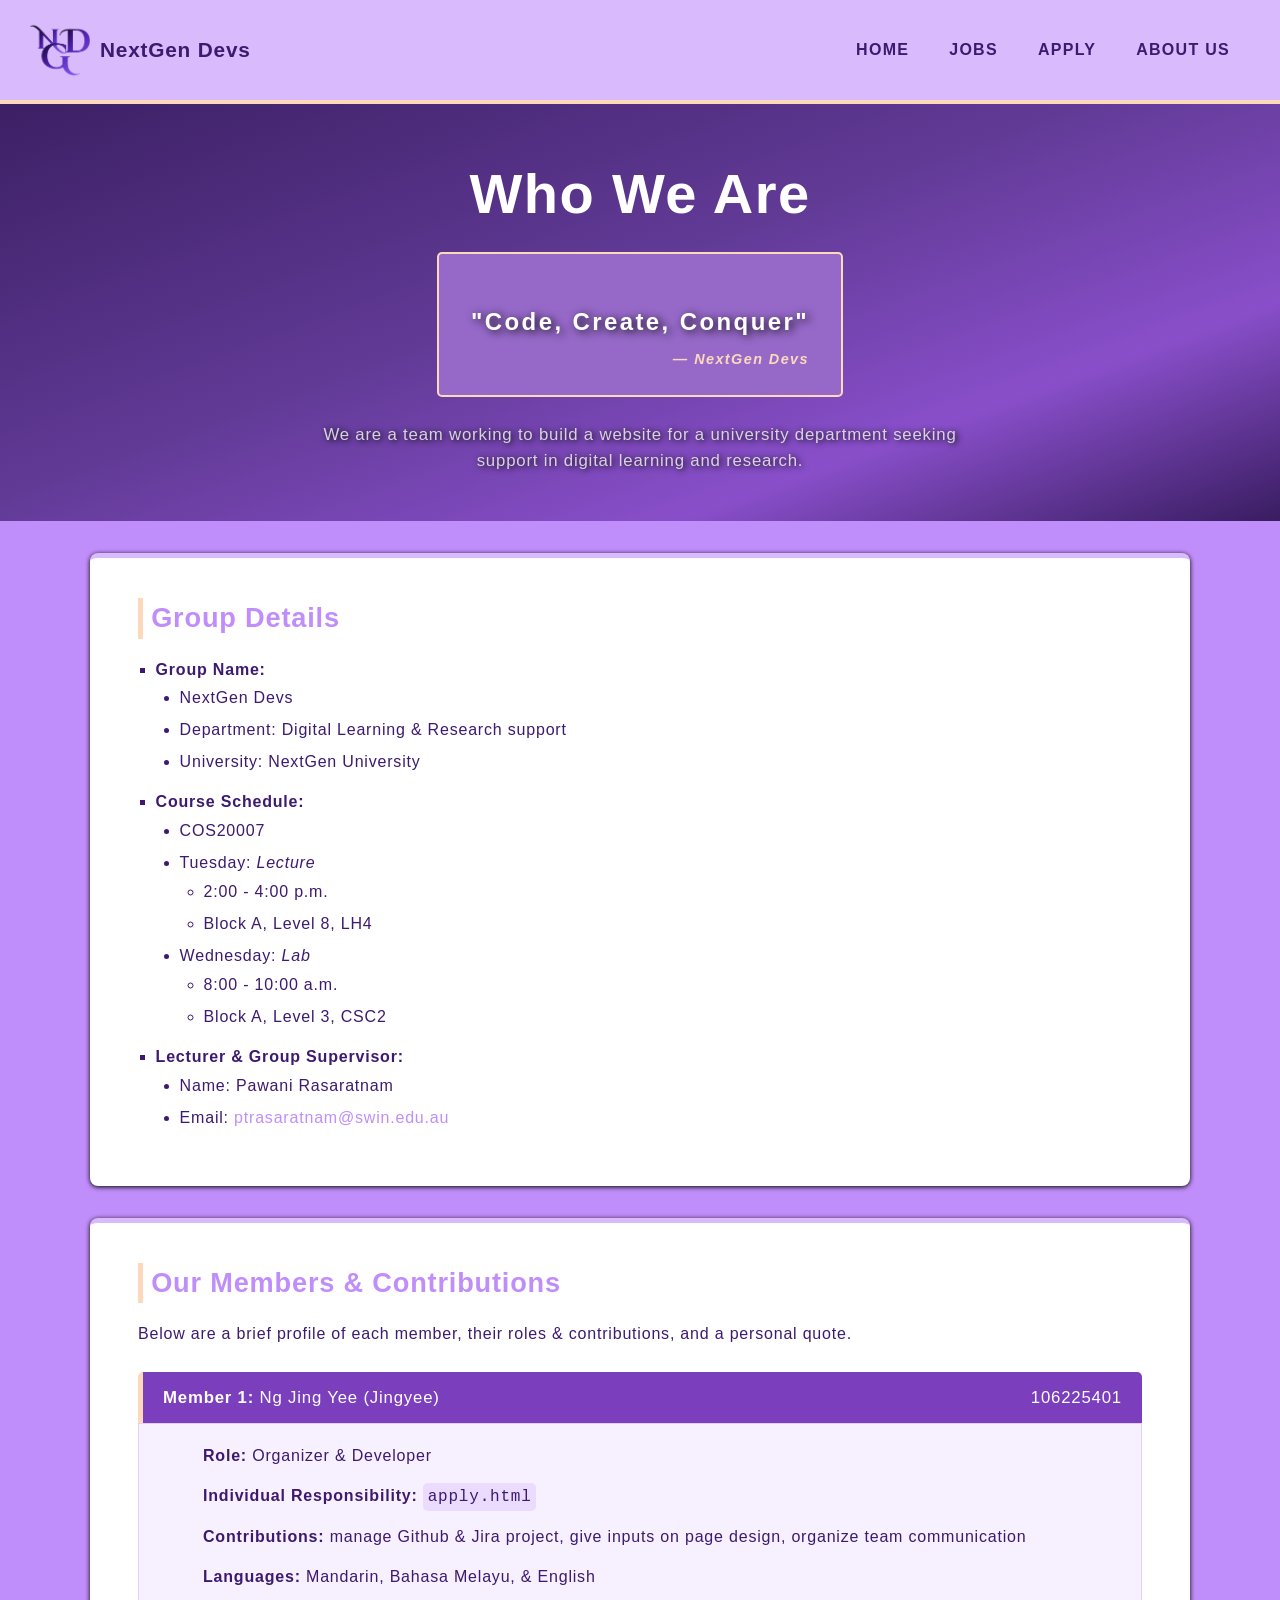
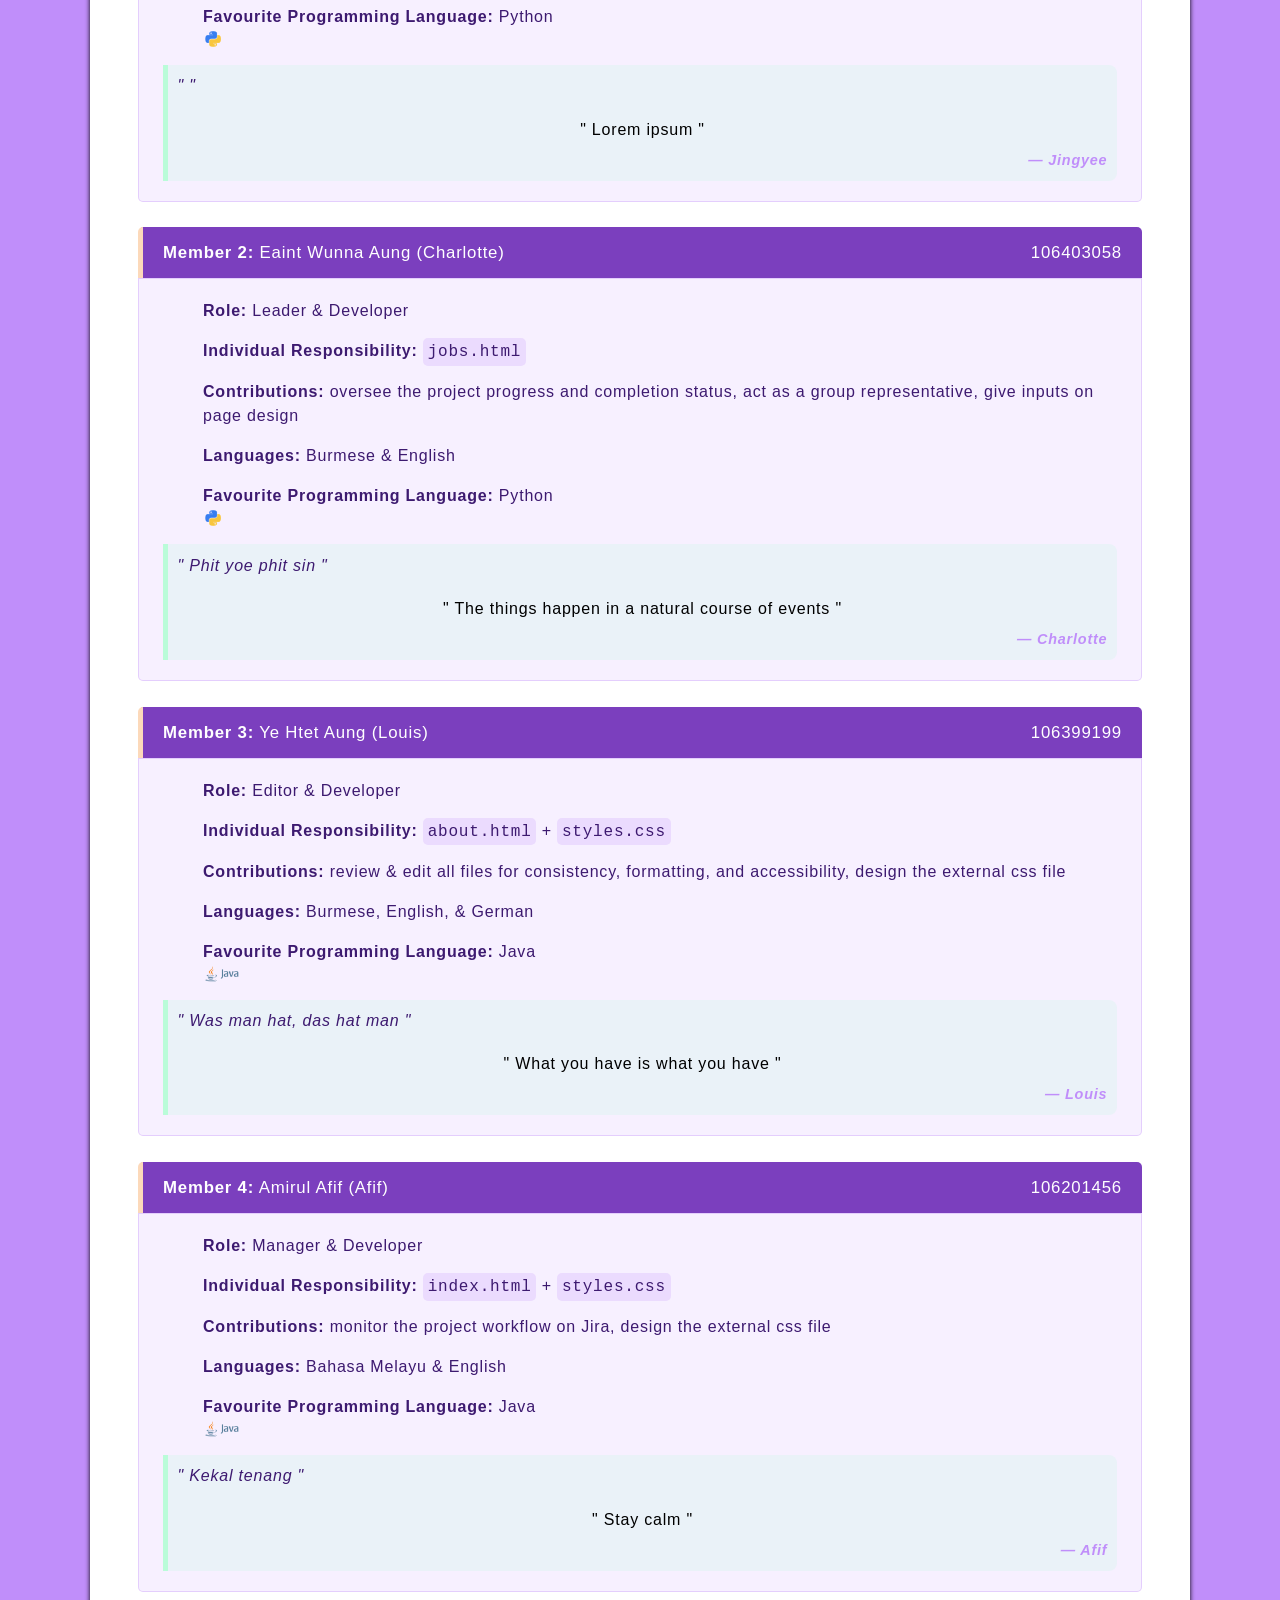
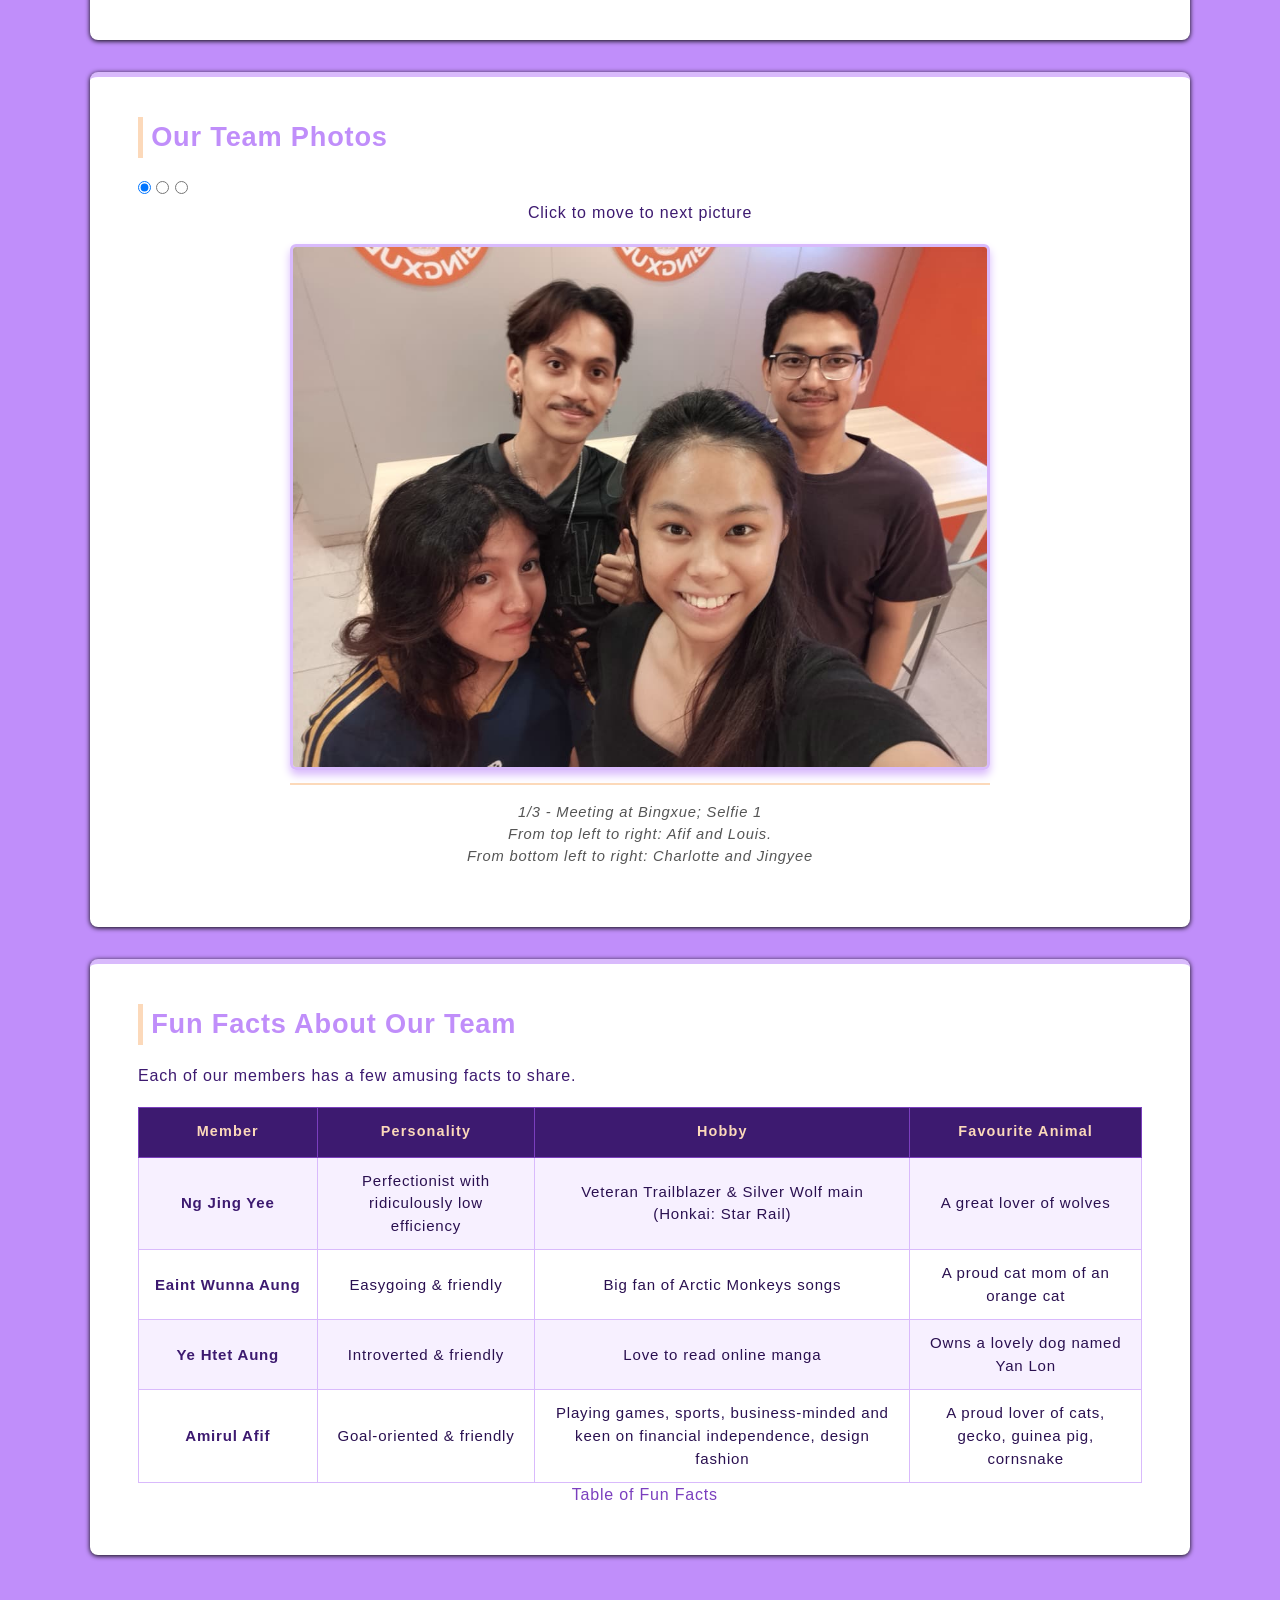
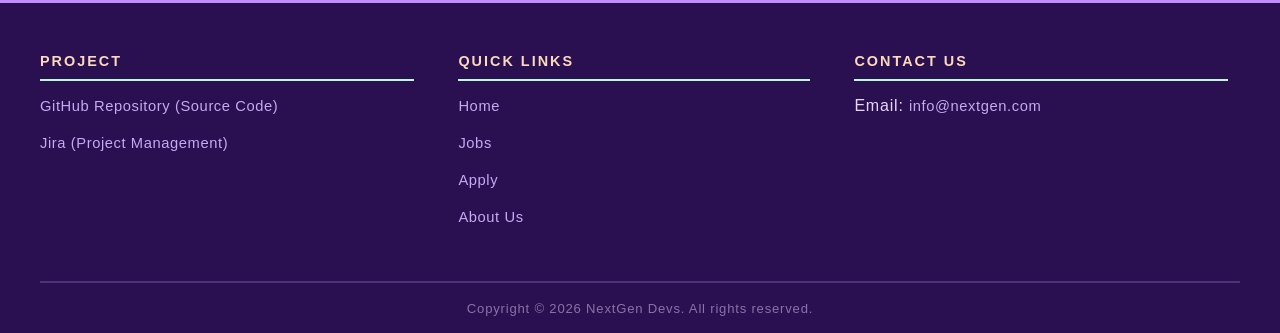
==== about.html @ cae9b7e7 "updated the finalization again for validation" ====
<!-- About Us page -->

<!DOCTYPE html>
<html lang="en">
<head>
    <meta charset="UTF-8">
    <meta name="viewport" content="width=device-width, initial-scale=1.0">
    <meta name="description" content="About NextGen Devs: Meet our team, learn more about our members, and discover fun facts & quotes about our group">
    <meta name="keywords" content="nextgen devs, about us, digital learning, innovation, research">
    <meta name="author" content="Ye Htet Aung">

    <title>About Us</title>
    <link rel="icon" type="image/x-icon" href="images/logo.ico">

    <link rel="stylesheet" href="styles.css">

    <!-- Embedded CSS for UI Styling -->
    <style>
        code {
            font-size: 1em;
            background-color: var(--purple-light);
            padding: 0.3em 0.3em;
            border-radius: 5px;
            color: var(--purple-inkk);
        }

        .progLang img {
            display: inline;
            vertical-align: middle;
            margin-left: 1px;
        }
    </style>
</head>

<body>
    <!-- Skip link for keyboard users -->
    <a href="#main" class="skip-link">Skip to main content</a>

    <!-- header -->
    <header>
        <!-- company logo and common navigation menu -->
        <a href="index.html" class="logo">
            <img src="images/logo.png" alt="NextGen Devs logo">
            <span>NextGen Devs</span>
        </a>

        <nav aria-label="Main navigation">
            <ul>
                <li><a href="index.html">Home</a></li>
                <li><a href="jobs.html">Jobs</a></li>
                <li><a href="apply.html">Apply</a></li>
                <li><a href="about.html">About Us</a></li>
            </ul>
        </nav>
    </header>   

    <main>
        
        <!-- Intro to our team -->
        <section class="our-slogan" aria-labelledby="about-our-slogan">
            <h1 id="about-our-slogan">Who We Are</h1>
            <!-- slogan of our team -->
            <blockquote>
                <p>"Code, Create, Conquer"</p>
                <cite>— NextGen Devs</cite>
            </blockquote>
            <!-- introductory paragraph to our team -->
            <p>We are a team working to build a website for a university department seeking support in digital learning and research.</p>
        </section>

        <!-- Group Details -->
        <section class="group-details" aria-labelledby="group-details-section">
            <h2 id="group-details-section">Group Details</h2>
            
            <ul>
                <!-- Group Name -->
                <li>
                    <strong>Group Name: </strong>
                    <ul>
                        <li>NextGen Devs</li>

                        <li>Department: Digital Learning &amp; Research support</li>

                        <li>University: NextGen University</li>
                    </ul>
                </li>
                
                <!-- Class Schedule -->
                <li>
                    <strong>Course Schedule: </strong> 
                    <ul>
                        <li>COS20007</li>

                        <li>Tuesday: <em>Lecture</em>
                            <ul>
                                <li>2:00 - 4:00 p.m.</li>
                                <li>Block A, Level 8, LH4</li>
                            </ul>
                        </li>

                        <li>Wednesday: <em>Lab</em>
                            <ul>
                                <li>8:00 - 10:00 a.m.</li>
                                <li>Block A, Level 3, CSC2</li>
                            </ul>
                        </li>
                    </ul>
                </li>
                
                <!-- Lecturer Details -->
                <li>
                    <strong>Lecturer &amp; Group Supervisor: </strong>
                    <ul>
                        <li>Name: Pawani Rasaratnam</li>
                        <li>Email: <a href="mailto:ptrasaratnam@swin.edu.au">ptrasaratnam@swin.edu.au</a></li>
                    </ul>
                </li>
            </ul>
        </section>

        <!-- Members Contributions & Details -->
        <section class="contribution" aria-labelledby="members-contribution-section">
            <h2 id="members-contribution-section">Our Members &amp; Contributions</h2>
            
            <!-- Intro paragraph -->
            <p>
                Below are a brief profile of each member, their roles &amp; contributions, and a personal quote.
            </p>

            <dl>
                <!-- member 1 -->
                <dt>
                    <span class="name"><strong>Member 1:</strong> Ng Jing Yee (Jingyee)</span>

                    <span class="id">106225401</span>
                </dt>

                <dd>
                    <ul>
                        <li class="roles"><strong>Role:</strong> Organizer &amp; Developer</li>
                        <li class="indiv-contrib"><strong>Individual Responsibility: </strong><code>apply.html</code></li>
                        <li class="share-contrib"><strong>Contributions:</strong> manage Github &amp; Jira project, give inputs on page design, organize team communication</li>
                        <li class="speak-lang"><strong>Languages:</strong> Mandarin, Bahasa Melayu, &amp; English</li>
                        <li class="prog-lang"><strong>Favourite Programming Language:</strong> Python <img src="images/python.ico" alt="python logo" style="width: 20px; height: 20px;"></li>
                    </ul>

                    <blockquote>
                        <p class="og-quote">"  "</p>
                        
                        <p class="tran-quote">" Lorem ipsum "</p>
                        
                        <cite>— Jingyee</cite>
                    </blockquote>
                </dd>

                <!-- member 2 -->
                <dt>
                    <span class="name"><strong>Member 2:</strong> Eaint Wunna Aung (Charlotte)</span>

                    <span class="id">106403058</span>
                </dt>
                <dd>
                    <ul>
                        <li class="roles"><strong>Role:</strong> Leader &amp; Developer</li>
                        <li class="indiv-contrib"><strong>Individual Responsibility:</strong> <code>jobs.html</code></li>
                        <li class="share-contrib"><strong>Contributions:</strong> oversee the project progress and completion status, act as a group representative, give inputs on page design</li>
                        <li class="speak-lang"><strong>Languages:</strong> Burmese &amp; English</li>
                        <li class="prog-lang"><strong>Favourite Programming Language:</strong> Python <img src="images/python.ico" alt="python logo" style="width: 20px; height: 20px;"></li>
                    </ul>

                    <blockquote>
                        <p class="og-quote">" Phit yoe phit sin "</p>

                        <p class="tran-quote">" The things happen in a natural course of events "</p>
                        
                        <cite>— Charlotte</cite>
                    </blockquote>
                </dd>

                <!-- member 3 -->
                <dt>
                    <span class="name"><strong>Member 3:</strong> Ye Htet Aung (Louis)</span>

                    <span class="id">106399199</span>
                </dt>
                <dd>
                    <ul>
                        <li class="roles"><strong>Role:</strong> Editor &amp; Developer</li>
                        <li class="indiv-contrib"><strong>Individual Responsibility:</strong> <code>about.html</code> &plus; <code>styles.css</code></li>
                        <li class="share-contrib"><strong>Contributions:</strong> review &amp; edit all files for consistency, formatting, and accessibility, design the external css file</li>
                        <li class="speak-lang"><strong>Languages:</strong> Burmese, English, &amp; German</li>
                        <li class="prog-lang"><strong>Favourite Programming Language:</strong> Java <img src="images/java.ico" alt="Java logo" style="height: 20px;"></li>
                    </ul>

                    <blockquote>
                        <p class="og-quote">" Was man hat, das hat man "</p>

                        <p class="tran-quote">" What you have is what you have "</p>

                        <cite>— Louis</cite>
                    </blockquote>
                </dd>

                <!-- member 4 -->
                <dt>
                    <span class="name"><strong>Member 4:</strong> Amirul Afif (Afif)</span>

                    <span class="id">106201456</span>
                </dt>
                <dd>
                    <ul>
                        <li class="roles"><strong>Role:</strong> Manager &amp; Developer</li>
                        <li class="indiv-contrib"><strong>Individual Responsibility:</strong> <code>index.html</code> &plus; <code>styles.css</code></li>
                        <li class="share-contrib"><strong>Contributions:</strong> monitor the project workflow on Jira, design the external css file</li>
                        <li class="speak-lang"><strong>Languages:</strong> Bahasa Melayu &amp; English</li>
                        <li class="prog-lang"><strong>Favourite Programming Language:</strong> Java <img src="images/java.ico" alt="Java logo" style="height: 20px;"></li>
                    </ul>

                    <blockquote>
                        <p class="og-quote">" Kekal tenang "</p>

                        <p class="tran-quote">" Stay calm "</p>

                        <cite>— Afif</cite>
                    </blockquote>
                </dd>
            </dl>
        </section>

        <!-- Group Photos -->
        <section class="gp-pic" aria-labelledby="photo-heading">
            <h2 id="photo-heading">Our Team Photos</h2>

            <input type="radio" name="gallery" id="img1" checked hidden>
            <input type="radio" name="gallery" id="img2" hidden>
            <input type="radio" name="gallery" id="img3" hidden>
            <p style="text-align: center;">Click to move to next picture</p>

            <div class="gallery">
                <figure class="pic1">
                    <label for="img2"><img src="images/gpic1.jpeg" alt="Our team members selfie at Bingxue - free style picture 1" loading="lazy"></label>
                    <figcaption>1/3 - Meeting at Bingxue; Selfie 1 <p>From top left to right: Afif and Louis.</p> <p>From bottom left to right: Charlotte and Jingyee</p> </figcaption>
                </figure>

                <figure class="pic2">
                    <label for="img3"><img src="images/gpic2.jpeg" alt="Our team members selfie at Bingxue - free style picture 1" loading="lazy"></label>
                    <figcaption>2/3 - Meeting at Bingxue; Selfie 2 <p>From top left to right: Afif and Louis.</p> <p>From bottom left to right: Charlotte and Jingyee</p></figcaption>
                </figure>

                <figure class="pic3">
                    <label for="img1"><img src="images/gpic3.jpeg" alt="Our team members selfie at Bingxue - free style picture 1" loading="lazy"></label>
                    <figcaption>3/3 - Meeting at Bingxue; Selfie 3 <p>From top left to right: Afif and Louis.</p> <p>From bottom left to right: Charlotte and Jingyee</p></figcaption>
                </figure>
            </div>
        </section>

        <!-- Fun Facts Table -->
        <section class="fun-fact" aria-labelledby="funfacts-section">
            <h2 id="funfacts-section">Fun Facts About Our Team</h2>

            <p>Each of our members has a few amusing facts to share.</p>
            <div class="table-container">
                <table>
                    <caption>Table of Fun Facts</caption>

                    <thead>
                        <tr>
                            <th scope="col">Member</th>
                            <th scope="col">Personality</th>
                            <th scope="col">Hobby</th>
                            <th scope="col">Favourite Animal</th>
                        </tr>
                    </thead>

                    <tbody>
                        <tr>
                            <td>Ng Jing Yee</td>
                            <td>Perfectionist with ridiculously low efficiency</td>
                            <td>Veteran Trailblazer & Silver Wolf main (Honkai: Star Rail)</td>
                            <td>A great lover of wolves</td>
                        </tr>

                        <tr>
                            <td>Eaint Wunna Aung</td>
                            <td>Easygoing &amp; friendly</td>
                            <td>Big fan of Arctic Monkeys songs</td>
                            <td>A proud cat mom of an orange cat</td>
                        </tr>

                        <tr>
                            <td>Ye Htet Aung</td>
                            <td>Introverted &amp; friendly</td>
                            <td>Love to read online manga</td>
                            <td>Owns a lovely dog named Yan Lon</td>
                        </tr>

                        <tr>
                            <td>Amirul Afif</td>
                            <td>Goal-oriented &amp; friendly</td>
                            <td>Playing games, sports, business-minded and keen on financial independence, design fashion</td>
                            <td>A proud lover of cats, gecko, guinea pig, cornsnake</td>
                        </tr>
                    </tbody>
                </table>
            </div>
        </section>
    </main>
    
    <!-- footer -->
    <footer>
        <!-- Project links section -->
        <section class="footer-section">
            <h3>Project</h3>
            <ul>
                <li><a href="https://github.com/106225401/applied-web-project-part-1" target="_blank">GitHub Repository (Source Code)
                    <span class="sr-only">(opens in new window)</span>
                </a></li>
                <li><a href="https://student-team-cos10026.atlassian.net/jira/software/projects/AWPP1/boards/4" target="_blank">Jira (Project Management)
                    <span class="sr-only">(opens in new window)</span>
                </a></li>
            </ul>
        </section>

        <!-- Navigation menu section -->
        <section class="footer-section">
            <h3>Quick Links</h3>
            <nav aria-label="Footer navigation">
                <ul>
                    <li><a href="index.html">Home</a></li>
                    <li><a href="jobs.html">Jobs</a></li>
                    <li><a href="apply.html">Apply</a></li>
                    <li><a href="about.html">About Us</a></li>
                </ul>
            </nav>
        </section>

        <!-- Email contact section -->
        <section class="footer-section">
            <h3>Contact Us</h3>
            <p>Email: <a href="mailto:info@nextgen.com" >info@nextgen.com</a></p>
        </section>

        <!-- Copyright-->
        <small class="copyright">Copyright &copy; 2026 NextGen Devs. All rights reserved.</small>    
    </footer>
</body>
</html>
---- styles.css ----
/* Global Variables */
:root {
  /* ── Triadic palette plus black and white ── */
  --purple:         #D9BAFC;
  --purple-light:   #c08efa38;
  --purple-lesser:  #c08efa59;
  --purple-dark:    #C08EFA;
  --purple-deeper:  #7B3FBE;
  --purple-black:   #9669c9;
  --purple-inkk:    #3D1A70;
  --purple-extreme: #2A1050;  
  --peach:          #FCD9BA;
  --peach-light:    #fac08e14;
  --mint:           #BAFCD9;
  --mint-light:     #8efac01f;
  --white:          #FFFFFF;
  --white-less:     #e6e6e6e6;
  --black:          #000000;
  --black-less:     #555;

  /* ── background color variables ── */
  --bg-page:        #D9BAFC;   
  --bg-header:      #3D1A70;
  --bg-card:        #FFFFFF;
  --bg-card-alt:    #F7F0FF;
  --bg-footer:      #2A1050;

  /* ── Typography variables ── */
  --font:     Verdana, Arial, Helvetica, sans-serif;
  --lineHeight:    1.5;
  --letterSpace:   0.05em;
}

/* Reset & Base */
*, *::before, *::after {
  margin: 0;
  padding: 0;
  box-sizing: border-box;
}

html {
  scroll-behavior: smooth;
  font-size: 16px;
}

body {
  font-family:    var(--font);
  line-height:    var(--lineHeight);
  letter-spacing: var(--letterSpace);
  background-color: var(--purple-dark);
  color: var(--purple-inkk);
}

h1 {
  font-size: 3.5em;
  color: var(--white);
  margin-bottom: 5em;
}

h2 {
  font-size: 1.7rem;
  color: var(--purple-dark);
  border-left: 5px solid var(--peach);
  padding-left: 0.3em;
  margin-bottom: 0.7em;
}

img {
  max-width: 100%;
  display: block;
}

a {
  color: var(--purple-dark);
  text-decoration: none;
  transition: color 0.25s ease;
}

a:hover {
  color: var(--peach);
  outline: none;
}

header {
  background-color: var(--bg-page);
  padding: 20px 30px;
  position: relative;
  top: auto;
  border-bottom: 4px solid var(--peach);
  display: flex;
  flex-wrap: wrap;
  justify-content: space-between;
  align-items: center;
}

.logo {
  display: flex;
  align-items: center;
  gap: 10px;
}

header a span {
  color: var(--bg-header);
  font-size: 1.3rem;
  font-weight: 600;
}

header a img {
  width: 60px;
  height: 60px;
}

header nav ul {
  list-style: none;
  display: flex;
  justify-content: center;
  align-items: center;
}

header nav ul li a {
  display: flex;
  align-items: center;
  height: 100%;
  padding: 0 1.25rem;
  color: var(--bg-header);
  font-weight: 600;
  font-size: 1rem;
  letter-spacing: 0.08rem;
  text-transform: uppercase;
  border-bottom: 1.5px solid transparent;
}

header nav ul li a:hover {
  color: var(--peach);
  border-bottom-color: var(--peach);
  background-color: var(--peach-light);
}

.sr-only {
    position: absolute;
    width: 1px;
    height: 1px;
    padding: 0;
    margin: -1px;
    overflow: hidden;
    clip: rect(0, 0, 0, 0); 
    clip-path: inset(50%);     
    border: 0;
}
a:hover .sr-only,
a:focus .sr-only {
    position: static; 
    width: auto;
    height: auto;
    padding: auto;
    margin: auto;
    overflow: visible;
    clip: auto;
    clip-path: none;
    border: auto;
}

.skip-link {
    /* layout */
    position: absolute;
    justify-content: center;
    width: 100%;
    display: flex;
    top: 0;

    /* appearance */
    background-color: var(--mint);
    color: var(--purple-inkk);
    text-decoration: none;
    padding: 10px;

    /* behaviour */
    opacity: 0;
    transform: translateY(-100%);
    transition: opacity 0.2s ease, transform 0.2s ease;
}

.skip-link:focus {
    position: static;
    transform: translateY(0);
    opacity: 1;
    outline: 2px solid #3D1A70;
}

/* Global buttons */
.apply-now, .two-btn button[type="submit"], .two-btn button[type="reset"] {
  display: inline-block;
  background-color: var(--purple-inkk);
  color: var(--white);
  font-weight: 700;
  font-family: var(--font);
  letter-spacing: 0.1em;
  text-transform: uppercase;
  padding: 0.9rem 3.2rem;
  border-radius: 4px;
  border: 2px solid var(--peach);
  text-decoration: none;
  transition: background-color 0.25s ease,
              color           0.25s ease,
              border-color    0.25s ease,
              transform       0.15s ease;
}
 
.apply-now:hover, .apply-now:focus, .two-btn button[type="submit"]:hover, .two-btn button[type="reset"]:hover, .two-btn button[type="submit"]:focus, .two-btn button[type="reset"]:focus {
  background-color: var(--peach);
  color: var(--purple-inkk);
  border-color: var(--purple-inkk);
  transform: translateY(-2px);
  outline: none;
  cursor: pointer;
}
/* 
About Us Page styling 
*/

/* Introduction & our slogan */
.our-slogan {
  min-height: 400px;
  display: flex;
  flex-direction: column;
  justify-content: center;
  align-items: center;
  text-align: center;
  padding: 3em 2em 3em;
  overflow: hidden;

  /* 160degree inclined gradient */
  background-image: linear-gradient(
    160deg,
    rgba(42,  16,  80, 0.88) 0%,
    rgba(61,  26, 112, 0.72) 45%,
    rgba(123, 63, 190, 0.80) 75%,
    rgba(42,  16,  80, 0.90) 100%
  );
  
  background-color: var(--purple-dark);
}

.our-slogan h1 {
  font-size: 3.5rem;
  color: var(--white);
  margin-bottom: 1rem;
  letter-spacing: 0.09rem;
}

/* ── Quote card ── */
.our-slogan blockquote {
  background-color: var(--purple-black);
  border: 2px solid var(--peach);
  border-radius: 5px;
  padding: 1.5rem 2rem;
  max-width: 700px;
}

.our-slogan blockquote p {
  font-size: 1.5rem;
  font-weight: 800;
  color: var(--white);
  letter-spacing: 0.15rem;
  text-shadow: 3px 2px 10px var(--black);
  margin-bottom: 0.6rem;
  line-height: 1.5;
}

.our-slogan blockquote cite {
  display: block;
  float: right;
  font-size: 0.90rem;
  color: var(--peach);
  font-style: italic;
  font-weight: 600;
  letter-spacing: 0.1em;
}

.our-slogan p {
  margin-top: 1.6rem;
  color: var(--white-less);
  font-size: 1.05rem;
  max-width: 650px;
  text-shadow: 2px 1px 6px var(--black);
}

/* General card style for all sections except the first one */
/* Fix for content alignment */
main {
    width: 100%;
    box-sizing: border-box;
}

main > section:not(:first-child) {
  background-color: var(--bg-card);
  margin: 2rem auto;
  max-width: 1100px;
  padding: 2.5rem 3rem;
  border-radius: 8px;
  box-shadow: 0 1px 5px var(--black);
  border-top: 5px solid var(--purple);
}

/* Group Details */
.group-details ul {
  list-style: square;
  margin-left: 1.1rem;
}

.group-details ul ul {
  list-style: disc;
  margin-top: 0.3rem;
  margin-left: 1.5rem;
}

.group-details ul ul ul {
  list-style: circle;
  margin-left: 1.5rem;
}

.group-details li {
  margin-bottom: 0.5rem;
}

.group-details > ul > li {
  margin-bottom: 1rem;
  color: var(--purple-ink);
}

/* Members & contributions */
.contribution dl {
  margin-top: 1.2rem;
}

/* Member name row */
.contribution dt {
  display: flex;
  justify-content: space-between;
  align-items: center;
  background-color: var(--purple-deeper);
  color: var(--white);
  padding: 0.8rem 1.25rem;
  border-radius: 5px 5px 0 0;
  margin-top: 1.6rem;
  font-size: 1.05rem;
  border-left: 5px solid var(--peach);
  gap: 20px;
}

/* Member detail card */
.contribution dd {
  background-color: var(--bg-card-alt);
  border: 1px solid var(--purple-lesser);
  border-radius: 0 0 5px 5px;
  padding: 1.25rem 1.5rem;
  margin: 0 0 0.5rem;
}

.contribution dd li {
  list-style: none;
  padding-left: 2.5rem;
  margin-bottom: 1rem;
  line-height: var(--lineHeight);
}

/* ── Quotes inside definition list ── */
.contribution dd blockquote {
  margin-top: 1rem;
  padding: 0.6rem;
  border-left: 5px solid var(--mint);
  background-color: var(--mint-light);
  border-radius: 0 8px 8px 0;
}

.contribution dd blockquote p:first-child {
  font-style: italic;
  color: var(--purple-inkk);
  margin-bottom: 1.2rem;
  display: flex;
  justify-content: left;
}

.contribution dd blockquote p:nth-child(2) {
  color: var(--black);
  margin-bottom: 0.5rem;
  display: flex;
  justify-content: center;
}

.contribution dd blockquote cite {
  font-size: 0.90rem;
  color: var(--purple-dark);
  display: flex;
  justify-content: right;
  font-weight: 600;
}

/* Group Photo */
/* Optimized Pure CSS Image Gallery */
.gallery {
  display: grid;
  max-width: 700px;
  margin: 1.2rem auto;
}

/* Stack all figures in the exact same grid space and hide them */
.gallery figure {
  grid-area: 1 / 1; 
  opacity: 0;
  pointer-events: none; /* Ignore clicks when invisible */
  transition: opacity 0.3s ease;
  margin: 0; 
}

.gallery label {
  display: block;
  cursor: pointer;
}

/* Reveal the correct figure when its corresponding radio is checked */
#img1:checked ~ .gallery .pic1,
#img2:checked ~ .gallery .pic2,
#img3:checked ~ .gallery .pic3 {
  opacity: 1;
  pointer-events: auto; /* Re-enable clicks */
  z-index: 1;
}

.gp-pic figure img {
  width: auto;
  height: auto;
  border: 3px solid var(--purple);
  border-radius: 6px;
  box-shadow: 0 5px 8px var(--purple);
  outline-offset: 2px;
}

.gp-pic figcaption {
  text-align: center;
  margin-top: 0.85rem;
  font-size: 0.92rem;
  color: var(--black-less);
  font-style: italic;
  border-top: 2px solid var(--peach);
  padding-top: 1rem;
}

/* Fun Facts Table */
.fun-fact table {
  width: 100%;
  border-collapse: collapse;
  margin-top: 1.2rem;
  font-size: 0.94rem;
}

.table-container {
    overflow: auto;
}

.fun-fact table caption {
  caption-side: bottom;
  text-align: center;
  font-weight: 500;
  font-size: 1rem;
  color: var(--purple-deeper);
  margin-bottom: 0.5rem;
  padding-left: 0.6rem;
}

/* Bold headers with triadic hex colours */
.fun-fact thead tr {
  background-color: var(--purple-inkk);
}

.fun-fact thead th {
  font-weight: 800;
  letter-spacing: 0.08em;
  text-align: center;
  padding: 0.85rem 1rem;
  color: var(--peach);  
  border: 1px solid var(--purple-deeper); 
  font-size: 0.90rem;
}

.fun-fact tbody tr:nth-child(odd) {
  background-color: var(--bg-card-alt);
}

.fun-fact tbody tr:nth-child(even) {
  background-color: var(--bg-card);
}

.fun-fact tbody tr {
  transition: background-color 0.2s ease, transform 0.15s ease;
}

.fun-fact tbody tr:hover {
  background-color: var(--mint);
  transform: scale(1.005);
}

.fun-fact td {
  padding: 0.75rem 1rem;
  border: 1px solid var(--purple);
  color: var(--purple-extreme);
  vertical-align: center;
  text-align: center;
}

.fun-fact td:first-child {
  font-weight: 700;
  color: var(--purple-inkk); 
  white-space: nowrap;
}
/* 
The End of About Us Page Styling
*/


/* 
Job Positions Description Page Styling 
*/
.jobs-heading {
  text-align: center;
  padding: 3.5rem 2rem 3rem;
  margin-bottom: 0;
  letter-spacing: 0.08em;
  background-image: linear-gradient(
    160deg,
    rgba(42,  16,  80, 0.92) 0%,
    rgba(61,  26, 112, 0.78) 45%,
    rgba(123, 63, 190, 0.85) 75%,
    rgba(42,  16,  80, 0.95) 100%
  );
  background-color: var(--purple-inkk);
}
 
/* Benefits aside */
.job-aside {
  float: right;
  width: 25%;
  position: sticky;
  top: 0;
  overflow: auto;
  background-color: var(--purple-inkk);
  border-left: 5px solid var(--peach);
  border-radius: 0 8px 8px 0;
  padding: 1.5rem 1.3rem 0.5rem;
  margin: 2rem 2rem 2rem 1.5rem;
  box-shadow: 0 2px 10px var(--black-less);
}
 
.job-aside h2 {
  font-size: 1rem;
  font-weight: 800;
  text-transform: uppercase;
  letter-spacing: 0.14em;
  color: var(--peach);
  padding-bottom: 0.5rem;
  margin-bottom: 1rem;
}
 
.job-aside ul {
  list-style: none;
  padding: 0.01rem;
}
 
.job-aside ul li {
  position: relative;
  padding-left: 1.2rem;
  margin-bottom: 0.8rem;
  font-size: 0.90rem;
  color: var(--white-less);
  line-height: var(--lineHeight);
}
 
.job-aside ul li::before {
  content: '✦';
  position: absolute;
  left: 0;
  top: 0.05em;
  font-size: 0.9rem;
  color: var(--mint);
  line-height: 2;
}
 
/* Job cards container */
.available-jobs {
  overflow: hidden;
  padding: 1.5rem 2rem 0;
  max-width: 1100px;
  margin: 0 auto;
}

/* Individual job card */
.job {
  background-color: var(--bg-card);
  border-top: 5px solid var(--purple-dark);
  border-left: 3px solid var(--purple-light);
  border-radius: 8px;
  padding: 2rem 2.5rem;
  margin-bottom: 2rem;
  box-shadow: 0 1px 5px rgba(42, 16, 80, 0.18);
  transition: box-shadow 0.25s ease,border-left-color 0.25s ease;
}
 
.job:hover {
  box-shadow: 0 4px 18px var(--black-less);
  border-left-color: var(--peach);
}
 
/* Job title heading */
.job h2 {
  margin-bottom: 0.3rem;
}
 
/* Reference Number heading */
.job h3 {
  display: inline-block;
  font-size: 0.95rem;
  font-weight: 600;
  text-transform: uppercase;
  letter-spacing: 0.1em;
  color: var(--white);
  background-color: var(--purple-deeper);
  padding: 0.5em 0.9em;
  border-radius: 10px;
  margin-bottom: 1.4rem;
}
 
/* Sub-section headings (Salary, Responsibilities…) */
.job h4 {
  font-size: 0.90rem;
  font-weight: 800;
  text-transform: uppercase;
  letter-spacing: 0.1em;
  color: var(--purple-inkk);
  border-bottom: 1.5px solid var(--peach);
  padding-bottom: 0.3rem;
  margin-top: 1.3rem;
  margin-bottom: 0.6rem;
}
 
/* Short description */
.short-description {
  font-size: 0.97rem;
  font-weight: 300;
  color: var(--black-less);
  background-color: var(--bg-card-alt);
  border-left: 4px solid var(--mint);
  border-radius: 0 5px 5px 0;
  padding: 0.75rem 1rem;
  margin-bottom: 0.5rem;
  line-height: var(--lineHeight);
}
 
.job ul, .job ol {
  padding-left: 1.5rem;
  margin-bottom: 0.5rem;
}
 
.job ul {
  list-style: disc;
}
 
.job ol {
  list-style: decimal;
}
 
.job li {
  font-size: 0.93rem;
  color: var(--purple-extreme);
  margin-bottom: 0.35rem;
  line-height: var(--lineHeight);
}
 
.job ol li::marker {
  font-weight: 800;
  color: var(--purple-deeper);
}

/* Apply Now */
.apply-box {
  text-align: center;
  padding: 2rem 0;
}
/* 
The End of Job Positions Description Page Styling
*/


/* 
Job Application Page Styling
*/

.apply-heading {
  text-align: center;
  padding: 3.5rem 2rem 3rem;
  margin-bottom: 0;
  letter-spacing: 0.08em;
  background-image: linear-gradient(
    160deg,
    rgba(42,  16,  80, 0.92) 0%,
    rgba(61,  26, 112, 0.78) 45%,
    rgba(123, 63, 190, 0.85) 75%,
    rgba(42,  16,  80, 0.95) 100%
  );
  background-color: var(--purple-inkk);
}

.apply-heading h1 {
  margin-bottom: 0;
  letter-spacing: 0.08em;
}

.short-keys {
  background-color: var(--purple-extreme);
  padding: 0.75rem 2rem;
  border-bottom: 3px solid var(--peach);
}

.short-keys ul, .two-btn{
  display: flex;
  justify-content: center;
  flex-wrap: wrap;
  gap: 1.4rem;
  list-style: none;
  margin: 1rem 2rem;
}

.short-keys ul li a {
  display: inline-block;
  padding: 0.4rem 1.2rem;
  color: var(--white-less);
  border: 1.5px solid var(--purple-lesser);
  font-size: 0.9rem;
  font-weight: 550;
  text-transform: uppercase;
  letter-spacing: 0.1rem;
  border-radius: 20px;
  transition: background-color 0.2s ease,
              color            0.2s ease,
              border-color     0.2s ease;
}

.short-keys ul li a:hover, .short-keys ul li a:focus {
  background-color: var(--peach);
  color: var(--purple-inkk);
  border-color: var(--peach);
  outline: none;
}

#application-form {
  display: flex;
  flex-direction: column;
  gap: 2rem;
  max-width: 1100px;
  margin: 2rem auto 3rem;
  padding: 0 1.5rem;
}

/* Sections of Q/A cards */
.form-section {
  background-color: var(--bg-card-alt);
  border-top: 5px solid var(--purple-dark);
  border-left: 3px solid var(--purple-light);
  border-radius: 8px;
  padding: 2rem 2.5rem;
  gap: 1.2rem;
  box-shadow: 0 1px 5px rgba(42, 16, 80, 0.18);
}

.form-section h2 {
    margin-bottom: 1rem;
}

#job label, input {
  font-size: 1.2rem;
  display: inline-block;
  justify-content: space-between;
  min-width: auto;
}

#job div {
  margin-top: 1rem;
  padding: 0.6rem;
  border-left: 5px solid var(--mint);
  background-color: var(--mint-light);
  border-radius: 0 8px 8px 0;
  display: flex;
  justify-content: right;
}

.form-section fieldset legend {
  font-size: 0.78rem;
  font-weight: bolder;
  text-transform: uppercase;
  letter-spacing: 0.13em;
  background-color: var(--purple-extreme);
  color: var(--peach);
  padding: 0.3em 0.9em;
  border-radius: 4px;
  margin-bottom: 0.4rem;
}

.form-section > fieldset {
  border: 1.5px solid var(--purple-lesser);
  border-radius: 6px;
  padding: 1.4rem 1.5rem 1.2rem;
  background-color: var(--bg-card-alt);
  margin-bottom: 1rem;
  display: grid;
  grid-template-columns: 180px 1fr;
  column-gap: 1rem;
  row-gap: 0.85rem;
  align-items: center;
}

.form-section fieldset fieldset {
  grid-column: 1 / -1;
  border: 1.5px solid var(--purple-light);
  border-radius: 5px;
  padding: 0.9rem 1.2rem;
  background-color: var(--bg-card);
 
  /* Override the outer grid */
  display: flex;
  flex-wrap: wrap;
  align-items: center;
  gap: 0.5rem 1.8rem;
}

#applicant-details fieldset fieldset legend {
  font-size: 0.75rem;
  font-weight: bolder;
  text-transform: uppercase;
  letter-spacing: 0.13em;
  color: var(--white);
  background-color: var(--black-less);
  padding: 0.3em 0.9em;
  border-radius: 4px;
}

.form-section > fieldset label,
.form-section fieldset:not(fieldset fieldset) > label {
  font-size: 0.88rem;
  font-weight: bold;
  color: var(--purple-inkk);
  letter-spacing: 0.04em;
  align-self: center;
  min-width: auto;
}

/* ── Text inputs & select in the grid ── */
.form-section input[type="text"],
.form-section input[type="email"],
.form-section input[type="tel"],
.form-section select {
  width: 100%;
  padding: 0.55rem 0.8rem;
  font-family: var(--font);
  font-size: 0.9rem;
  color: var(--purple-inkk);
  background-color: var(--white);
  border: 1.5px solid var(--purple-lesser);
  border-radius: 5px;
  letter-spacing: var(--letterSpace);
  line-height: var(--lineHeight);
  transition: border-color 0.2s ease, box-shadow 0.2s ease;
}

.form-section input[type="text"]:focus,
.form-section input[type="email"]:focus,
.form-section input[type="tel"]:focus,
.form-section select:focus {
  border-color: var(--purple-deeper);
  box-shadow: 0 0 0 3px var(--purple-light);
  outline: none;
}

/* Valid state — green-tinted border using mint */
.form-section input[type="text"]:user-valid,
.form-section input[type="email"]:user-valid,
.form-section input[type="tel"]:user-valid {
  border-color: var(--mint);
}

/* Invalid state after interaction */
.form-section input[type="text"]:user-invalid,
.form-section input[type="email"]:user-invalid,
.form-section input[type="tel"]:user-invalid {
  border-color: #e05c5c;
  box-shadow: 0 2px 0 2px rgba(224, 92, 92, 0.18);
}

/* pointer appearance */
.form-section select {
  background-repeat: no-repeat;
  background-position: right 0.8rem center;
  padding-right: 2.2rem;
  cursor: pointer;
}

/* Inner legend (Gender) */
.form-section fieldset fieldset > legend {
  font-size: 0.76rem;
  font-weight: 700;
  text-transform: uppercase;
  letter-spacing: 0.1em;
  color: var(--purple-deeper);
  background-color: transparent;
  padding: 0 0.4em;
  border-radius: 0;
  margin-bottom: 0.3rem;
  /* Make legend flow inside the flex container */
  flex-basis: 100%;
}
 
/* Radio input */
.form-section input[type="radio"] {
  width: 16px;
  height: 16px;
  accent-color: var(--purple-deeper);
  cursor: pointer;
  flex-shrink: 0;
}
 
/* Radio label — inline, tight to its input */
.form-section fieldset fieldset label {
  font-size: 0.88rem;
  font-weight: 500;
  color: var(--purple-inkk);
  cursor: pointer;
  margin-right: 0.4rem;
  /* Reset grid alignment from outer fieldset */
  align-self: auto;
}

#job .form-section {
  /* Override flex to grid so label|input align in 2 columns */
  display: grid;
  grid-template-columns: 180px 1fr;
  column-gap: 1rem;
  row-gap: 0.85rem;
  align-items: start;
}
 
/* h2 and div#jobhelp span full width */
#job .form-section h2,
#job .form-section div {
  grid-column: 1 / -1;
}
 
/* Label in the job section */
#job .form-section > label {
  font-size: 0.88rem;
  font-weight: 600;
  color: var(--purple-inkk);
  align-self: center;
}
 
/* ── #jobhelp hint box ── */
#job-help {
  background-color: var(--bg-card-alt);
  border-left: 4px solid var(--mint);
  border-radius: 0 5px 5px 0;
  padding: 0.9rem 1.1rem;
  font-size: 0.88rem;
  color: var(--black-less);
  line-height: var(--lineHeight);
}
 
#job-help p {
  font-weight: 600;
  color: var(--purple-inkk);
  margin-bottom: 0.5rem;
}
 
#job-help ul {
  list-style: none;
  padding: 0;
  display: flex;
  flex-direction: column;
  gap: 0.3rem;
}
 
#job-help ul li {
  position: relative;
  padding-left: 1.3rem;
  font-size: 0.86rem;
}
 
#job-help ul li::before {
  content: '›';
  position: absolute;
  left: 0;
  color: var(--purple-deeper);
  font-weight: 800;
  font-size: 1rem;
  line-height: 1.3;
}

#job .form-section {
  /* Override flex to grid so label|input align in 2 columns */
  display: grid;
  grid-template-columns: 180px 1fr;
  column-gap: 1rem;
  row-gap: 0.85rem;
  align-items: start;
}
 
/* h2 and div#jobhelp span full width */
#job .form-section h2,
#job .form-section div {
  grid-column: 1 / -1;
}
 
/* Label in the job section */
#job .form-section > label {
  font-size: 0.88rem;
  font-weight: 600;
  color: var(--purple-inkk);
  align-self: center;
}
 
/* ── #jobhelp hint box ── */
#job-help {
  background-color: var(--bg-card-alt);
  border-left: 4px solid var(--mint);
  border-radius: 0 5px 5px 0;
  padding: 0.9rem 1.1rem;
  font-size: 0.88rem;
  color: var(--black-less);
  line-height: var(--lineHeight);
}
 
#job-help p {
  font-weight: 600;
  color: var(--purple-inkk);
  margin-bottom: 0.5rem;
}
 
#job-help ul {
  list-style: none;
  padding: 0;
  display: flex;
  flex-direction: column;
  gap: 0.3rem;
}
 
#job-help ul li {
  position: relative;
  padding-left: 1.3rem;
  font-size: 0.86rem;
}
 
#job-help ul li::before {
  content: '›';
  position: absolute;
  left: 0;
  color: var(--purple-deeper);
  font-weight: 800;
  font-size: 1rem;
  line-height: 1.3;
}

#skills fieldset {
  display: flex;
  flex-wrap: wrap;
  gap: 0.8rem 2rem;
  align-items: flex-start;
  justify-content: center;
}

.skill-item {
  display: flex;
  align-items: center;
  width: calc(25% - 1rem);
}

#skills input[type="checkbox"] {
  width: 18px;
  height: 18px;
  accent-color: var(--purple-deeper);
  cursor: pointer;
  display: inline-block;
  vertical-align: middle;
  margin-right: 0.3rem;
  flex-shrink: 0;
}
 
/* Each label after a checkbox becomes a chip */
#skills input[type="checkbox"] + label {
  display: inline-flex;
  align-items: center;
  justify-content: center;
  font-size: 0.88rem;
  font-weight: 600;
  color: var(--purple-inkk);
  background-color: var(--bg-card-alt);
  border: 1.5px solid var(--purple-lesser);
  border-radius: 20px;
  padding: 0.35rem 1rem 0.35rem 0.5rem;
  cursor: pointer;
  margin-right: 0.5rem;
  margin-bottom: 0.5rem;
  transition: background-color 0.2s ease,
              border-color     0.2s ease,
              color            0.2s ease;
  vertical-align: middle;
}
 
/* Checked state — chip highlights */
#skills input[type="checkbox"]:checked + label {
  background-color: var(--purple-deeper);
  border-color: var(--purple-deeper);
  color: var(--white);
}
 
#skills input[type="checkbox"] + label:hover {
  border-color: var(--purple-deeper);
  background-color: var(--purple-light);
}
 
#skills input[type="checkbox"] {
  position: relative;
  opacity: 1;
  /* Keep visible for native validation & accessibility */
}
 
/* ── "Other Skills" textarea label ── */
#skills label[for="others"] {
  display: block;
  width: 100%;
  font-size: 0.88rem;
  font-weight: 600;
  color: var(--purple-inkk);
  margin-top: 0.6rem;
  margin-bottom: 0.4rem;
}
 
/* ── Textarea ── */
.form-section textarea {
  display: block;
  width: 100%;
  padding: 0.6rem 0.9rem;
  font-family: var(--font);
  font-size: 0.90rem;
  color: var(--purple-inkk);
  background-color: var(--white);
  border: 1.5px solid var(--purple-lesser);
  border-radius: 5px;
  resize: vertical;
  line-height: var(--lineHeight);
  letter-spacing: var(--letterSpace);
  min-height: 110px;
  transition: border-color 0.2s ease, box-shadow 0.2s ease;
}
 
.form-section textarea:focus {
  border-color: var(--purple-deeper);
  box-shadow: 0 0 0 3px var(--purple-light);
  outline: none;
} 

/* 
The end of Job Application Page styling
*/


/* 
Home Page Styling
*/

.content-wrapper {
  max-width: 1100px;
  margin: 0 auto;
  padding: 2.5rem 2rem 3rem;
  width: 100%;
}
 
.intro-box {
  position: relative;
  border-radius: 10px;
  padding: 3.5rem 3rem;
  margin-bottom: 2.5rem;
  display: flex;
  flex-wrap: wrap;
  align-items: center;
  gap: 2.5rem;
  overflow: hidden;
  border-top: 5px solid var(--peach);
  background-image:
    linear-gradient(135deg,
      rgba(42,  16,  80, 0.93) 0%,
      rgba(61,  26, 112, 0.82) 38%,
      rgba(42,  16,  80, 0.90) 100%
    ),
    url('images/computer-program-coding-screen.jpg');
  background-size: cover;
  background-position: center;
  background-repeat: no-repeat;
  background-color: var(--purple-inkk);
  box-shadow: 0 6px 24px rgba(42, 16, 80, 0.40);
}
 
/* Company info column */
.grouop-info {
  flex: 2;
  min-width: 260px;
}
 
/* Badge pill */
.group-badge {
  display: inline-block;
  background-color: rgba(250, 192, 142, 0.15);
  border: 1px solid var(--peach);
  padding: 0.3rem 1.1rem;
  border-radius: 40px;
  font-size: 0.80rem;
  font-weight: 700;
  color: var(--peach);
  letter-spacing: 0.09em;
  text-transform: uppercase;
  margin-bottom: 1rem;
}
 
/* h1 inside hero: global rule already sets white + 3.5em.
   We only tighten margin and tracking. */
.group-info h1 {
  margin-bottom: 0.4rem;
  letter-spacing: 0.05em;
  font-size: 3rem;
}
 
/* Department name */
.dept-name {
  font-size: 0.97rem;
  color: var(--mint);
  margin-bottom: 1rem;
  border-left: 4px solid var(--mint);
  padding-left: 0.9rem;
  font-weight: 500;
  letter-spacing: 0.03em;
  line-height: var(--lineHeight);
}
 
/* ── Buttons ── */
.btn-group {
  display: flex;
  gap: 1rem;
  flex-wrap: wrap;
}
 
.job-btn, .aboutus-btn {
  display: inline-flex;
  align-items: center;
  gap: 0.45rem;
  padding: 0.75rem 1.8rem;
  border-radius: 4px;
  text-decoration: none;
  font-family: var(--font);
  font-weight: 700;
  font-size: 0.88rem;
  letter-spacing: 0.09em;
  text-transform: uppercase;
  transition: background-color 0.25s ease, color 0.25s ease,
              border-color 0.25s ease, transform 0.15s ease;
}
 
/* Primary — peach fill on dark bg */
.job-btn, .aboutus-btn {
  background-color: var(--peach);
  color: var(--purple-inkk);
  border: 2px solid var(--peach);
}
 
.job-btn:hover, .job-btn:focus, .aboutus-btn:hover, .aboutus-btn:focus {
  background-color: var(--purple-inkk);
  color: var(--peach);
  border-color: var(--peach);
  transform: translateY(-2px);
  outline: none;
}
 
.logo-img {
  flex: 1;
  min-width: 200px;
  text-align: center;
}
 
.logo-img img {
  background: var(--white-less); 
  width: 150px;
  height: 150px;
  border: 5px solid var(--purple);
  border-radius: 8px;
  box-shadow: 0 8px 24px rgba(217, 186, 252, 0.55);
  outline: 3px solid var(--peach);
  outline-offset: 1px;
  display: inline-block;
  transition: transform 0.3s ease;
}
 
.logo-img img:hover {
  transform: scale(1.025);
}
 
/* Caption below company logo image */
.logo-img p {
  margin-top: 1rem;
  font-size: 0.82rem;
  color: var(--peach);
  font-style: italic;
  border-top: 2px solid var(--peach);
  padding-top: 0.6rem;
  max-width: 300px;
  margin-left: auto;
  margin-right: auto;
}

/* 2. Slogan Box Styling (Similar to Insight boxes) */
.slogan-box {
    background-color: var(--purple-light); /* Matching your theme */
    border-left: 5px solid var(--purple-inkk);
    border-radius: 8px;
    padding: 1.5rem;
    margin-bottom: 2rem;
    text-align: center; /* Centers the quote */
    box-shadow: 0 4px 6px rgba(0, 0, 0, 0.1);
}

.slogan-text {
    font-size: 1.5rem;
    font-weight: bold;
    font-style: italic;
    color: var(--purple-inkk);
    margin-bottom: 0.5rem;
}

.slogan-cite {
    display: block;
    font-size: 1rem;
    color: var(--black);
    font-style: normal;
    text-align: right;
}

.insights {
  display: flex;
  gap: 1.8rem;
  flex-wrap: wrap;
  margin-bottom: 2rem;
}
 
.card {
  background-color: var(--bg-card);
  border-top: 5px solid var(--purple-dark);
  border-left: 3px solid var(--purple-light);
  border-radius: 8px;
  padding: 1.8rem 2rem;
  flex: 1;
  min-width: 220px;
  box-shadow: 0 2px 10px rgba(42, 16, 80, 0.12);
  transition: box-shadow 0.25s ease, border-left-color 0.25s ease,
              transform 0.2s ease;
}
 
.card:hover {
  transform: translateY(-5px);
  box-shadow: 0 10px 24px rgba(42, 16, 80, 0.20);
  border-left-color: var(--peach);
}
 
.card h3 {
  font-size: 1rem;
  font-weight: 800;
  color: var(--purple-inkk);
  margin-bottom: 0.75rem;
  border-left: 4px solid var(--peach);
  padding-left: 0.6rem;
  letter-spacing: 0.04em;
  line-height: 1.3;
}
 
.card p {
  color: var(--black-less);
  font-size: 0.91rem;
  line-height: var(--lineHeight);
}

/* 
The End of Home Page Styling
*/

/* Global Footer for all HTML files styling */
footer {
  background-color: var(--bg-footer); 
  color: #E8D5FF;
  padding: 3em 2.5em 0;
  margin-top: 3rem;
}

.footer-section {
  float: left;
  width: 33%;
  padding: 0 1.4em 2.5em;
  box-sizing: border-box;
}

.footer-section:first-child {
  padding-left: 0;
}

.footer-section:last-of-type {
  padding-right: 0;
}

footer h3 {
  color: var(--peach);  
  font-size: 0.9rem;
  font-weight: 600;
  text-transform: uppercase;
  letter-spacing: 0.14em;
  margin-bottom: 0.9em;
  padding-bottom: 0.45em;
  border-bottom: 2px solid var(--mint);
}

footer ul {
  list-style: none;
  padding: 0;
}

footer ul li {
  margin-bottom: 0.8em;
}

footer a {
  color: #C8A8F4;
  font-size: 0.92em;
  letter-spacing: 0.04em;
}

footer a:hover, footer a:focus {
  color: var(--peach);
  text-decoration: underline;
}

.copyright {
  display: block; /* <small> is inline by default, needs this for clear to work */
  clear: both;
  text-align: center;
  padding: 1.2em 0 1.4em;
  border-top: 2px solid rgba(192, 142, 250, 0.25);
  font-size: 0.82em;
  color: rgba(232, 213, 255, 0.50);
  letter-spacing: 0.06em;
}

/* media query for jobs.html making aside responsive */
@media (max-width: 700px) {
  .job-aside {
    /* position: static; */
    float: right;
    margin: 1.5rem 1rem;
    border-left: none;
    border-top: 5px solid var(--peach);
    border-radius: 8px;
    font-size: 0.5rem;
  }
 
  .available-jobs {
    padding: 0.5rem 0.5rem 0;
    font-size: 0.5rem;
  }
 
  .job {
    padding: 0.8rem;
  }
}

/* media query for apply.html skills sections checked boxes arrangement */
@media (max-width: 700px) {
  .skill-item {
    display: flex;
    align-items: center;
    width: calc(50% - 1rem);
  }
}

/* global media query responsive navigation setup */
@media (max-width: 803px) {
  header {
    justify-content: center;
    text-align: center;
    gap: 20px;
  }

  header nav ul {
    justify-content: center;
  }
}
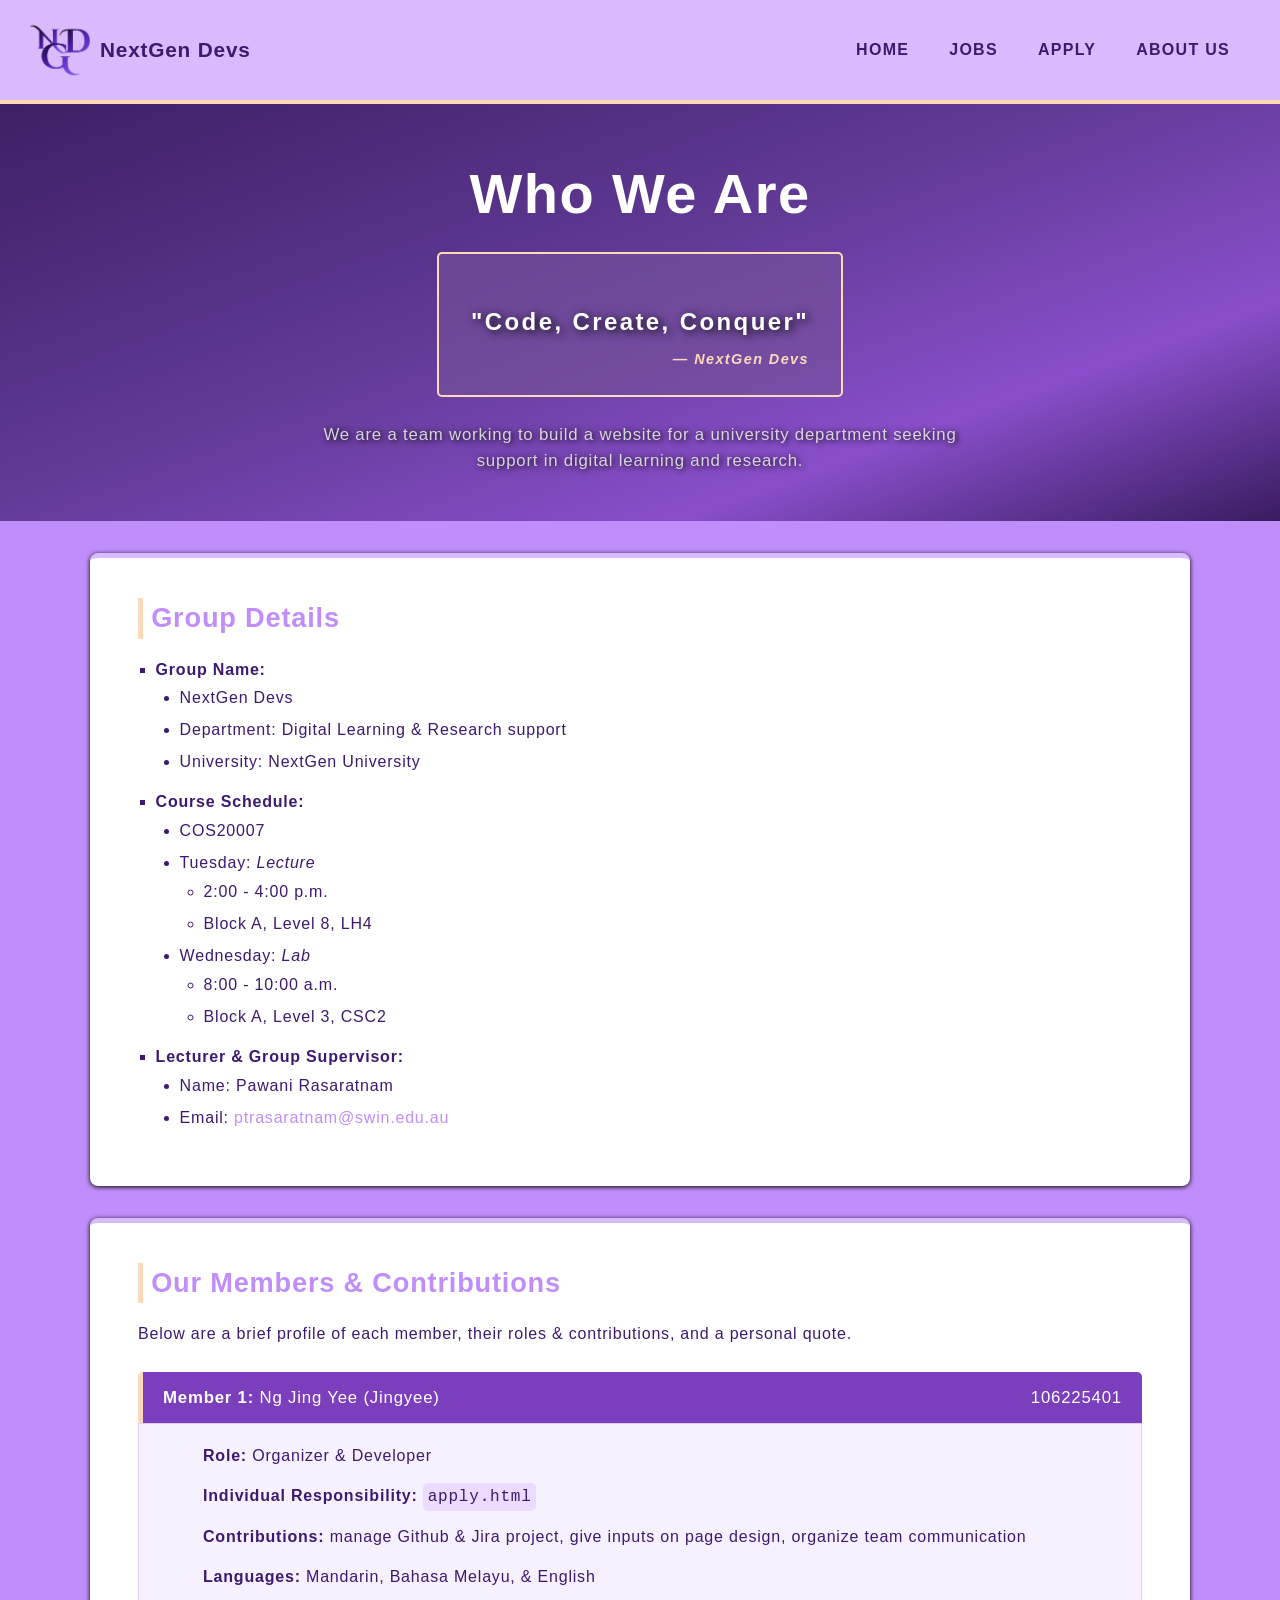
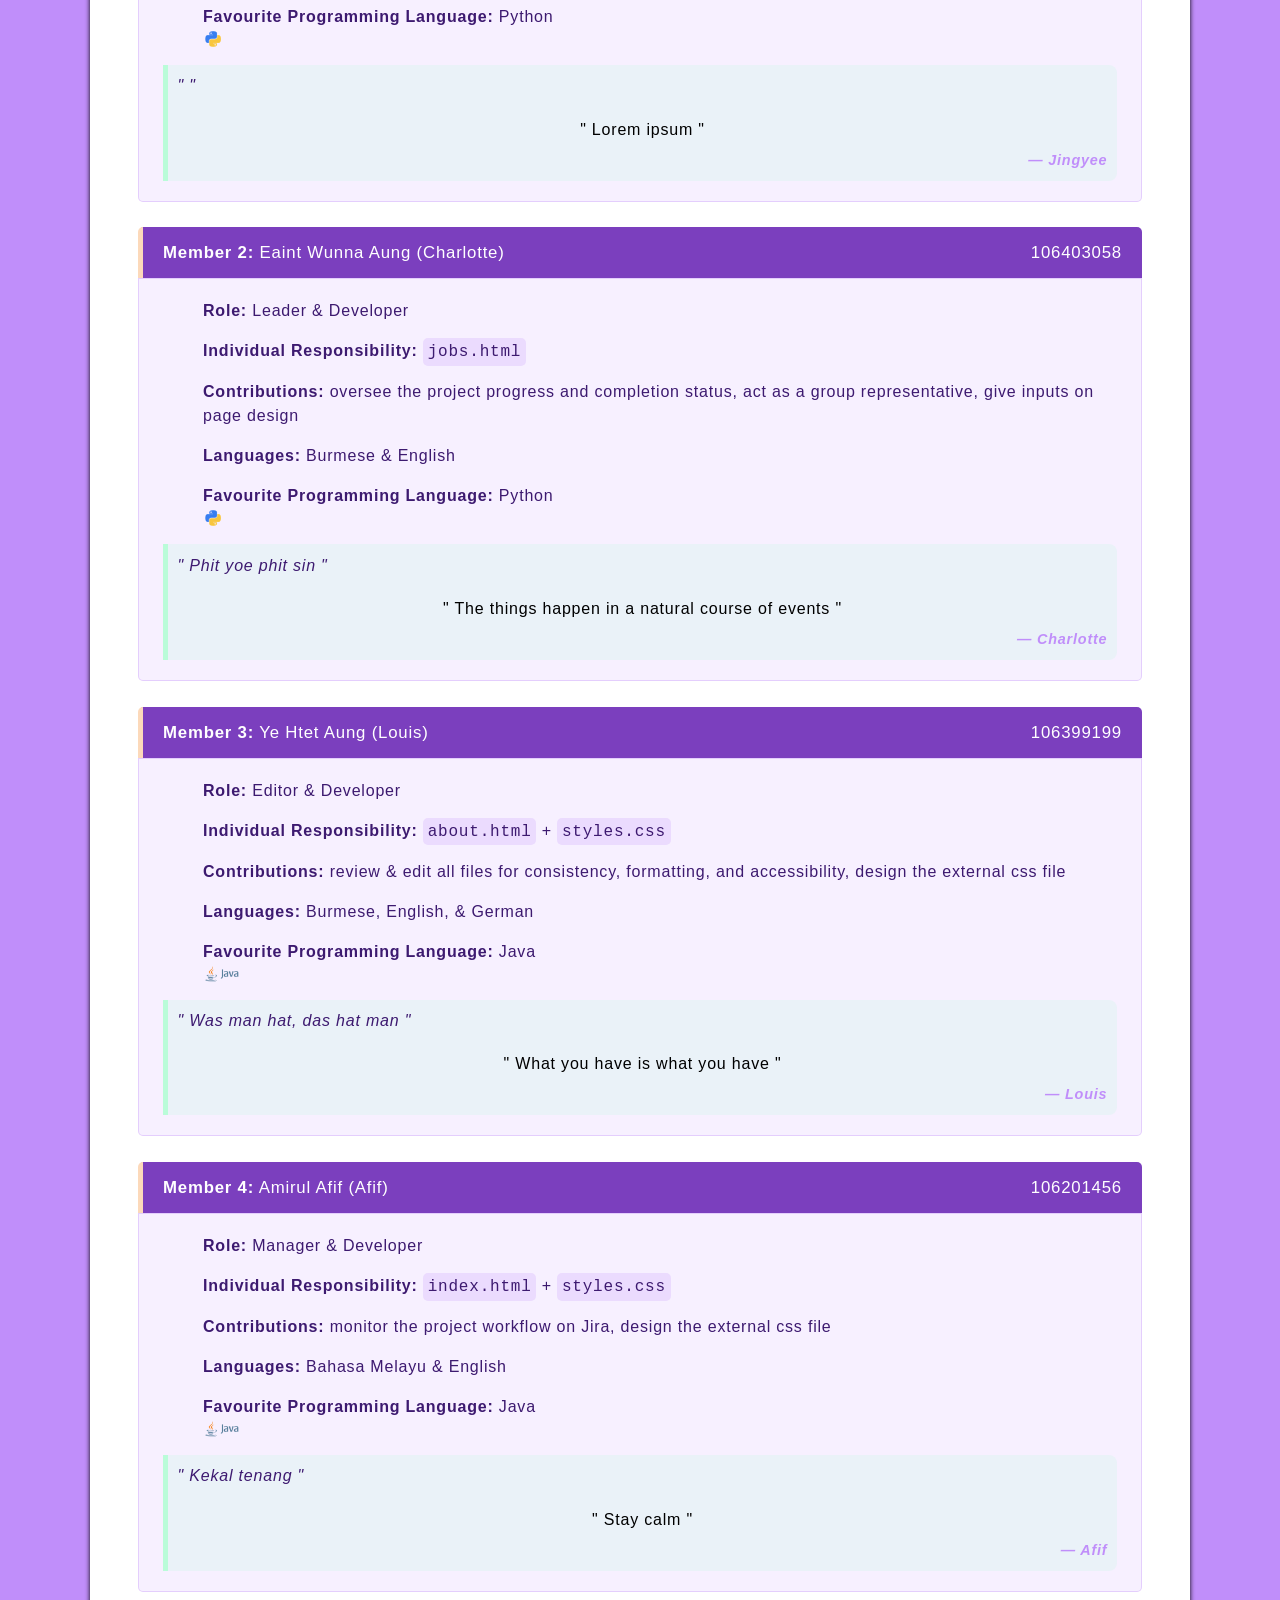
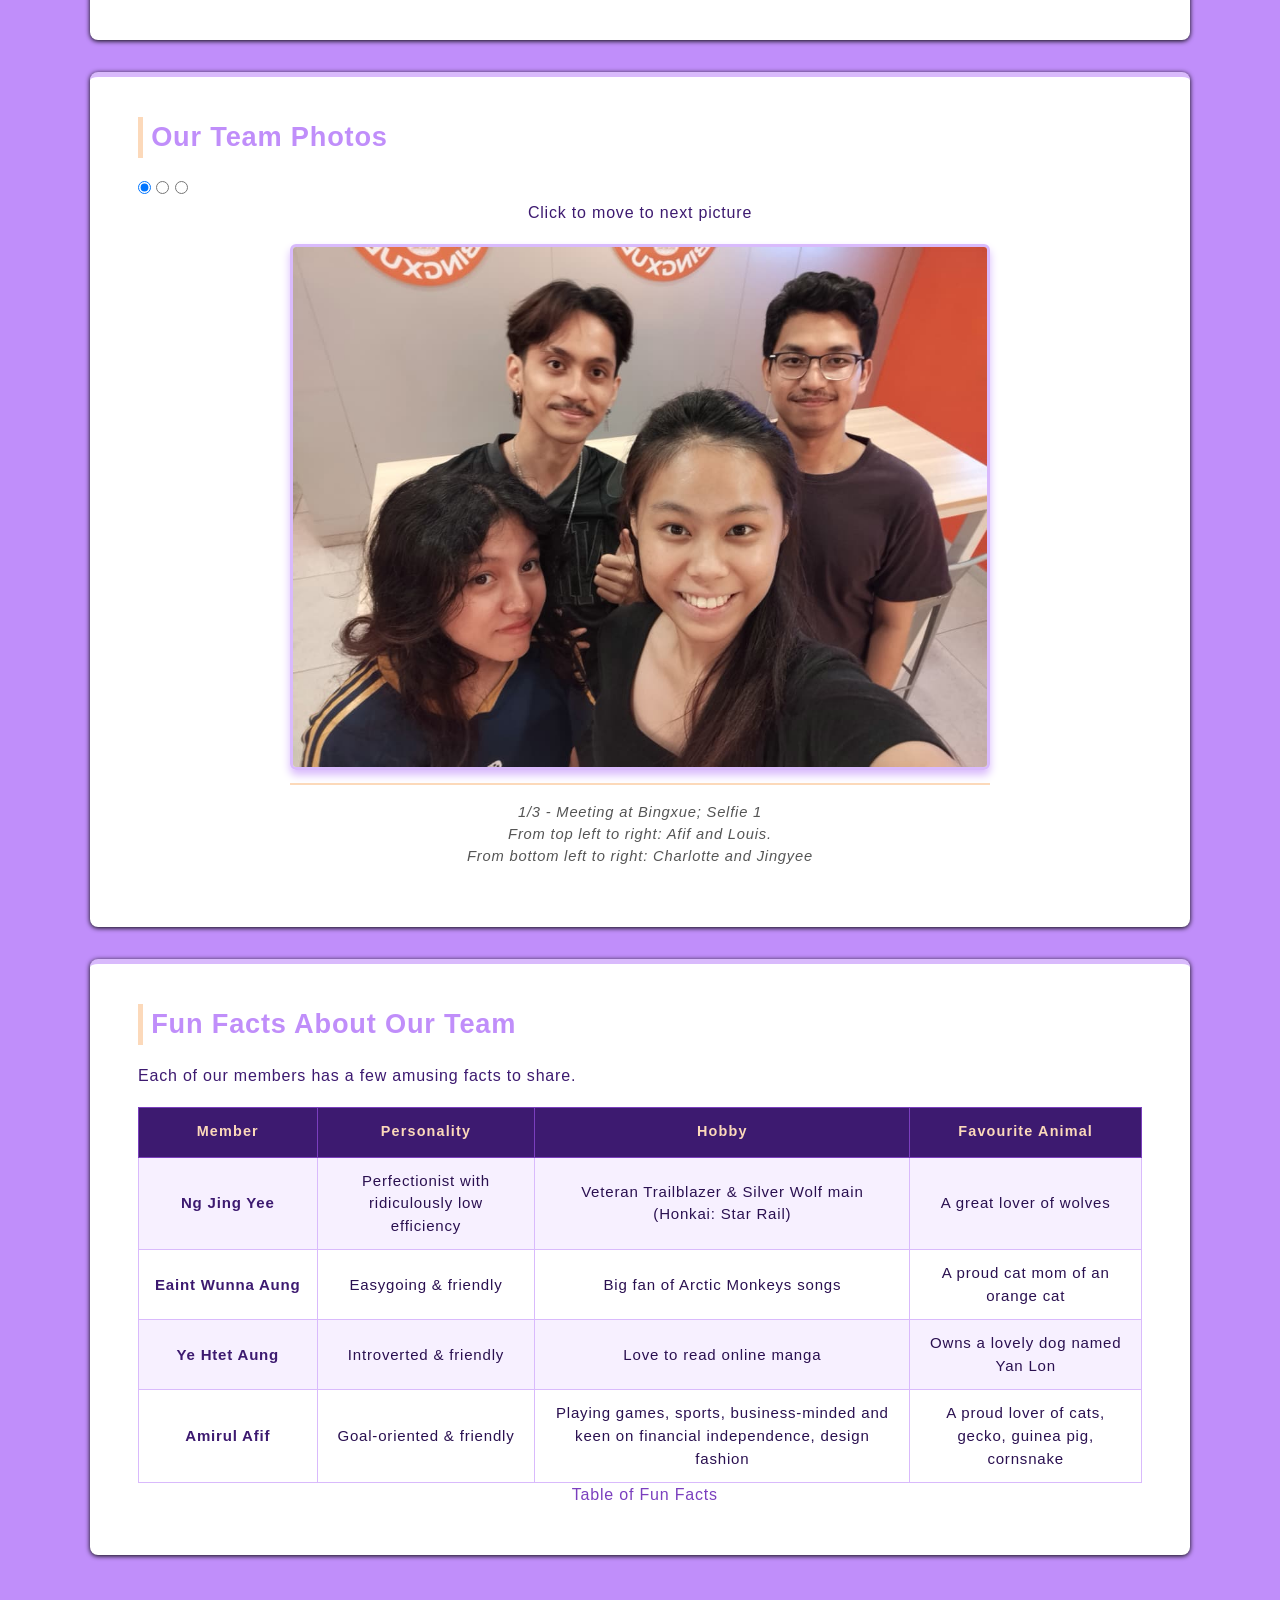
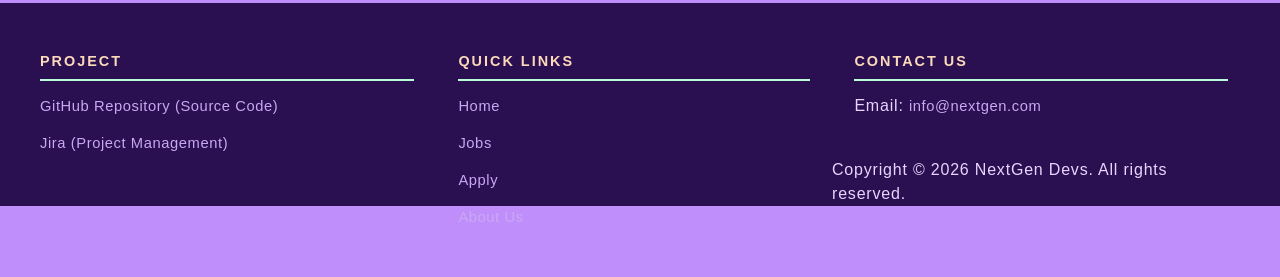
==== commit 4a3e002e: "my new index file" ====
--- a/about.html
+++ b/about.html
@@ -226,6 +226,18 @@
                 </dd>
             </dl>
         </section>
+
+        <!-- Group Photo -->
+        <!-- <section class="gp-pic" aria-labelledby="photo-heading">
+            <h2 id="photo-heading">Our Team Photo</h2>
+
+            <figure>
+                <img src="images/gpic1.jpeg" alt="The NextGen Devs Team members during a group meeting at INTI" loading="lazy" style="width: 10; height: 10;">
+                <figcaption>
+                    From left to right: , , , 
+                </figcaption>
+            </figure>
+        </section> -->
 
         <!-- Group Photos -->
         <section class="gp-pic" aria-labelledby="photo-heading">
@@ -341,7 +353,7 @@
         </section>
 
         <!-- Copyright-->
-        <small class="copyright">Copyright &copy; 2026 NextGen Devs. All rights reserved.</small>    
+        <p>Copyright &copy; 2026 NextGen Devs. All rights reserved.</p>
     </footer>
 </body>
 </html>
--- a/styles.css
+++ b/styles.css
@@ -6,7 +6,9 @@
   --purple-lesser:  #c08efa59;
   --purple-dark:    #C08EFA;
   --purple-deeper:  #7B3FBE;
-  --purple-black:   #9669c9;
+  --purple-blue:    #8134df;
+  --purple-gray:    #5d3c85;
+  --purple-black:   #73519aa6;
   --purple-inkk:    #3D1A70;
   --purple-extreme: #2A1050;  
   --peach:          #FCD9BA;
@@ -214,10 +216,77 @@
   outline: none;
   cursor: pointer;
 }
+
+/* Global Footer for all HTML files styling */
+footer {
+  background-color: var(--bg-footer); 
+  color: #E8D5FF;
+  padding: 3em 2.5em 0;
+  margin-top: 3rem;
+}
+
+.footer-section {
+  float: left;
+  width: 33%;
+  padding: 0 1.4em 2.5em;
+  box-sizing: border-box;
+}
+
+.footer-section:first-child {
+  padding-left: 0;
+}
+
+.footer-section:last-of-type {
+  padding-right: 0;
+}
+
+footer h3 {
+  color: var(--peach);  
+  font-size: 0.9rem;
+  font-weight: 600;
+  text-transform: uppercase;
+  letter-spacing: 0.14em;
+  margin-bottom: 0.9em;
+  padding-bottom: 0.45em;
+  border-bottom: 2px solid var(--mint);
+}
+
+footer ul {
+  list-style: none;
+  padding: 0;
+}
+
+footer ul li {
+  margin-bottom: 0.8em;
+}
+
+footer a {
+  color: #C8A8F4;
+  font-size: 0.92em;
+  letter-spacing: 0.04em;
+}
+
+footer a:hover, footer a:focus {
+  color: var(--peach);
+  text-decoration: underline;
+}
+
+.copyright {
+  display: block; /* <small> is inline by default, needs this for clear to work */
+  clear: both;
+  text-align: center;
+  padding: 1.2em 0 1.4em;
+  border-top: 2px solid rgba(192, 142, 250, 0.25);
+  font-size: 0.82em;
+  color: rgba(232, 213, 255, 0.50);
+  letter-spacing: 0.06em;
+}
+/* The end of global styling across four pages */
+
+
 /* 
 About Us Page styling 
 */
-
 /* Introduction & our slogan */
 .our-slogan {
   min-height: 400px;
@@ -693,7 +762,6 @@
 /* 
 Job Application Page Styling
 */
-
 .apply-heading {
   text-align: center;
   padding: 3.5rem 2rem 3rem;
@@ -876,7 +944,6 @@
 .form-section select:focus {
   border-color: var(--purple-deeper);
   box-shadow: 0 0 0 3px var(--purple-light);
-  outline: none;
 }
 
 /* Valid state — green-tinted border using mint */
@@ -969,6 +1036,8 @@
   font-size: 0.88rem;
   color: var(--black-less);
   line-height: var(--lineHeight);
+
+  justify-self: center !important;
 }
  
 #job-help p {
@@ -983,6 +1052,7 @@
   display: flex;
   flex-direction: column;
   gap: 0.3rem;
+  align-items: flex-start;
 }
  
 #job-help ul li {
@@ -1164,6 +1234,26 @@
   outline: none;
 } 
 
+/* Hide it normally */
+.error-text {
+  display: none;
+  grid-column: 1 / -1;
+  color: #e05c5c;
+  font-size: 0.8rem;
+  margin-top: 0rem;
+  margin-bottom: 0.3rem;
+}
+/* .form-section input[type="text"]:user-invalid */
+/* Show it ONLY when invalid */
+input:user-invalid + .error-text {
+    display: block;
+    text-align: right;
+}
+
+#jobref:user-invalid + .error-text {
+    display: block;
+    text-align: left;
+}
 /* 
 The end of Job Application Page styling
 */
@@ -1172,7 +1262,6 @@
 /* 
 Home Page Styling
 */
-
 .content-wrapper {
   max-width: 1100px;
   margin: 0 auto;
@@ -1389,75 +1478,11 @@
   font-size: 0.91rem;
   line-height: var(--lineHeight);
 }
-
 /* 
 The End of Home Page Styling
 */
 
-/* Global Footer for all HTML files styling */
-footer {
-  background-color: var(--bg-footer); 
-  color: #E8D5FF;
-  padding: 3em 2.5em 0;
-  margin-top: 3rem;
-}
-
-.footer-section {
-  float: left;
-  width: 33%;
-  padding: 0 1.4em 2.5em;
-  box-sizing: border-box;
-}
-
-.footer-section:first-child {
-  padding-left: 0;
-}
-
-.footer-section:last-of-type {
-  padding-right: 0;
-}
-
-footer h3 {
-  color: var(--peach);  
-  font-size: 0.9rem;
-  font-weight: 600;
-  text-transform: uppercase;
-  letter-spacing: 0.14em;
-  margin-bottom: 0.9em;
-  padding-bottom: 0.45em;
-  border-bottom: 2px solid var(--mint);
-}
-
-footer ul {
-  list-style: none;
-  padding: 0;
-}
-
-footer ul li {
-  margin-bottom: 0.8em;
-}
-
-footer a {
-  color: #C8A8F4;
-  font-size: 0.92em;
-  letter-spacing: 0.04em;
-}
-
-footer a:hover, footer a:focus {
-  color: var(--peach);
-  text-decoration: underline;
-}
-
-.copyright {
-  display: block; /* <small> is inline by default, needs this for clear to work */
-  clear: both;
-  text-align: center;
-  padding: 1.2em 0 1.4em;
-  border-top: 2px solid rgba(192, 142, 250, 0.25);
-  font-size: 0.82em;
-  color: rgba(232, 213, 255, 0.50);
-  letter-spacing: 0.06em;
-}
+
 
 /* media query for jobs.html making aside responsive */
 @media (max-width: 700px) {
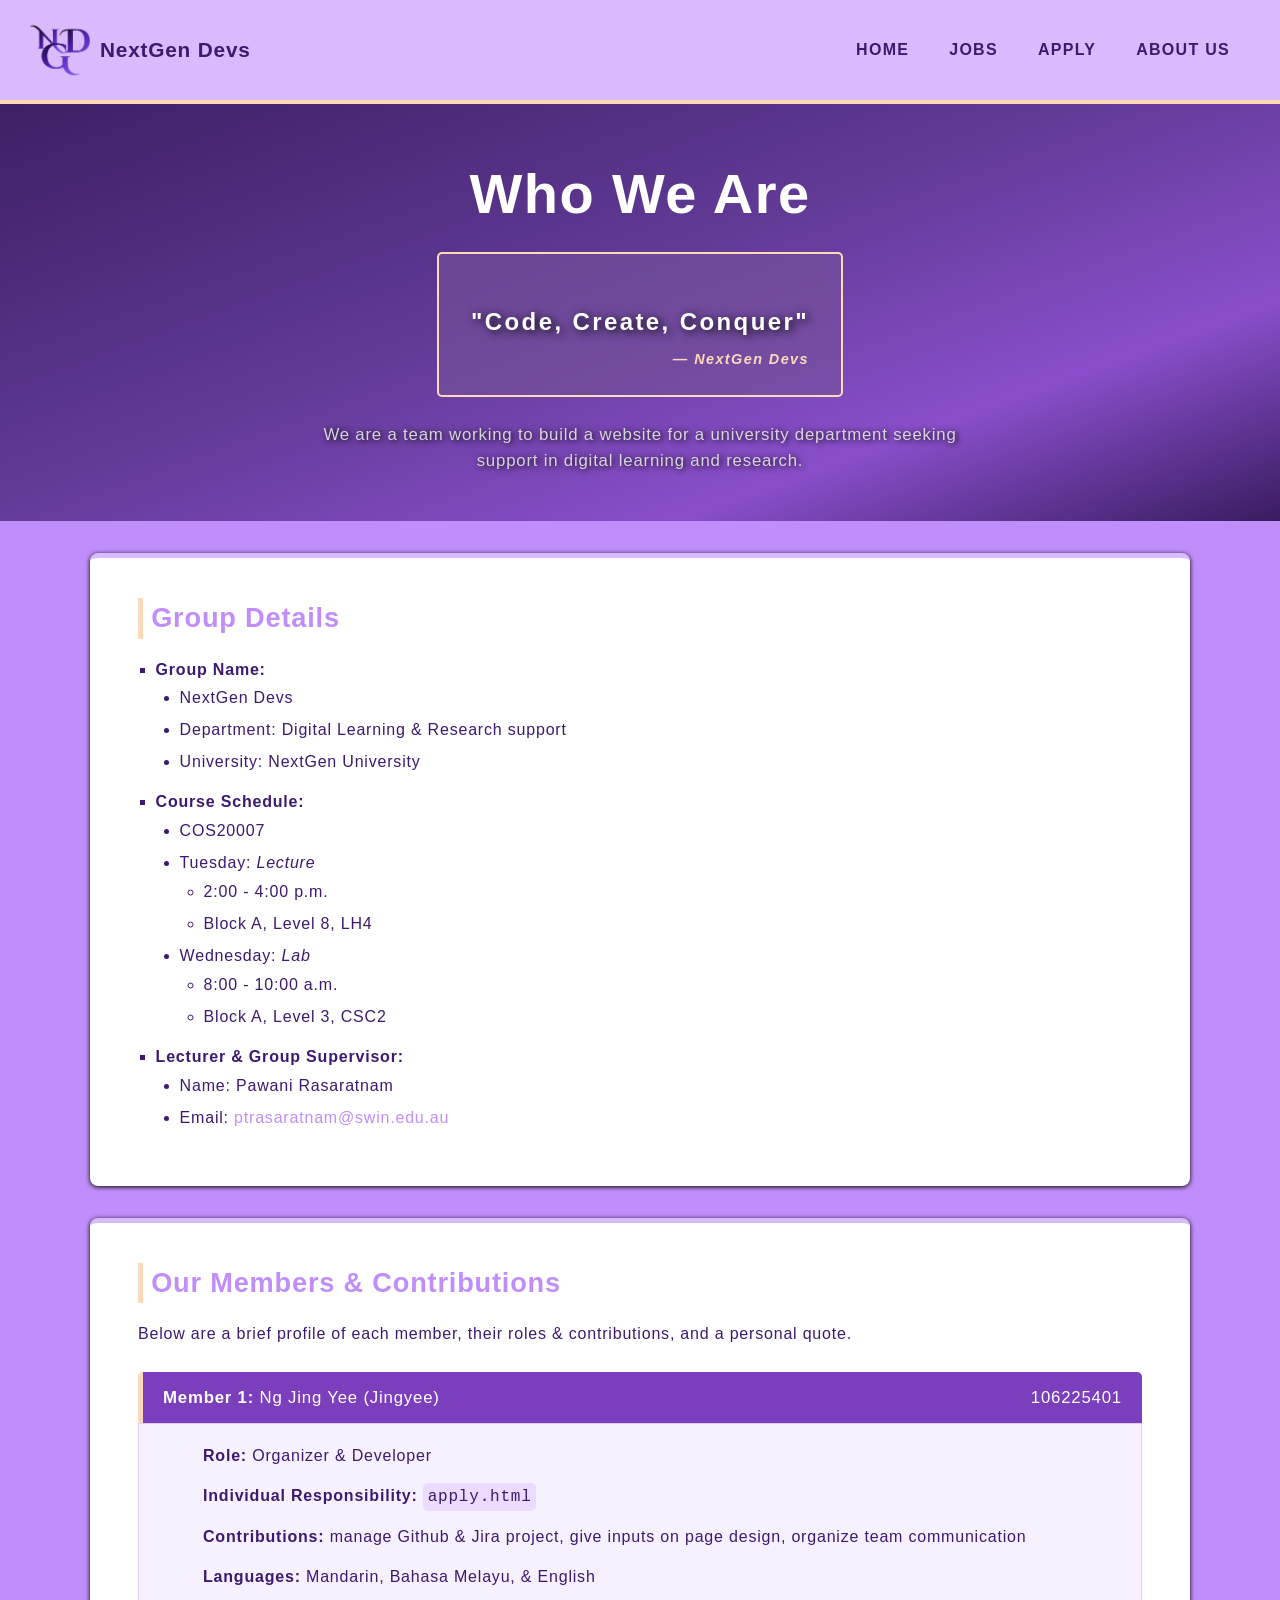
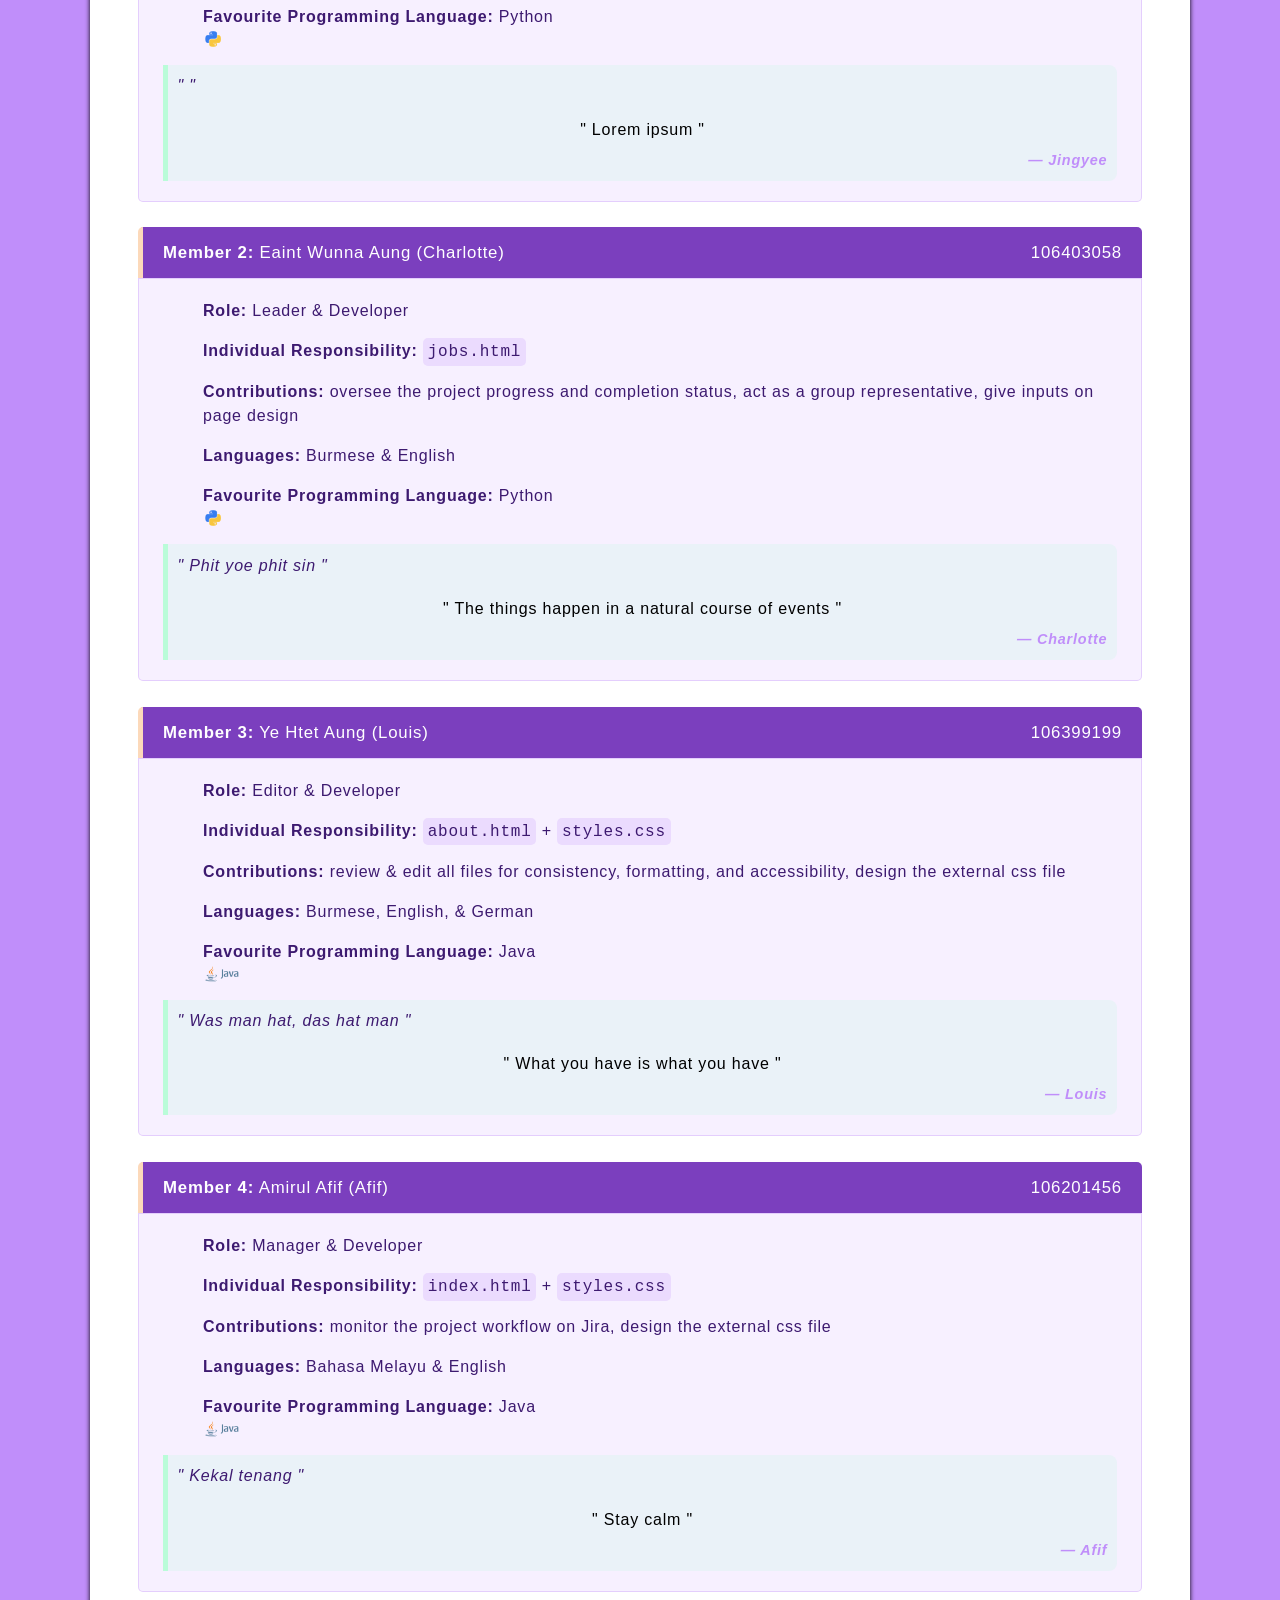
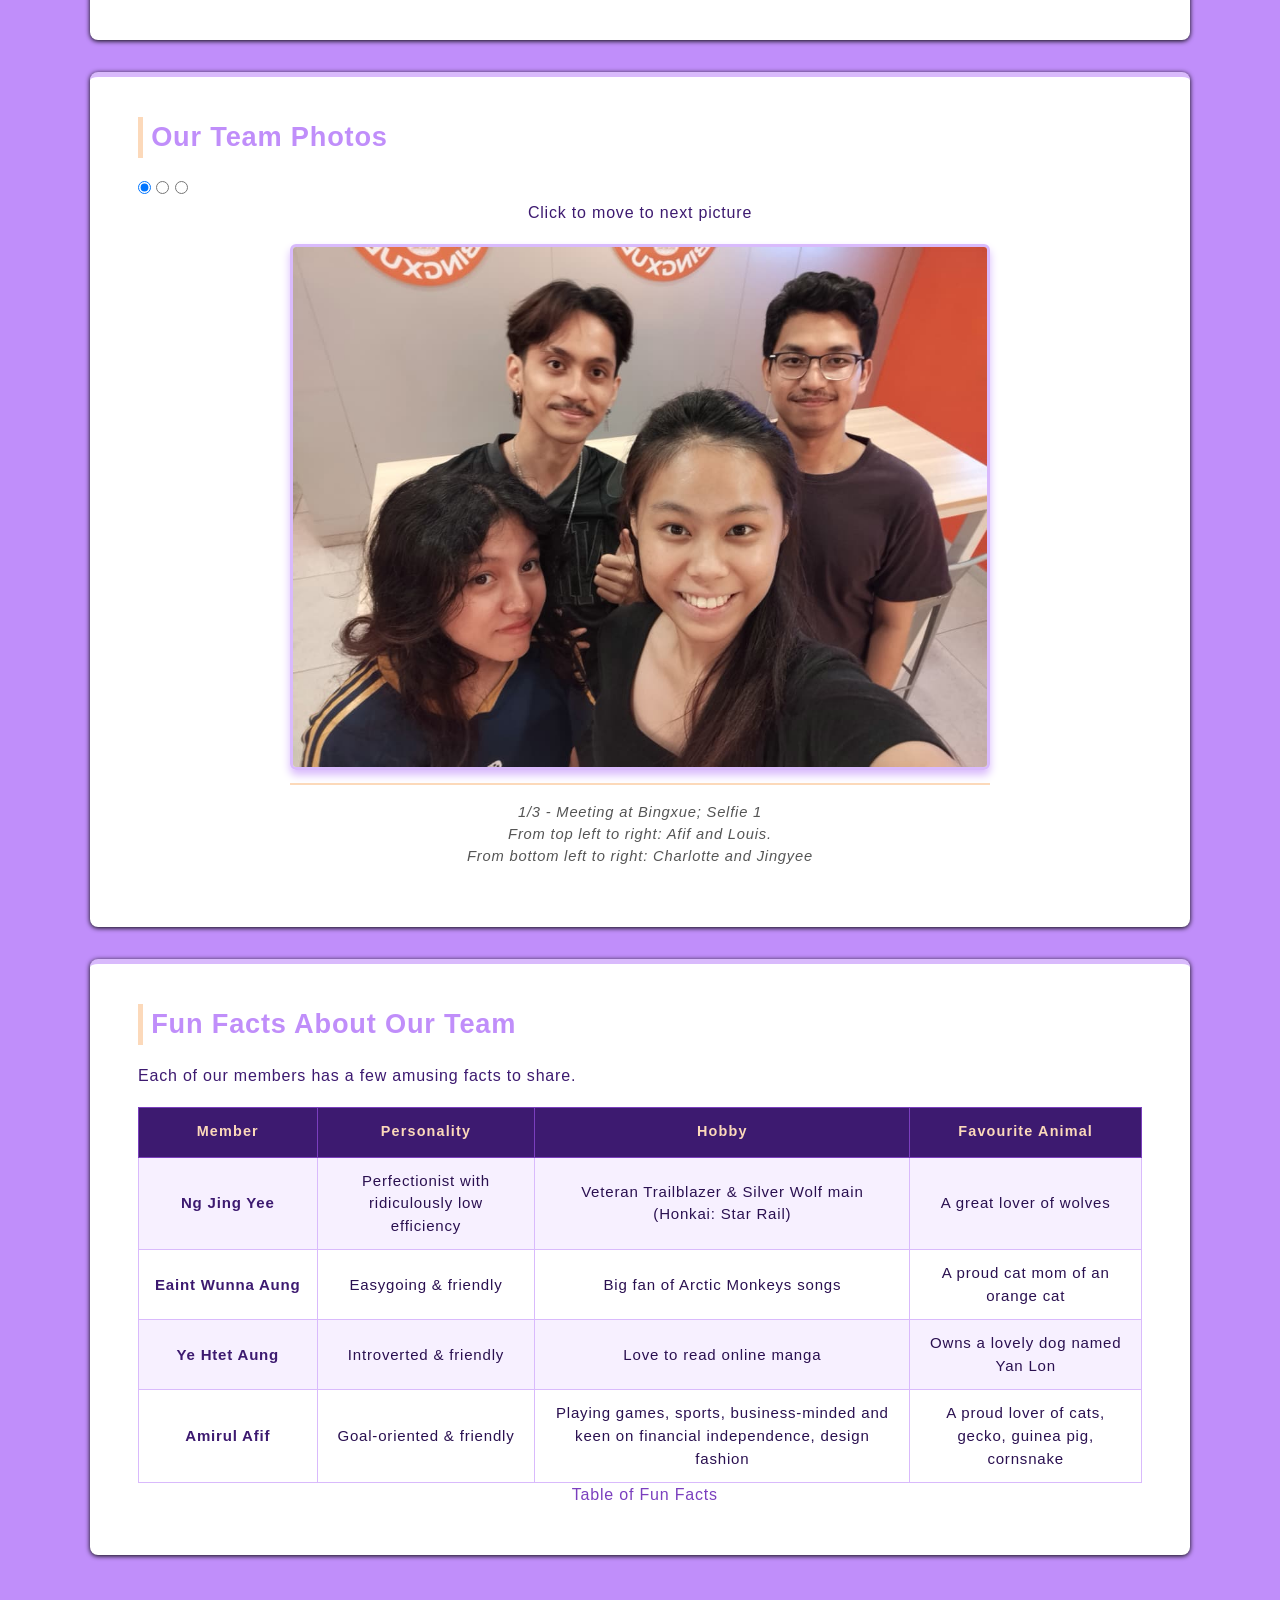
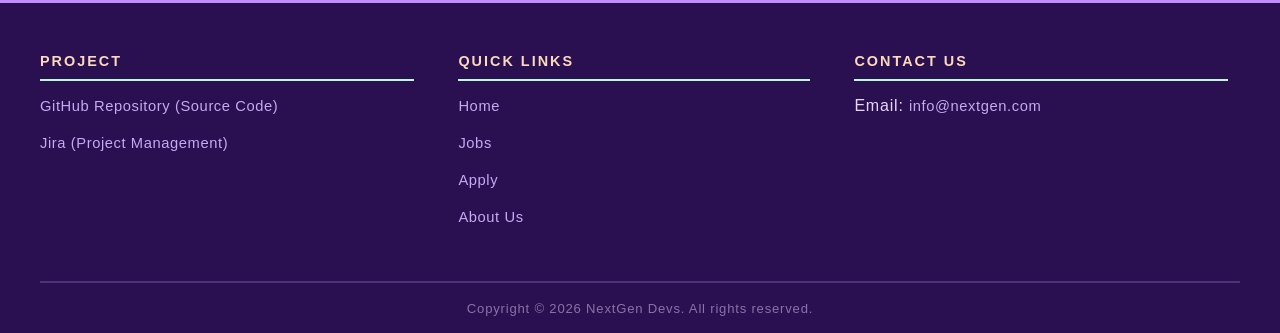
==== commit eb177e44: "Merge About Us Page from about-page branch" ====
--- a/about.html
+++ b/about.html
@@ -226,18 +226,6 @@
                 </dd>
             </dl>
         </section>
-
-        <!-- Group Photo -->
-        <!-- <section class="gp-pic" aria-labelledby="photo-heading">
-            <h2 id="photo-heading">Our Team Photo</h2>
-
-            <figure>
-                <img src="images/gpic1.jpeg" alt="The NextGen Devs Team members during a group meeting at INTI" loading="lazy" style="width: 10; height: 10;">
-                <figcaption>
-                    From left to right: , , , 
-                </figcaption>
-            </figure>
-        </section> -->
 
         <!-- Group Photos -->
         <section class="gp-pic" aria-labelledby="photo-heading">
@@ -353,7 +341,7 @@
         </section>
 
         <!-- Copyright-->
-        <p>Copyright &copy; 2026 NextGen Devs. All rights reserved.</p>
+        <small class="copyright">Copyright &copy; 2026 NextGen Devs. All rights reserved.</small>    
     </footer>
 </body>
 </html>
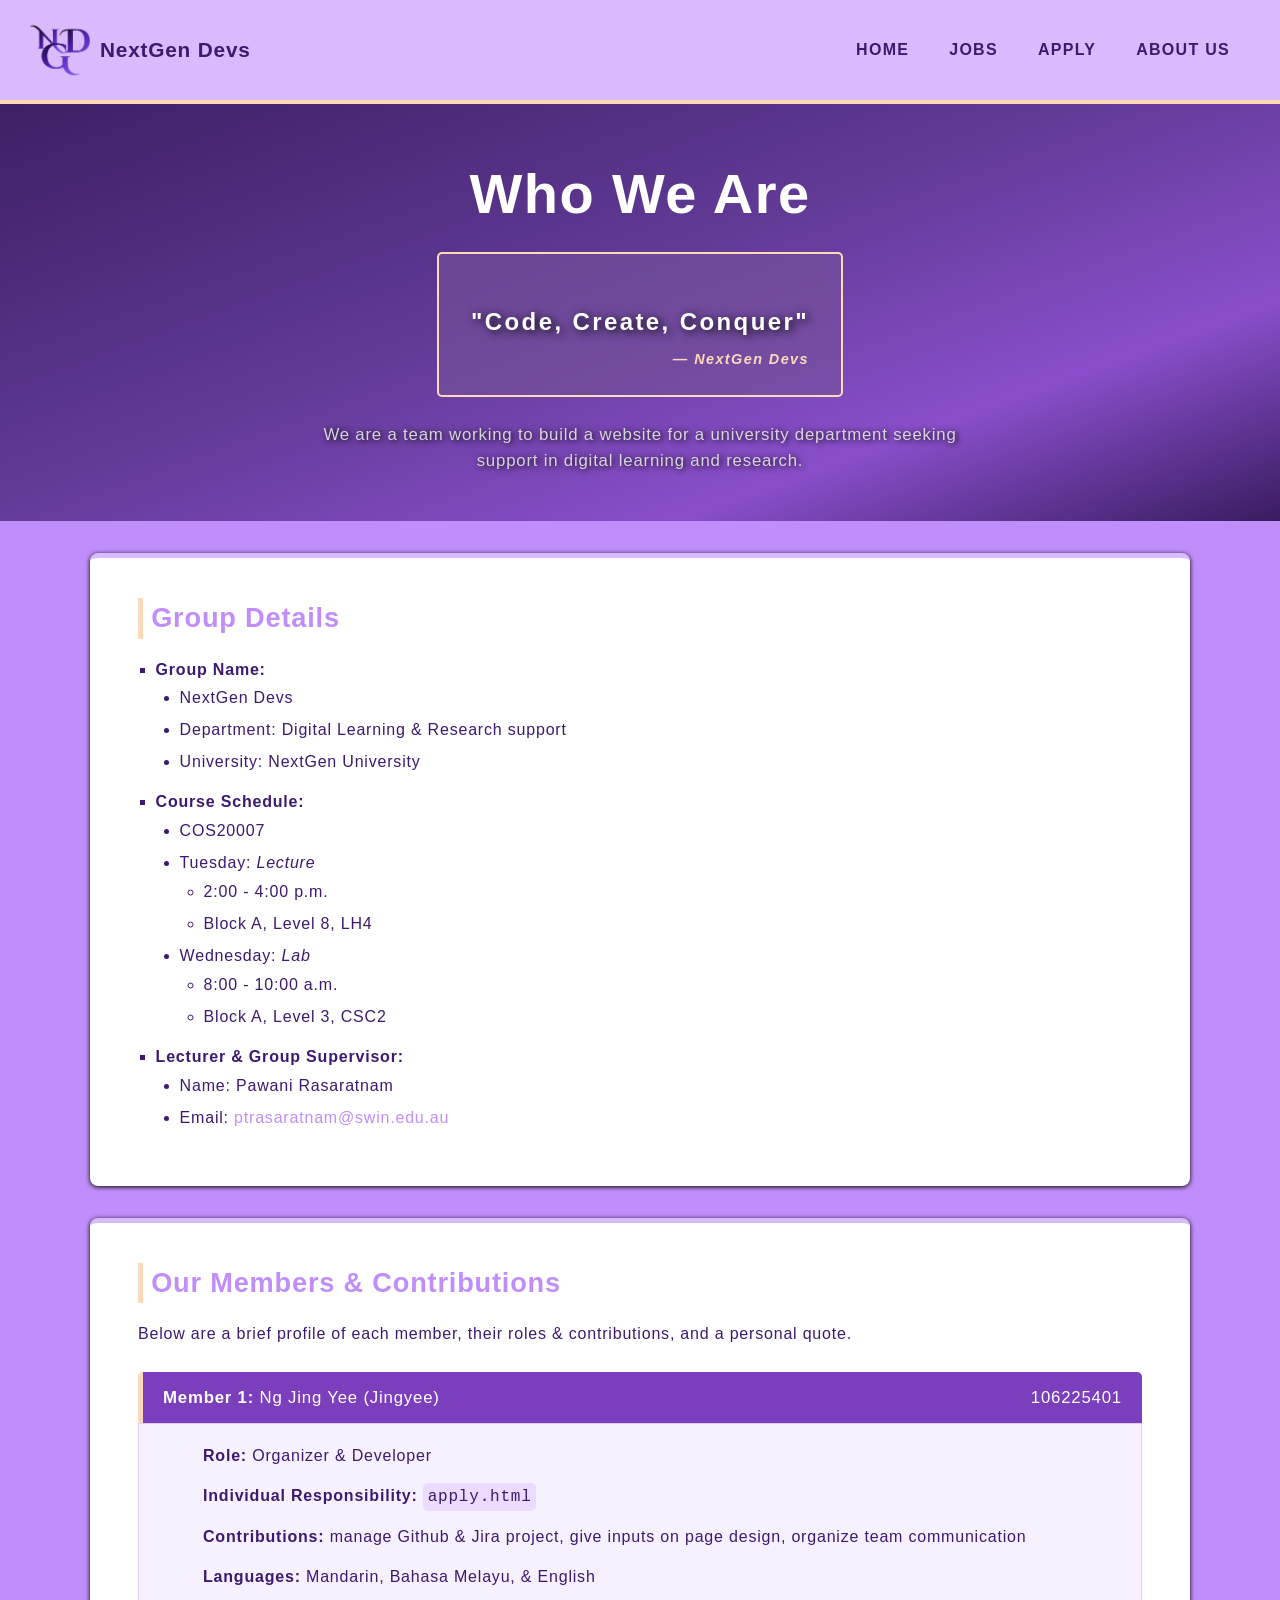
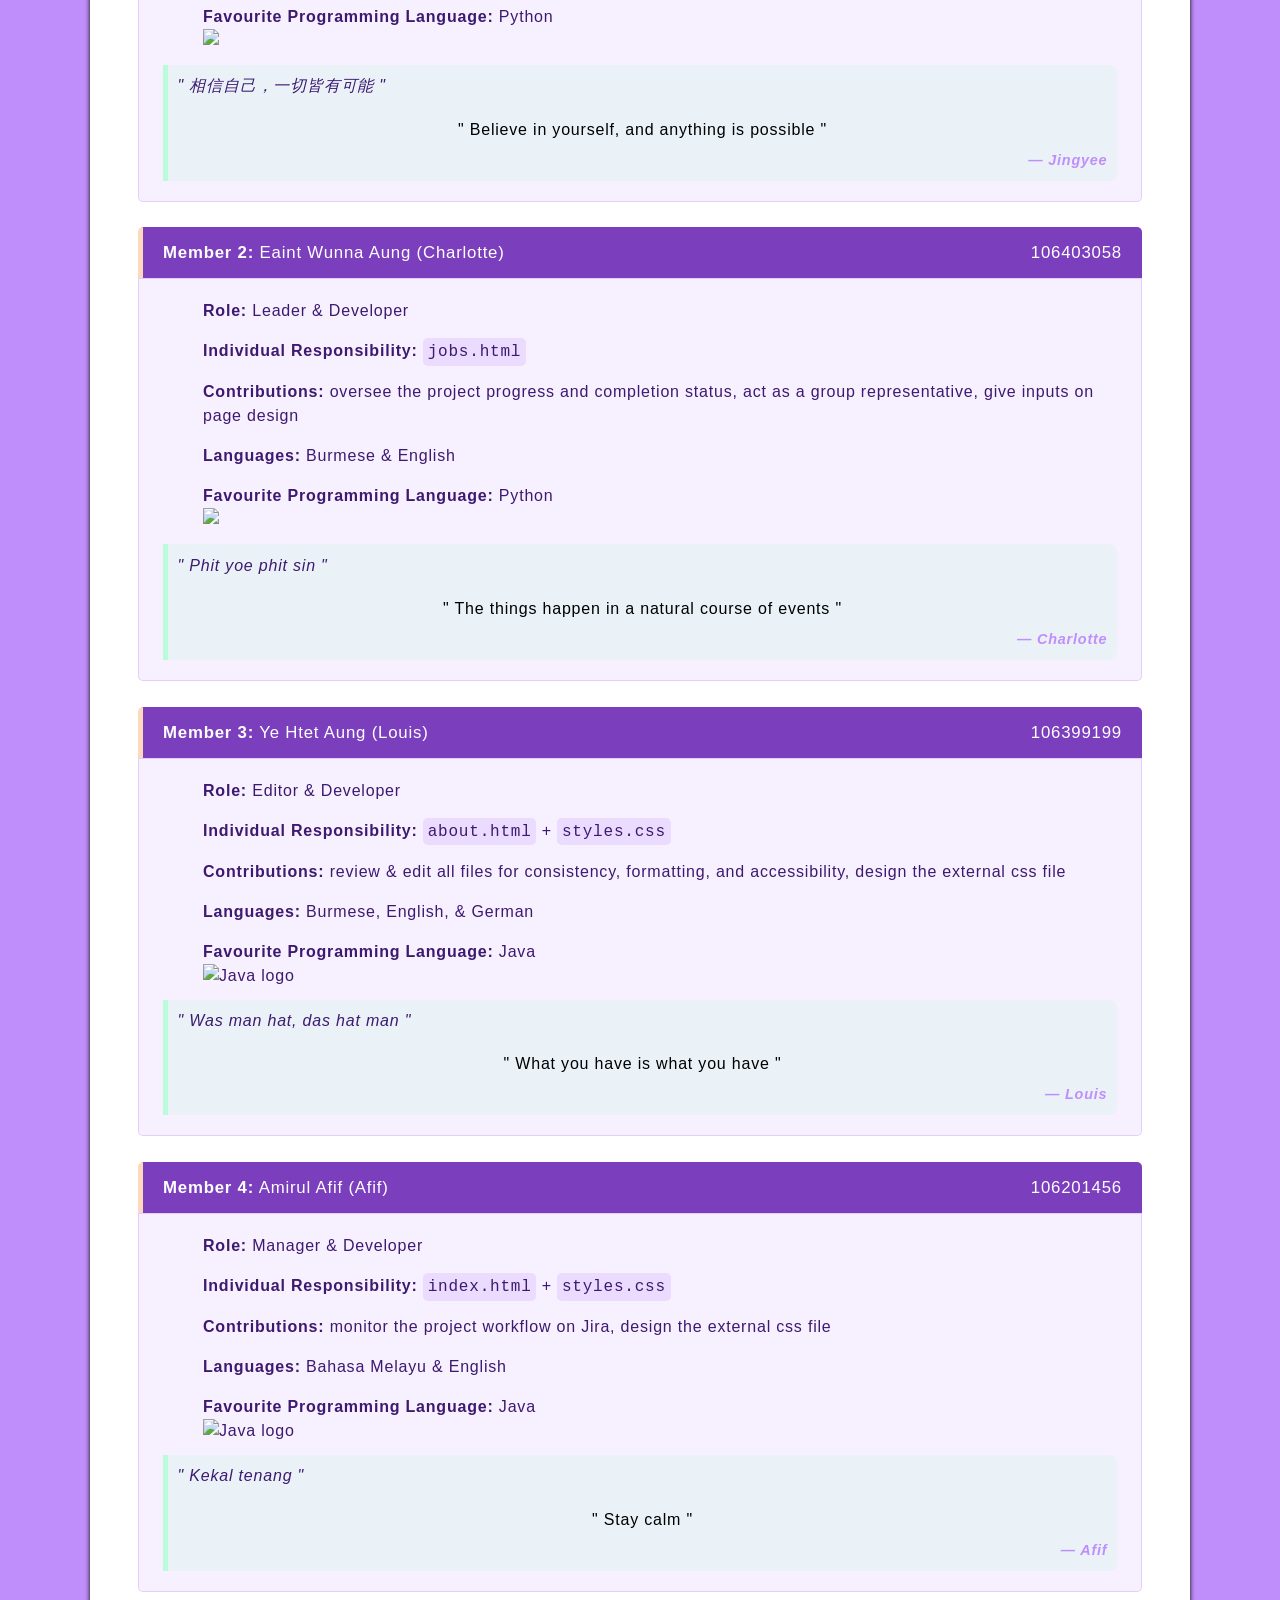
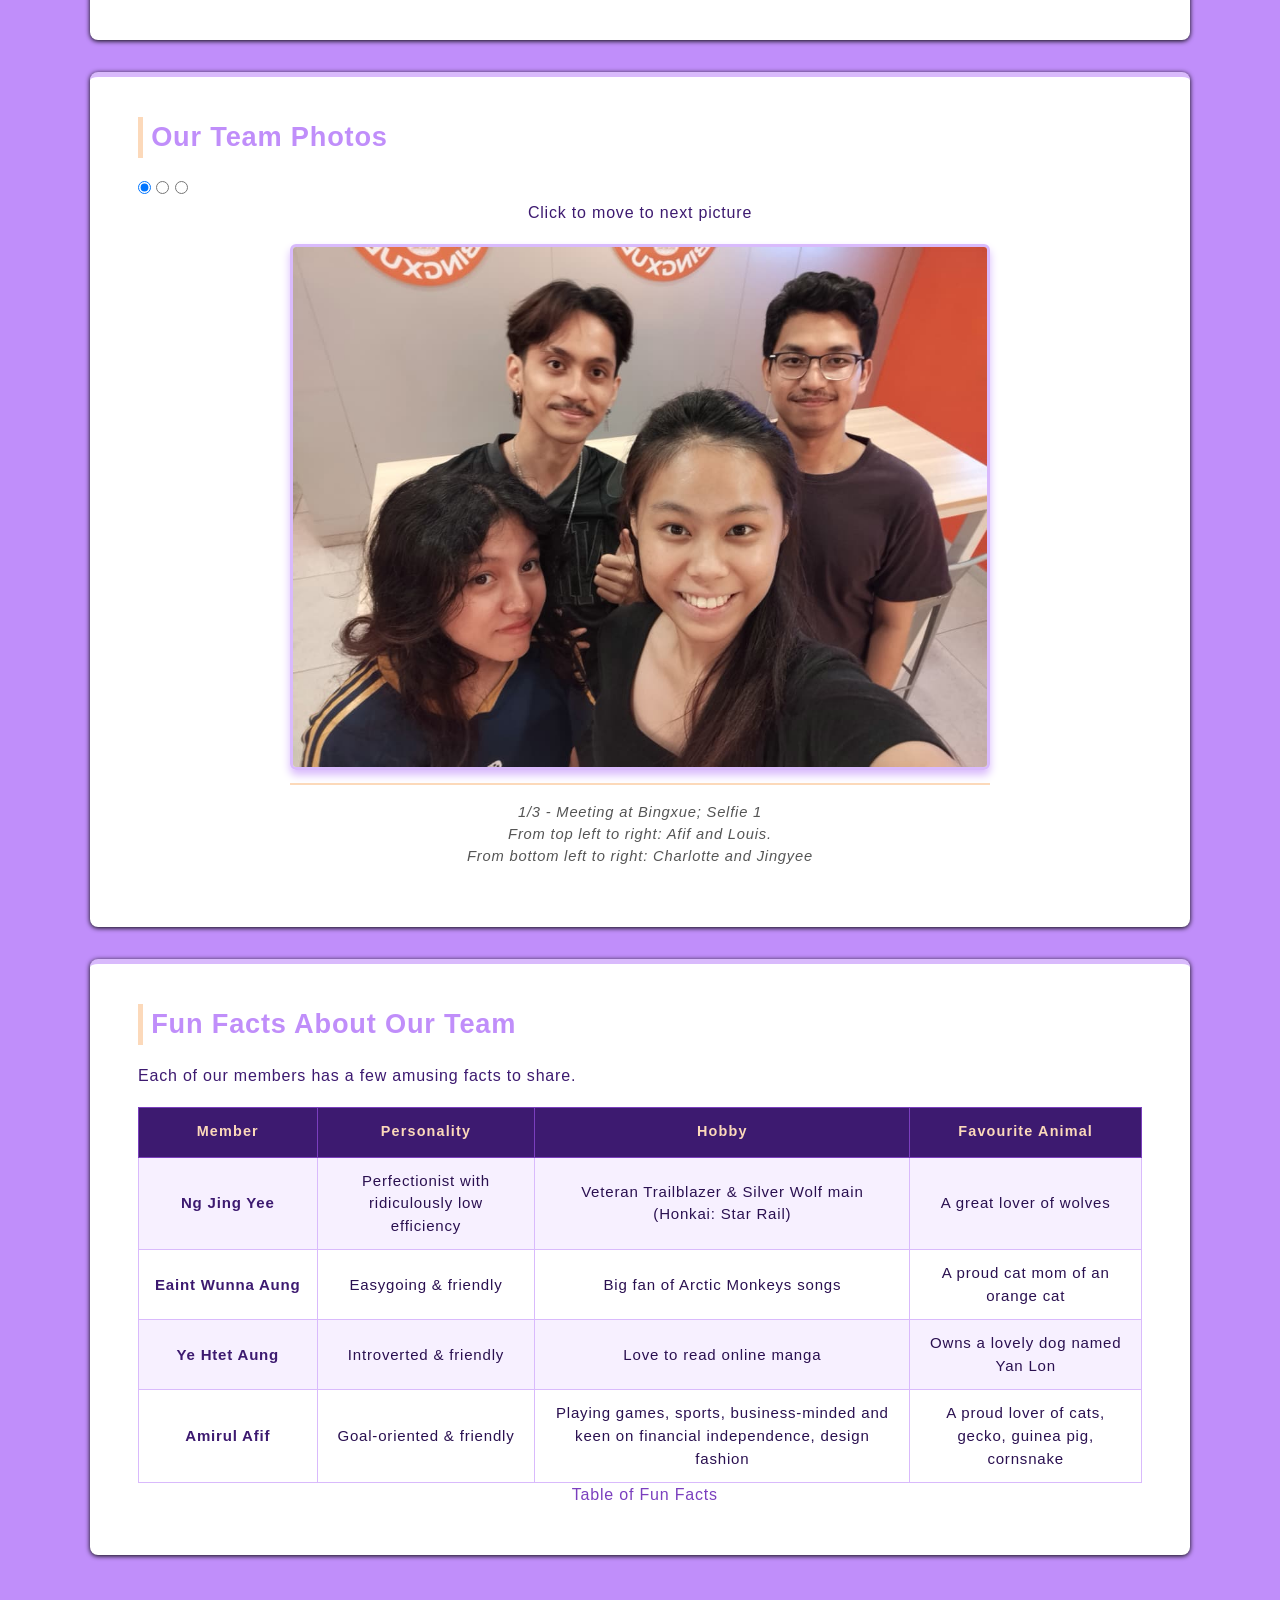
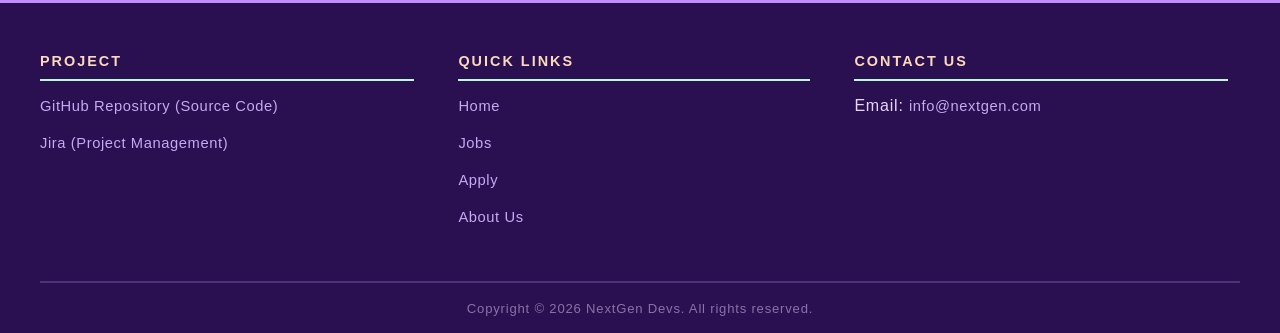
==== commit 15c75d22: "Removed unrelevant html files and added quotes in about.html" ====
--- a/about.html
+++ b/about.html
@@ -145,9 +145,9 @@
                     </ul>
 
                     <blockquote>
-                        <p class="og-quote">"  "</p>
+                        <p class="og-quote">" 相信自己，一切皆有可能 "</p>
                         
-                        <p class="tran-quote">" Lorem ipsum "</p>
+                        <p class="tran-quote">" Believe in yourself, and anything is possible "</p>
                         
                         <cite>— Jingyee</cite>
                     </blockquote>
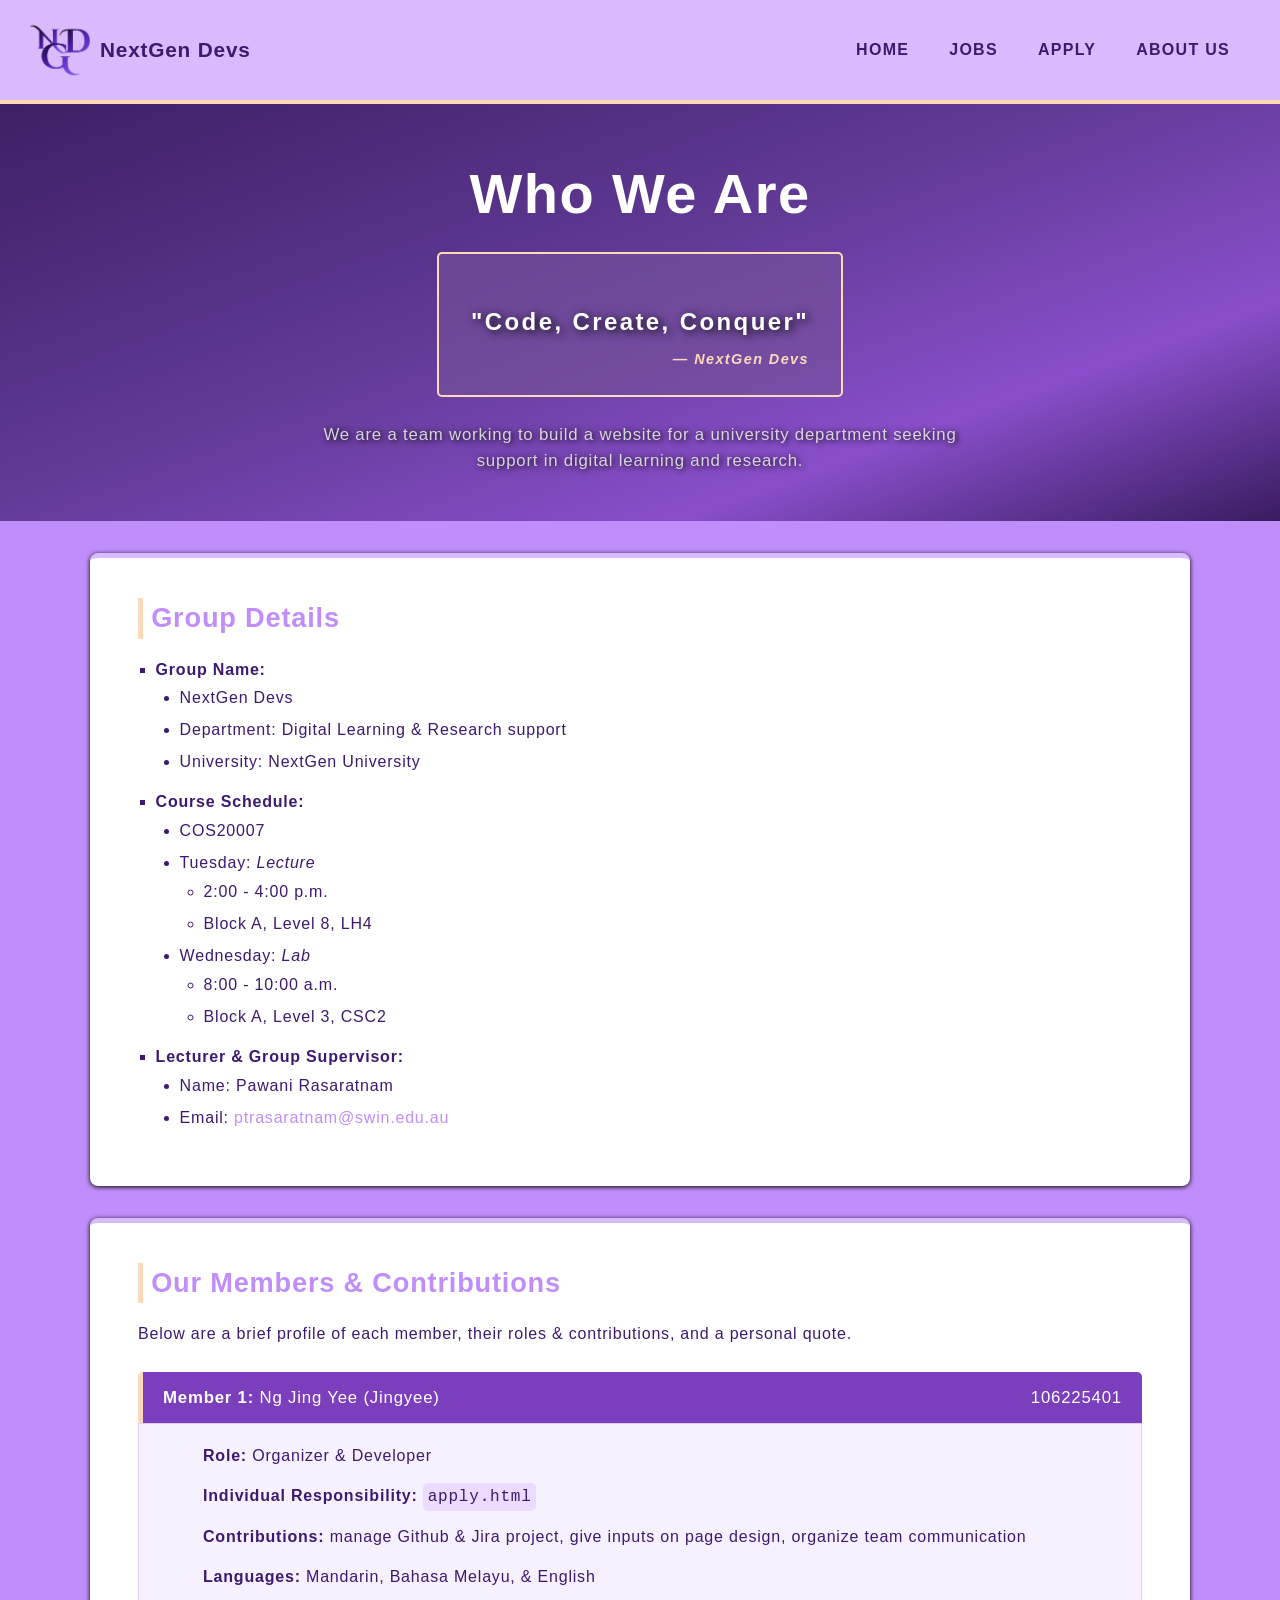
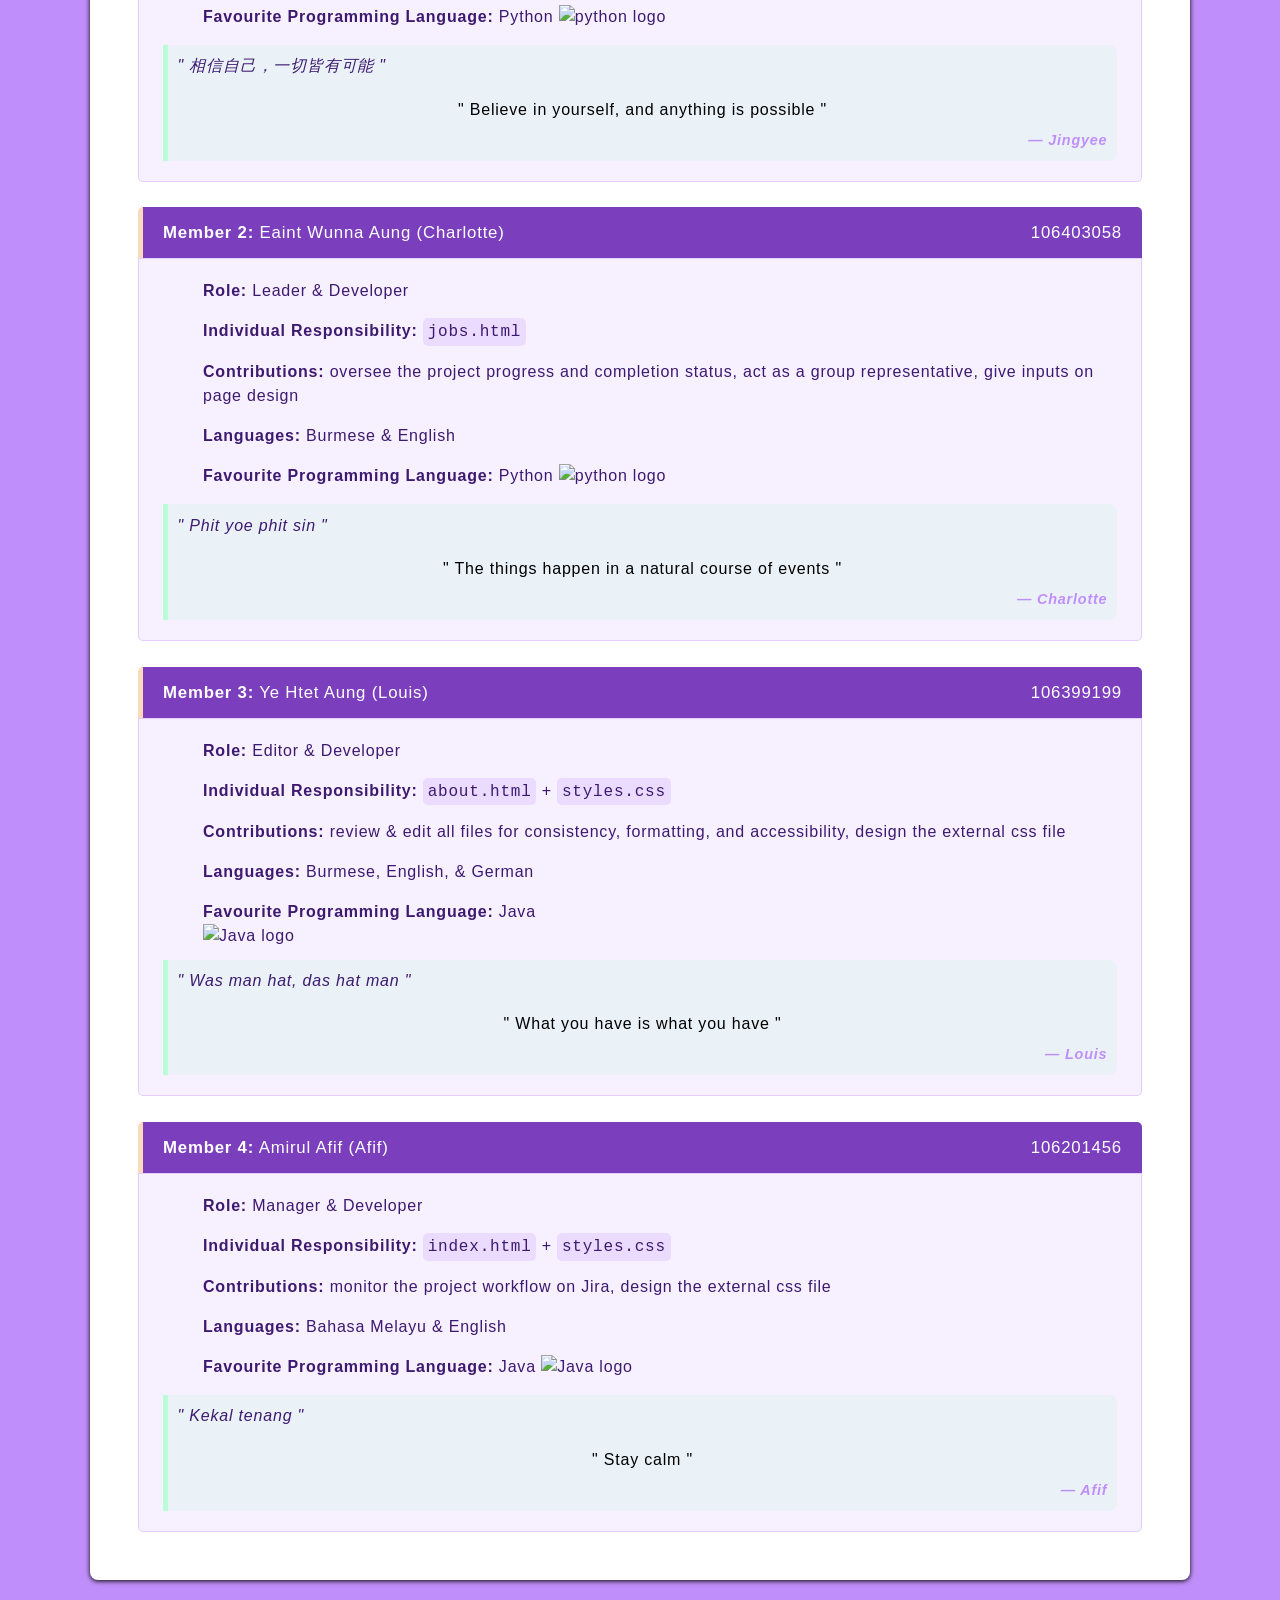
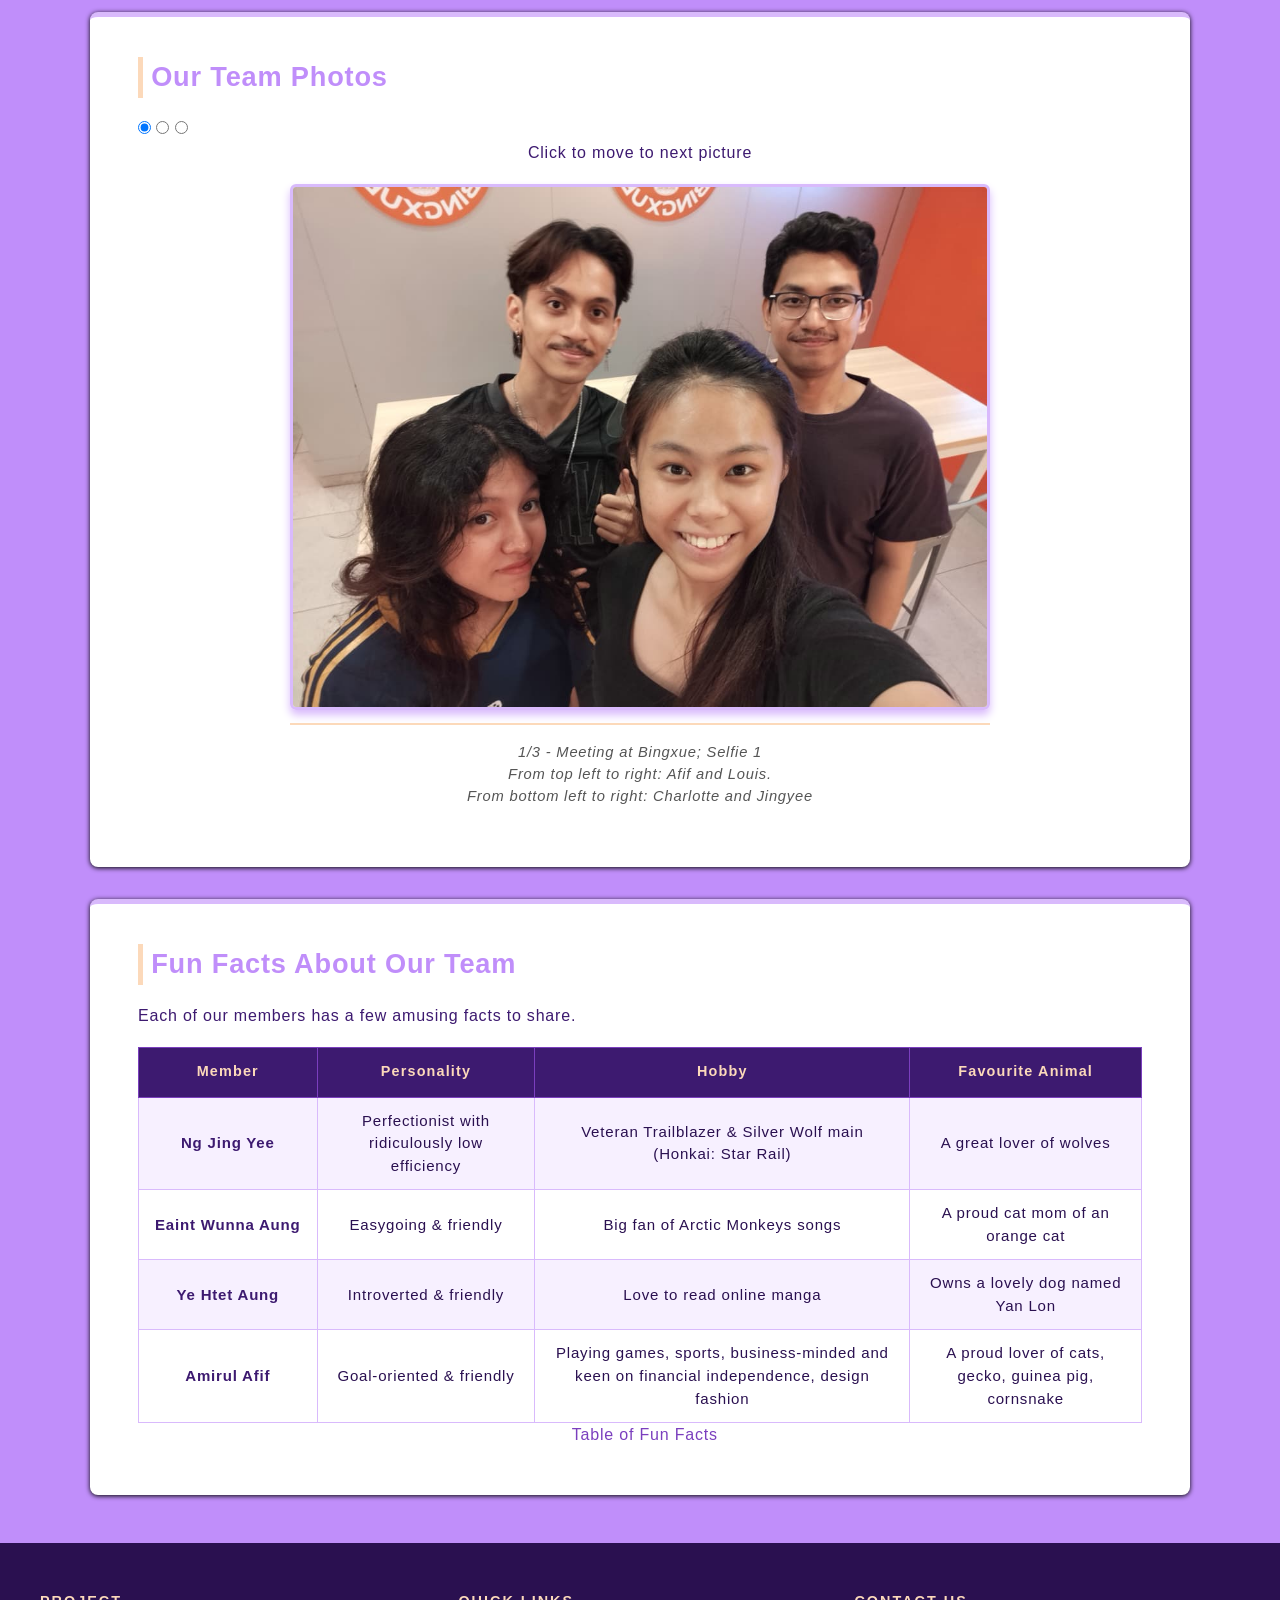
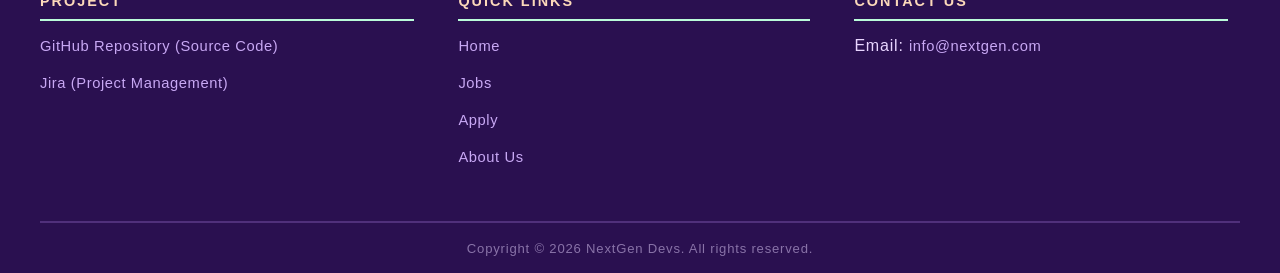
==== commit 73e091dc: "updates inline logos" ====
--- a/about.html
+++ b/about.html
@@ -141,7 +141,7 @@
                         <li class="indiv-contrib"><strong>Individual Responsibility: </strong><code>apply.html</code></li>
                         <li class="share-contrib"><strong>Contributions:</strong> manage Github &amp; Jira project, give inputs on page design, organize team communication</li>
                         <li class="speak-lang"><strong>Languages:</strong> Mandarin, Bahasa Melayu, &amp; English</li>
-                        <li class="prog-lang"><strong>Favourite Programming Language:</strong> Python <img src="images/python.ico" alt="python logo" style="width: 20px; height: 20px;"></li>
+                        <li class="prog-lang"><strong>Favourite Programming Language:</strong> Python <img src="images/python.ico" alt="python logo" style="width: 20px; height: 20px; display: inline;"></li>
                     </ul>
 
                     <blockquote>
@@ -165,7 +165,7 @@
                         <li class="indiv-contrib"><strong>Individual Responsibility:</strong> <code>jobs.html</code></li>
                         <li class="share-contrib"><strong>Contributions:</strong> oversee the project progress and completion status, act as a group representative, give inputs on page design</li>
                         <li class="speak-lang"><strong>Languages:</strong> Burmese &amp; English</li>
-                        <li class="prog-lang"><strong>Favourite Programming Language:</strong> Python <img src="images/python.ico" alt="python logo" style="width: 20px; height: 20px;"></li>
+                        <li class="prog-lang"><strong>Favourite Programming Language:</strong> Python <img src="images/python.ico" alt="python logo" style="width: 20px; height: 20px; display: inline;"></li>
                     </ul>
 
                     <blockquote>
@@ -189,7 +189,7 @@
                         <li class="indiv-contrib"><strong>Individual Responsibility:</strong> <code>about.html</code> &plus; <code>styles.css</code></li>
                         <li class="share-contrib"><strong>Contributions:</strong> review &amp; edit all files for consistency, formatting, and accessibility, design the external css file</li>
                         <li class="speak-lang"><strong>Languages:</strong> Burmese, English, &amp; German</li>
-                        <li class="prog-lang"><strong>Favourite Programming Language:</strong> Java <img src="images/java.ico" alt="Java logo" style="height: 20px;"></li>
+                        <li class="prog-lang"><strong>Favourite Programming Language:</strong> Java <img src="images/java.ico" alt="Java logo" style="height: 20px; display: inlline;"></li>
                     </ul>
 
                     <blockquote>
@@ -213,7 +213,7 @@
                         <li class="indiv-contrib"><strong>Individual Responsibility:</strong> <code>index.html</code> &plus; <code>styles.css</code></li>
                         <li class="share-contrib"><strong>Contributions:</strong> monitor the project workflow on Jira, design the external css file</li>
                         <li class="speak-lang"><strong>Languages:</strong> Bahasa Melayu &amp; English</li>
-                        <li class="prog-lang"><strong>Favourite Programming Language:</strong> Java <img src="images/java.ico" alt="Java logo" style="height: 20px;"></li>
+                        <li class="prog-lang"><strong>Favourite Programming Language:</strong> Java <img src="images/java.ico" alt="Java logo" style="height: 20px; display: inline;"></li>
                     </ul>
 
                     <blockquote>
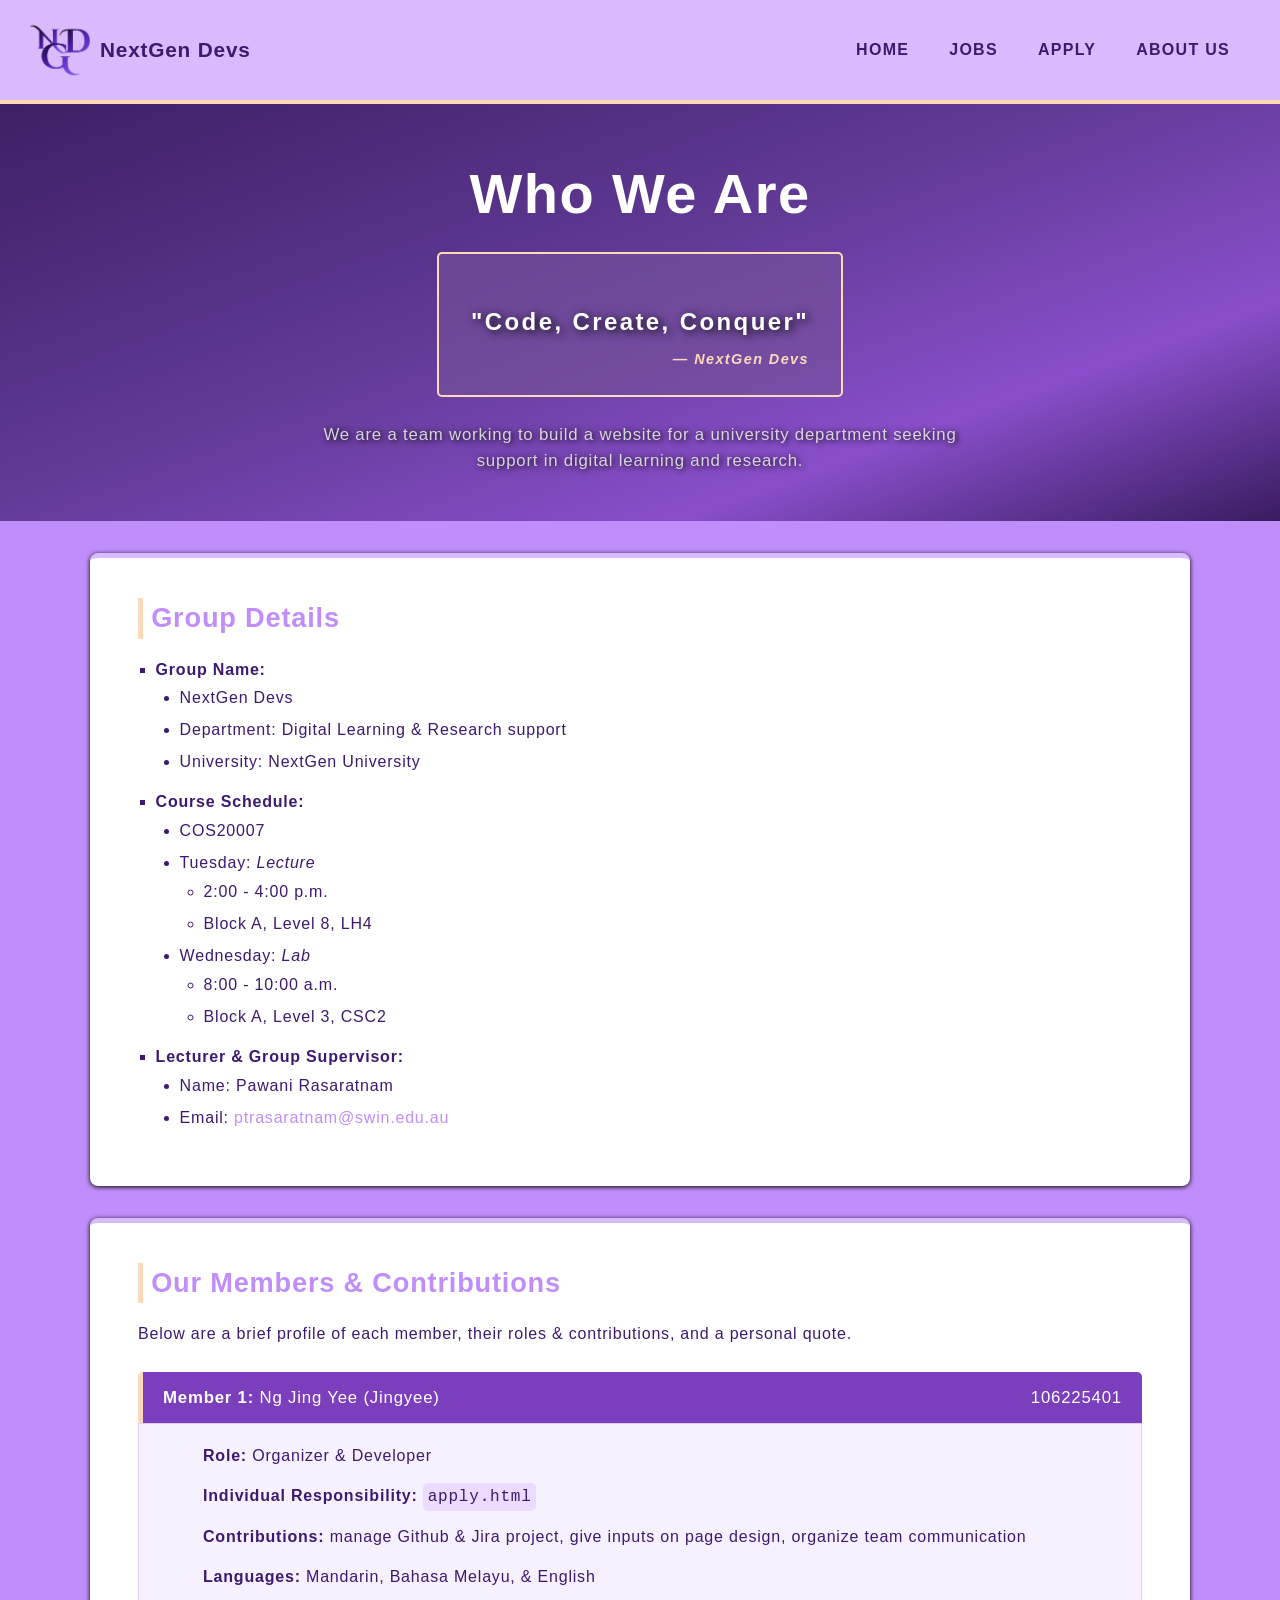
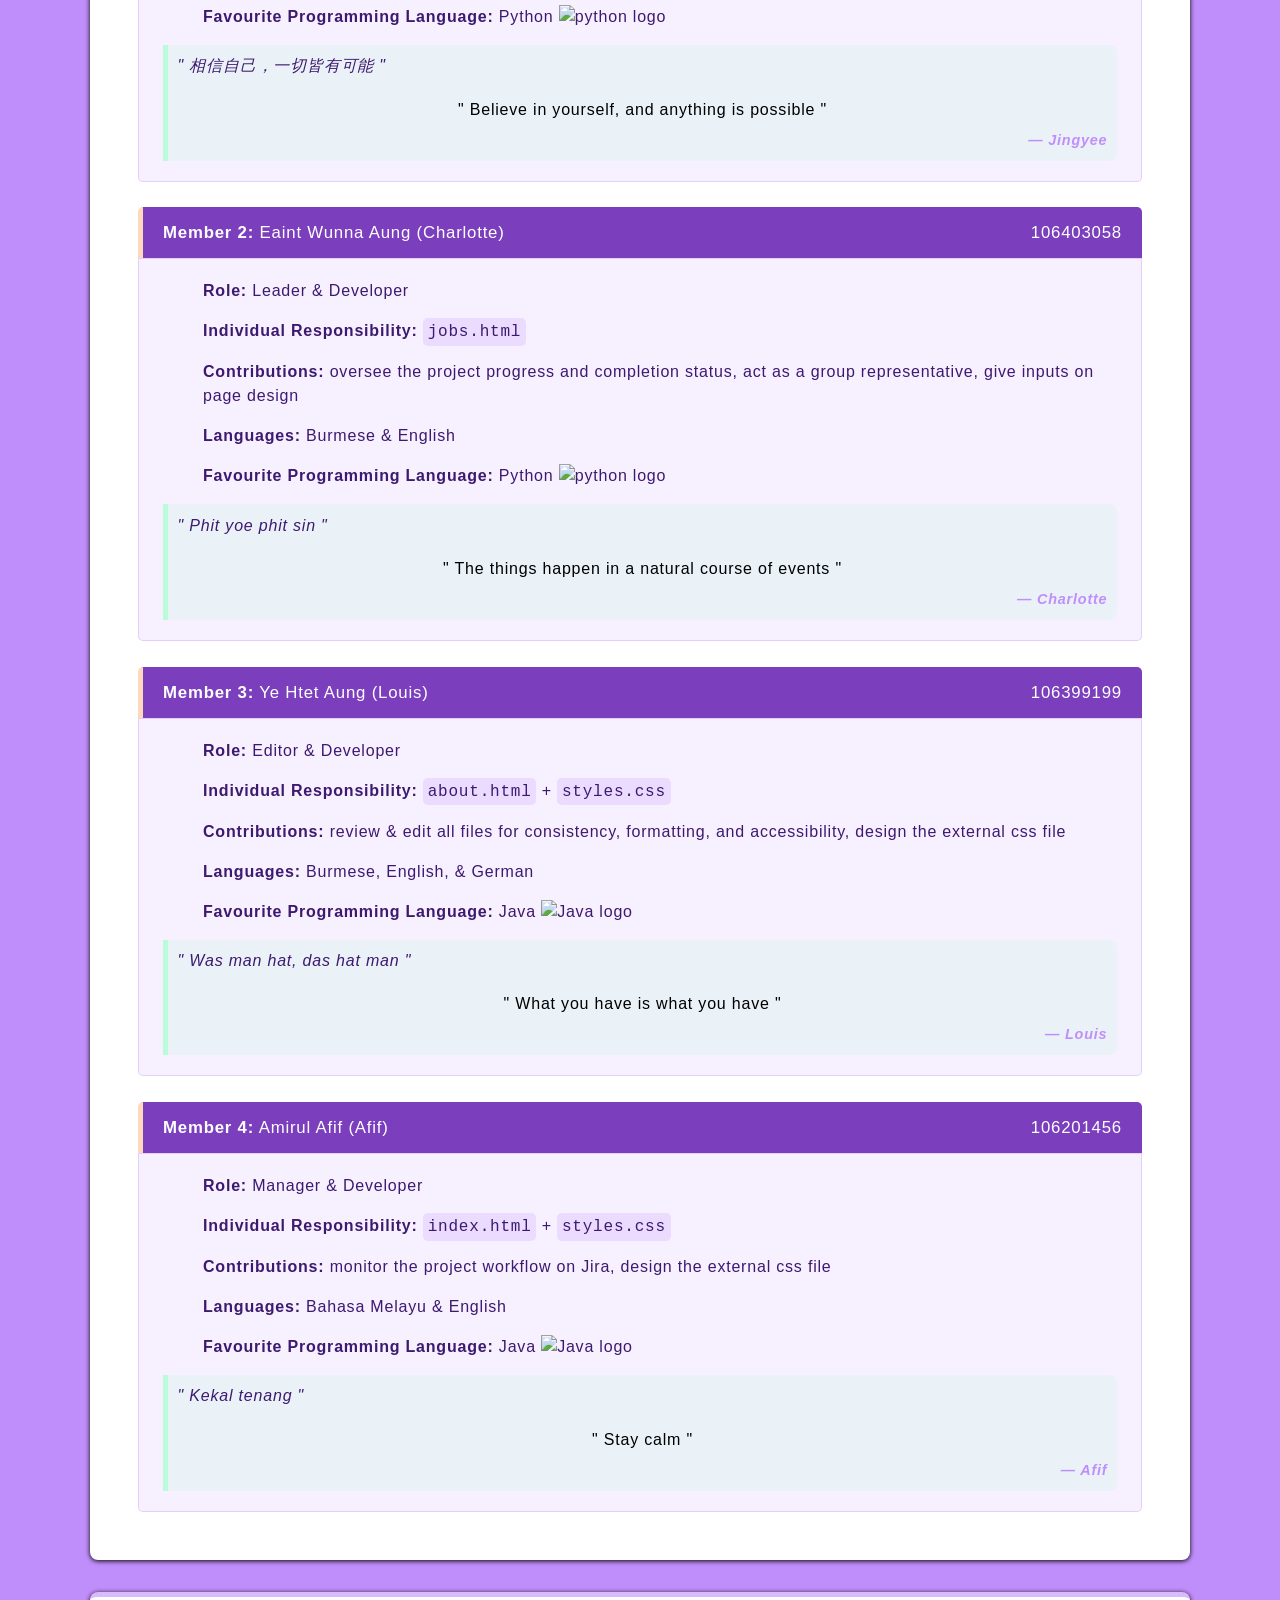
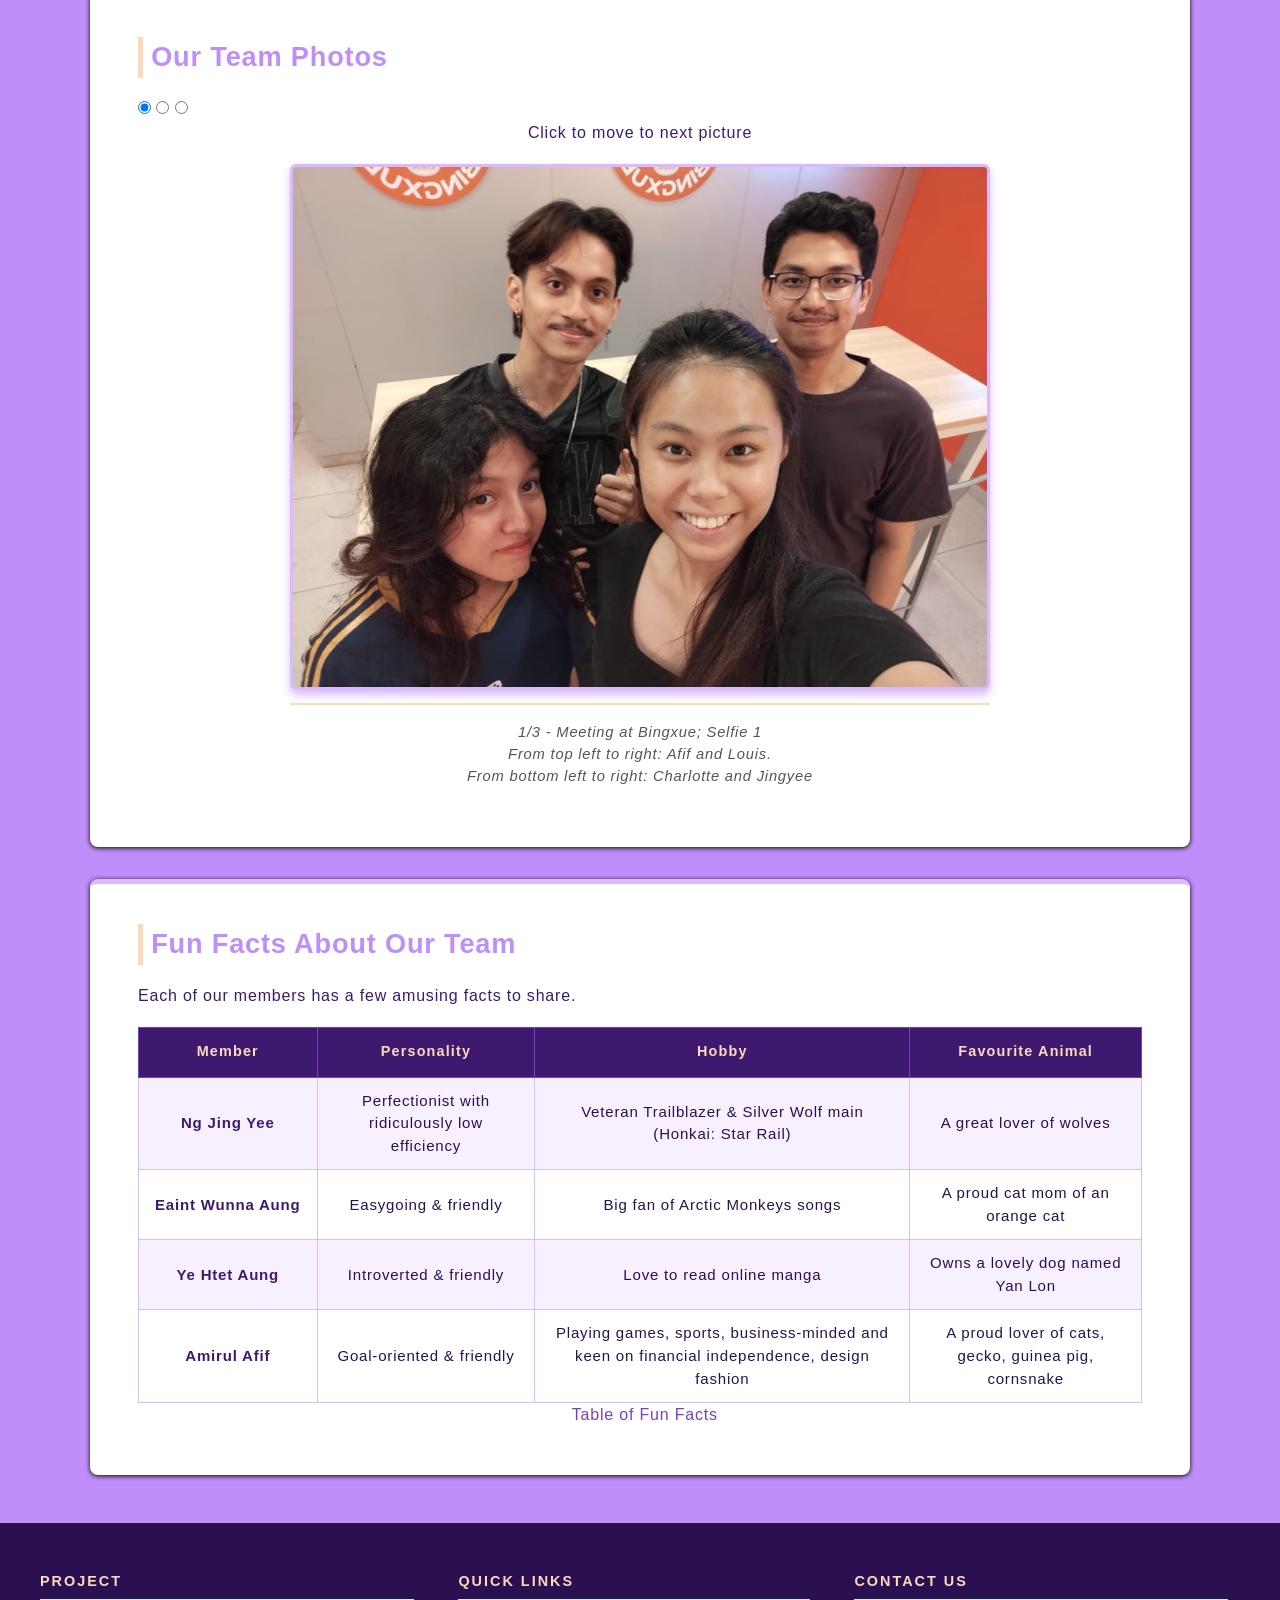
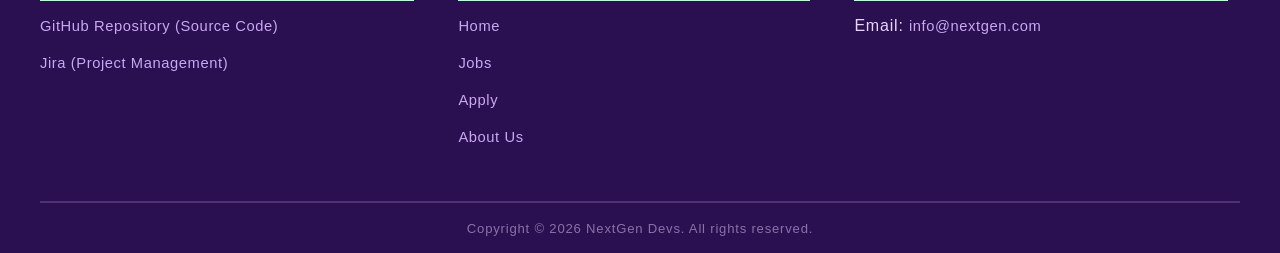
==== commit 5fbb5195: "Updates: corrected the inline attributes of logos" ====
--- a/about.html
+++ b/about.html
@@ -189,7 +189,7 @@
                         <li class="indiv-contrib"><strong>Individual Responsibility:</strong> <code>about.html</code> &plus; <code>styles.css</code></li>
                         <li class="share-contrib"><strong>Contributions:</strong> review &amp; edit all files for consistency, formatting, and accessibility, design the external css file</li>
                         <li class="speak-lang"><strong>Languages:</strong> Burmese, English, &amp; German</li>
-                        <li class="prog-lang"><strong>Favourite Programming Language:</strong> Java <img src="images/java.ico" alt="Java logo" style="height: 20px; display: inlline;"></li>
+                        <li class="prog-lang"><strong>Favourite Programming Language:</strong> Java <img src="images/java.ico" alt="Java logo" style="height: 20px; display: inline;"></li>
                     </ul>
 
                     <blockquote>
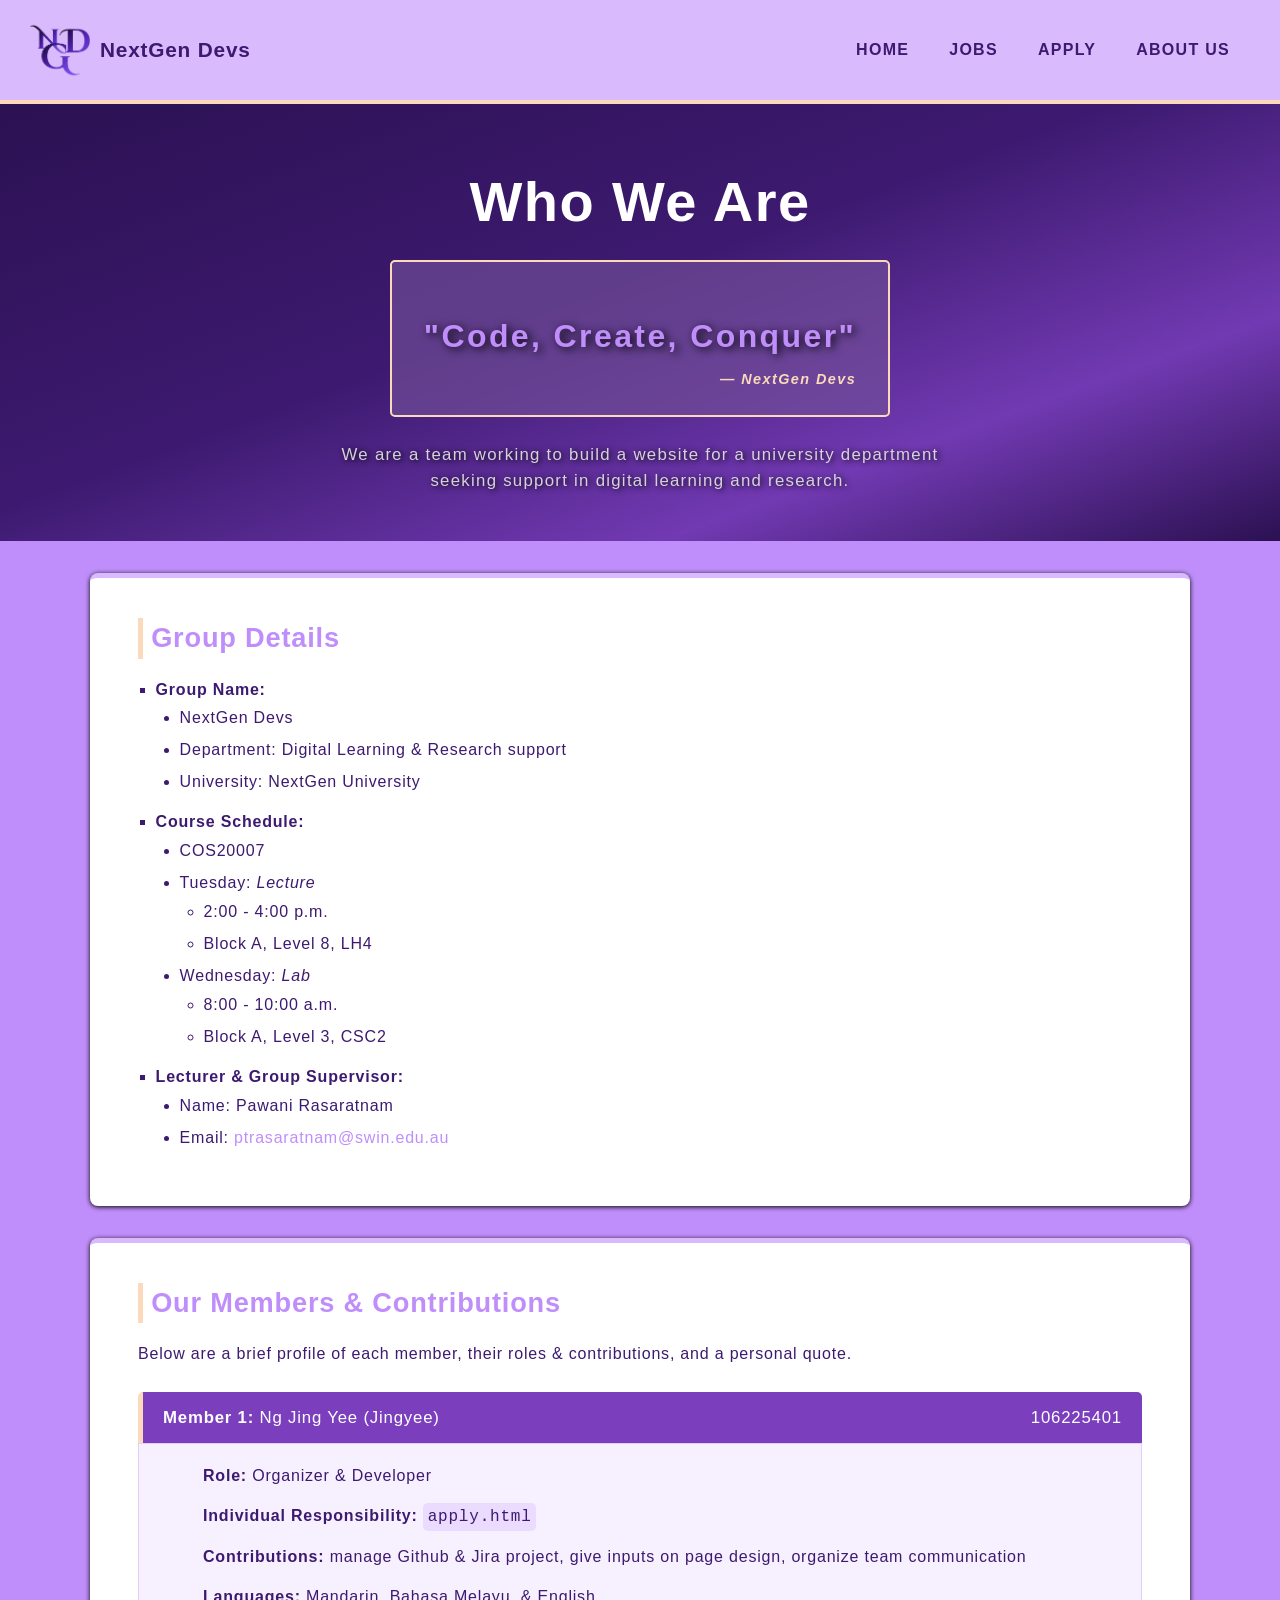
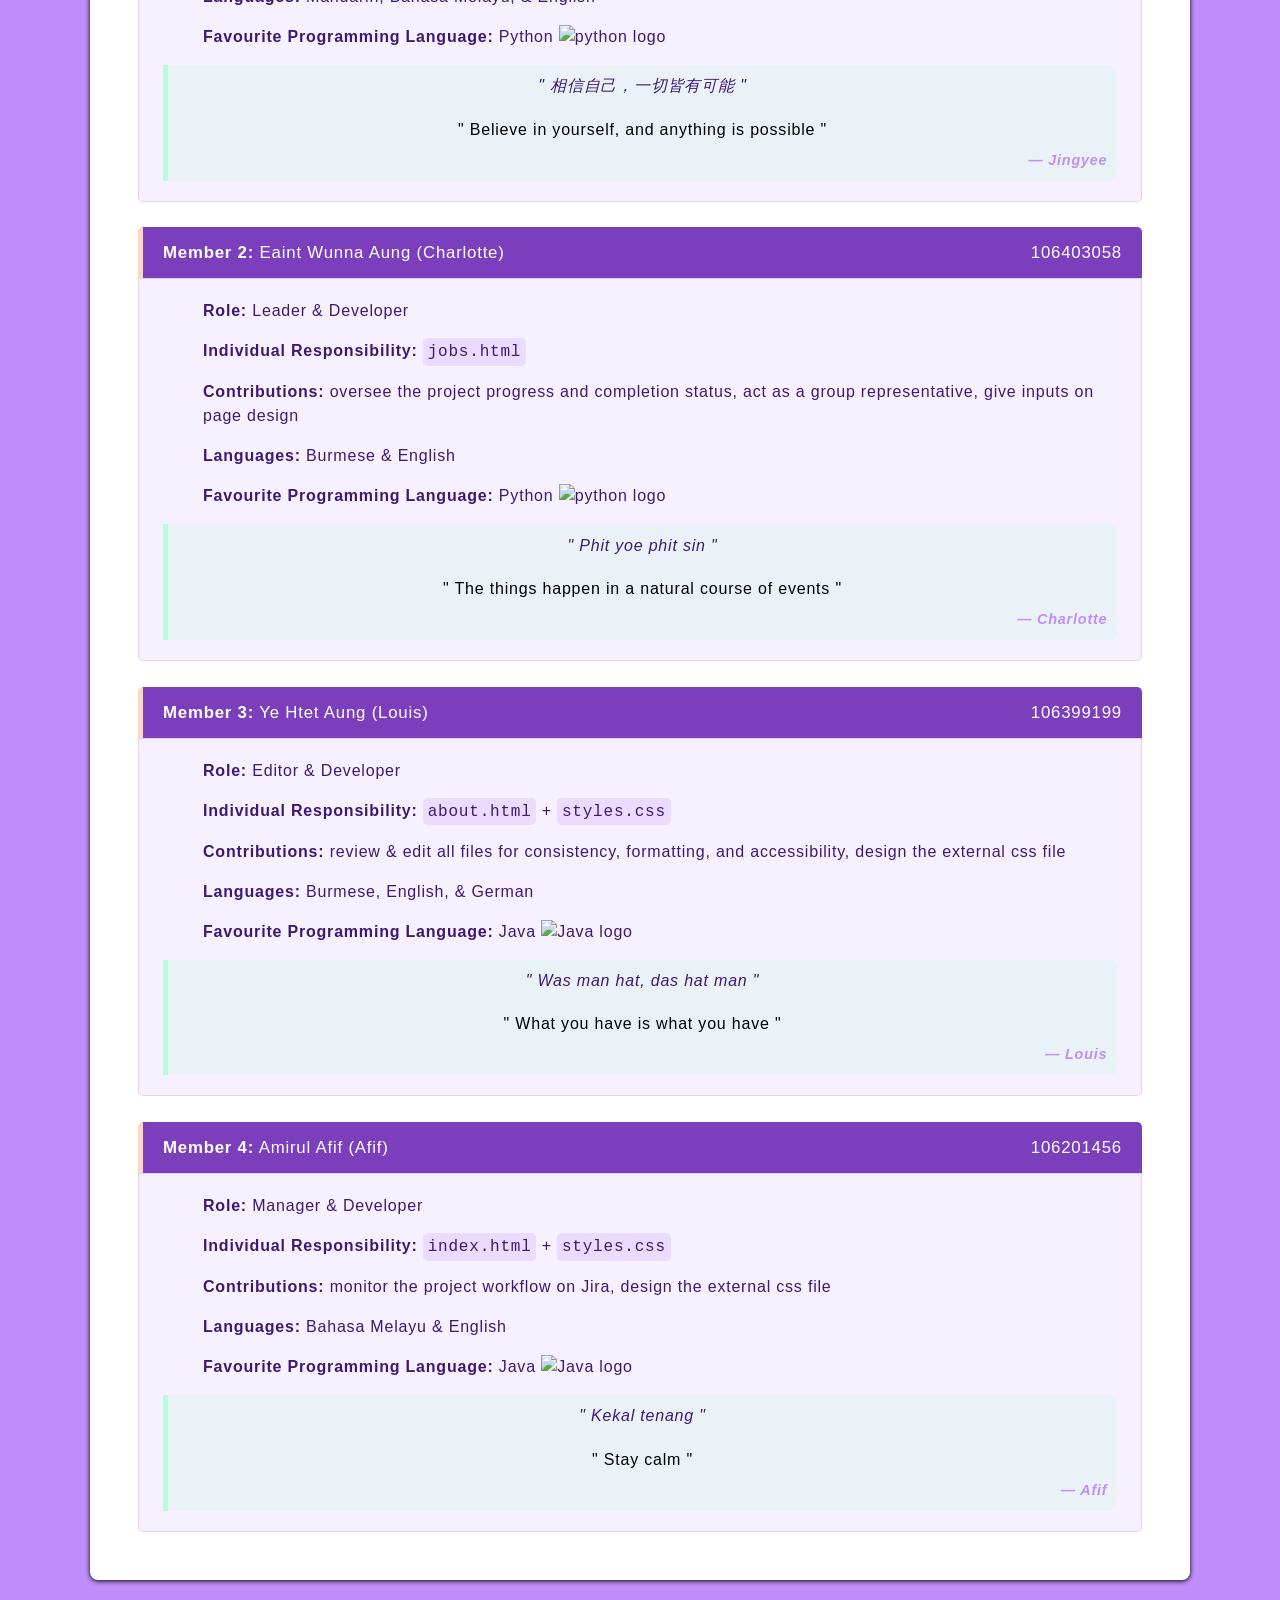
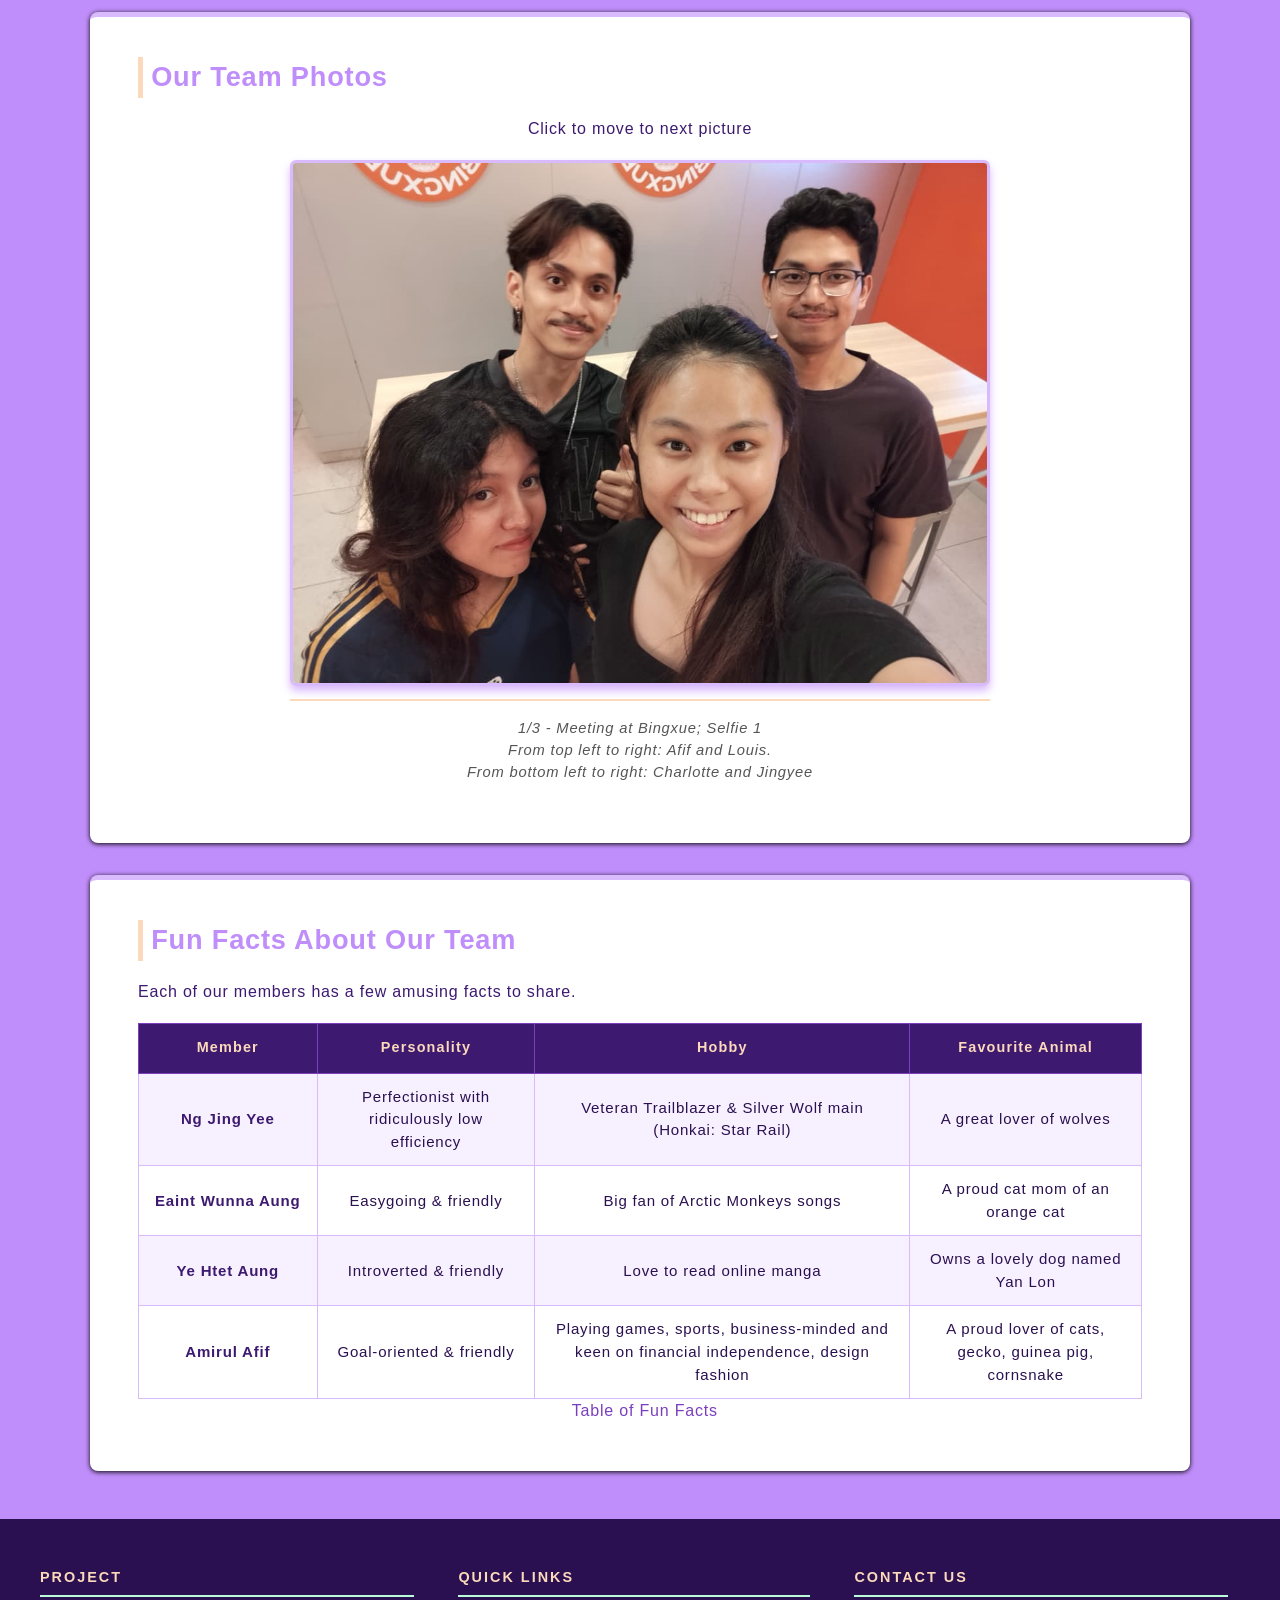
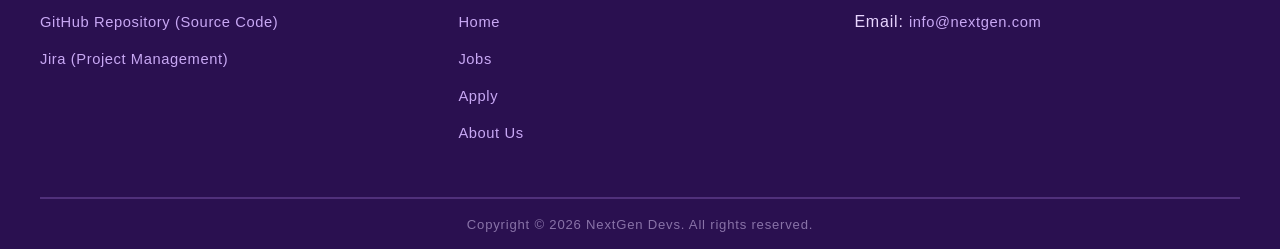
==== commit 6f4481ba: "Updates: edited the css styling for comments and improvements & adding a class in apply.html" ====
--- a/about.html
+++ b/about.html
@@ -54,14 +54,13 @@
         </nav>
     </header>   
 
-    <main>
-        
+    <main id="main">
         <!-- Intro to our team -->
         <section class="our-slogan" aria-labelledby="about-our-slogan">
             <h1 id="about-our-slogan">Who We Are</h1>
             <!-- slogan of our team -->
             <blockquote>
-                <p>"Code, Create, Conquer"</p>
+                <p><a href="apply.html" target="_blank">"Code, Create, Conquer" </a></p>
                 <cite>— NextGen Devs</cite>
             </blockquote>
             <!-- introductory paragraph to our team -->
--- a/styles.css
+++ b/styles.css
@@ -15,6 +15,7 @@
   --peach-light:    #fac08e14;
   --mint:           #BAFCD9;
   --mint-light:     #8efac01f;
+  --mint-dark:      #e3f5ec;
   --white:          #FFFFFF;
   --white-less:     #e6e6e6e6;
   --black:          #000000;
@@ -53,6 +54,11 @@
   color: var(--purple-inkk);
 }
 
+main {
+    width: 100%;
+    box-sizing: border-box;
+}
+
 h1 {
   font-size: 3.5em;
   color: var(--white);
@@ -83,6 +89,7 @@
   outline: none;
 }
 
+/* styling the general navigation bar for all pages */
 header {
   background-color: var(--bg-page);
   padding: 20px 30px;
@@ -138,6 +145,25 @@
   background-color: var(--peach-light);
 }
 
+/* Styling for common Heading  */
+.jobs-heading, .apply-heading, .our-slogan {
+  text-align: center;
+  padding: 3.5rem 2rem 3rem;
+  margin-bottom: 0;
+  letter-spacing: 0.08em;
+  
+  /* 160degree inclined gradient */
+  background-image: linear-gradient(
+    160deg,
+    rgba(42,  16,  80, 0.92) 0%,
+    rgba(61,  26, 112, 0.78) 45%,
+    rgba(123, 63, 190, 0.85) 75%,
+    rgba(42,  16,  80, 0.95) 100%
+  );
+  background-color: var(--purple-inkk);
+}
+
+/* accessibility message pop-up when focused on the link */
 .sr-only {
     position: absolute;
     width: 1px;
@@ -145,7 +171,6 @@
     padding: 0;
     margin: -1px;
     overflow: hidden;
-    clip: rect(0, 0, 0, 0); 
     clip-path: inset(50%);     
     border: 0;
 }
@@ -154,14 +179,12 @@
     position: static; 
     width: auto;
     height: auto;
-    padding: auto;
     margin: auto;
     overflow: visible;
-    clip: auto;
     clip-path: none;
-    border: auto;
-}
-
+}
+
+/* styling for a jump link to main content */
 .skip-link {
     /* layout */
     position: absolute;
@@ -187,6 +210,44 @@
     transform: translateY(0);
     opacity: 1;
     outline: 2px solid #3D1A70;
+}
+
+/* a mini navigation section under page title for Position-description-page and jobs-application-page */
+.short-keys {
+  background-color: var(--purple-extreme);
+  padding: 0.75rem 2rem;
+  border-bottom: 3px solid var(--peach);
+}
+
+.short-keys ul, .two-btn{
+  display: flex;
+  justify-content: center;
+  flex-wrap: wrap;
+  gap: 1.4rem;
+  list-style: none;
+  margin: 1rem 2rem;
+}
+
+.short-keys ul li a {
+  display: inline-block;
+  padding: 0.4rem 1.2rem;
+  color: var(--white-less);
+  border: 1.5px solid var(--purple-lesser);
+  font-size: 0.9rem;
+  font-weight: 550;
+  text-transform: uppercase;
+  letter-spacing: 0.1rem;
+  border-radius: 20px;
+  transition: background-color 0.2s ease,
+              color            0.2s ease,
+              border-color     0.2s ease;
+}
+
+.short-keys ul li a:hover, .short-keys ul li a:focus {
+  background-color: var(--peach);
+  color: var(--purple-inkk);
+  border-color: var(--peach);
+  outline: none;
 }
 
 /* Global buttons */
@@ -217,7 +278,7 @@
   cursor: pointer;
 }
 
-/* Global Footer for all HTML files styling */
+/* Global Footer styling for all pages */
 footer {
   background-color: var(--bg-footer); 
   color: #E8D5FF;
@@ -294,20 +355,6 @@
   flex-direction: column;
   justify-content: center;
   align-items: center;
-  text-align: center;
-  padding: 3em 2em 3em;
-  overflow: hidden;
-
-  /* 160degree inclined gradient */
-  background-image: linear-gradient(
-    160deg,
-    rgba(42,  16,  80, 0.88) 0%,
-    rgba(61,  26, 112, 0.72) 45%,
-    rgba(123, 63, 190, 0.80) 75%,
-    rgba(42,  16,  80, 0.90) 100%
-  );
-  
-  background-color: var(--purple-dark);
 }
 
 .our-slogan h1 {
@@ -327,8 +374,8 @@
 }
 
 .our-slogan blockquote p {
-  font-size: 1.5rem;
-  font-weight: 800;
+  font-size: 2rem;
+  font-weight: bold;
   color: var(--white);
   letter-spacing: 0.15rem;
   text-shadow: 3px 2px 10px var(--black);
@@ -355,12 +402,6 @@
 }
 
 /* General card style for all sections except the first one */
-/* Fix for content alignment */
-main {
-    width: 100%;
-    box-sizing: border-box;
-}
-
 main > section:not(:first-child) {
   background-color: var(--bg-card);
   margin: 2rem auto;
@@ -447,7 +488,7 @@
   color: var(--purple-inkk);
   margin-bottom: 1.2rem;
   display: flex;
-  justify-content: left;
+  justify-content: center;
 }
 
 .contribution dd blockquote p:nth-child(2) {
@@ -465,8 +506,7 @@
   font-weight: 600;
 }
 
-/* Group Photo */
-/* Optimized Pure CSS Image Gallery */
+/* Group Photo using grid */
 .gallery {
   display: grid;
   max-width: 700px;
@@ -477,9 +517,10 @@
 .gallery figure {
   grid-area: 1 / 1; 
   opacity: 0;
-  pointer-events: none; /* Ignore clicks when invisible */
+  
+  /* Ignore clicks when invisible */
+  pointer-events: none; 
   transition: opacity 0.3s ease;
-  margin: 0; 
 }
 
 .gallery label {
@@ -492,8 +533,9 @@
 #img2:checked ~ .gallery .pic2,
 #img3:checked ~ .gallery .pic3 {
   opacity: 1;
-  pointer-events: auto; /* Re-enable clicks */
-  z-index: 1;
+  
+  /* Re-enable clicks */
+  pointer-events: auto; 
 }
 
 .gp-pic figure img {
@@ -590,21 +632,6 @@
 /* 
 Job Positions Description Page Styling 
 */
-.jobs-heading {
-  text-align: center;
-  padding: 3.5rem 2rem 3rem;
-  margin-bottom: 0;
-  letter-spacing: 0.08em;
-  background-image: linear-gradient(
-    160deg,
-    rgba(42,  16,  80, 0.92) 0%,
-    rgba(61,  26, 112, 0.78) 45%,
-    rgba(123, 63, 190, 0.85) 75%,
-    rgba(42,  16,  80, 0.95) 100%
-  );
-  background-color: var(--purple-inkk);
-}
- 
 /* Benefits aside */
 .job-aside {
   float: right;
@@ -612,6 +639,7 @@
   position: sticky;
   top: 0;
   overflow: auto;
+
   background-color: var(--purple-inkk);
   border-left: 5px solid var(--peach);
   border-radius: 0 8px 8px 0;
@@ -625,9 +653,9 @@
   font-weight: 800;
   text-transform: uppercase;
   letter-spacing: 0.14em;
-  color: var(--peach);
   padding-bottom: 0.5rem;
   margin-bottom: 1rem;
+  color: var(--peach);
 }
  
 .job-aside ul {
@@ -698,7 +726,7 @@
   margin-bottom: 1.4rem;
 }
  
-/* Sub-section headings (Salary, Responsibilities…) */
+/* Sub-section headings (Salary, Short Desc,...) */
 .job h4 {
   font-size: 0.90rem;
   font-weight: 800;
@@ -729,19 +757,11 @@
   margin-bottom: 0.5rem;
 }
  
-.job ul {
-  list-style: disc;
-}
- 
-.job ol {
-  list-style: decimal;
-}
- 
 .job li {
   font-size: 0.93rem;
   color: var(--purple-extreme);
   margin-bottom: 0.35rem;
-  line-height: var(--lineHeight);
+  line-height: 1.8rem;
 }
  
 .job ol li::marker {
@@ -762,80 +782,29 @@
 /* 
 Job Application Page Styling
 */
-.apply-heading {
-  text-align: center;
-  padding: 3.5rem 2rem 3rem;
-  margin-bottom: 0;
-  letter-spacing: 0.08em;
-  background-image: linear-gradient(
-    160deg,
-    rgba(42,  16,  80, 0.92) 0%,
-    rgba(61,  26, 112, 0.78) 45%,
-    rgba(123, 63, 190, 0.85) 75%,
-    rgba(42,  16,  80, 0.95) 100%
-  );
-  background-color: var(--purple-inkk);
-}
-
 .apply-heading h1 {
   margin-bottom: 0;
   letter-spacing: 0.08em;
 }
 
-.short-keys {
-  background-color: var(--purple-extreme);
-  padding: 0.75rem 2rem;
-  border-bottom: 3px solid var(--peach);
-}
-
-.short-keys ul, .two-btn{
-  display: flex;
-  justify-content: center;
-  flex-wrap: wrap;
-  gap: 1.4rem;
-  list-style: none;
-  margin: 1rem 2rem;
-}
-
-.short-keys ul li a {
-  display: inline-block;
-  padding: 0.4rem 1.2rem;
-  color: var(--white-less);
-  border: 1.5px solid var(--purple-lesser);
-  font-size: 0.9rem;
-  font-weight: 550;
-  text-transform: uppercase;
-  letter-spacing: 0.1rem;
-  border-radius: 20px;
-  transition: background-color 0.2s ease,
-              color            0.2s ease,
-              border-color     0.2s ease;
-}
-
-.short-keys ul li a:hover, .short-keys ul li a:focus {
-  background-color: var(--peach);
-  color: var(--purple-inkk);
-  border-color: var(--peach);
-  outline: none;
-}
-
+/* form container */
 #application-form {
-  display: flex;
-  flex-direction: column;
-  gap: 2rem;
   max-width: 1100px;
   margin: 2rem auto 3rem;
   padding: 0 1.5rem;
-}
-
-/* Sections of Q/A cards */
+
+  display: flex;
+  flex-direction: column;
+  gap: 2rem;
+}
+
+/* Sections of Question cards */
 .form-section {
   background-color: var(--bg-card-alt);
   border-top: 5px solid var(--purple-dark);
   border-left: 3px solid var(--purple-light);
   border-radius: 8px;
   padding: 2rem 2.5rem;
-  gap: 1.2rem;
   box-shadow: 0 1px 5px rgba(42, 16, 80, 0.18);
 }
 
@@ -843,85 +812,160 @@
     margin-bottom: 1rem;
 }
 
-#job label, input {
-  font-size: 1.2rem;
+/* Label in the job section */
+#job label {
+  font-size: 0.88rem;
+  font-weight: bold;
+  color: var(--purple-inkk);
+
   display: inline-block;
-  justify-content: space-between;
-  min-width: auto;
-}
-
+  width: 35%;
+}
+
+#jobref {
+  display: inline-block;
+  width: 60%;
+  box-sizing: border-box;
+
+  flex-wrap: nowrap;
+  padding: 0.55rem 0.8rem;
+  font-family: var(--font);
+  font-size: 0.9rem;
+  letter-spacing: var(--letterSpace);
+  line-height: var(--lineHeight);
+  color: var(--purple-inkk);
+  background-color: var(--white);
+  border: 1.5px solid var(--purple-lesser);
+  border-radius: 5px;
+  transition: border-color 0.2s ease, box-shadow 0.2s ease;
+}
+
+#job label, #jobref {
+  vertical-align: middle;
+}
+
+/* available positions container */
 #job div {
   margin-top: 1rem;
   padding: 0.6rem;
   border-left: 5px solid var(--mint);
-  background-color: var(--mint-light);
+  background-color: var(--mint-dark);
   border-radius: 0 8px 8px 0;
-  display: flex;
-  justify-content: right;
-}
-
-.form-section fieldset legend {
-  font-size: 0.78rem;
-  font-weight: bolder;
-  text-transform: uppercase;
-  letter-spacing: 0.13em;
-  background-color: var(--purple-extreme);
-  color: var(--peach);
-  padding: 0.3em 0.9em;
-  border-radius: 4px;
-  margin-bottom: 0.4rem;
-}
-
+
+  display: flex;
+  align-items: center;
+  width: 100%;
+}
+
+#job-help p {
+  font-weight: bold;
+  color: var(--purple-dark);
+}
+ 
+#job-help ul {
+  list-style: none;
+}
+ 
+#job-help ul li {
+  position: relative;
+  padding-left: 1.3rem;
+  margin-bottom: 0.5rem;
+  font-size: 0.86rem;
+}
+ 
+#job-help ul li::before {
+  content: '›';
+  position: absolute;
+  left: 0;
+
+  font-weight: 800;
+  font-size: 1rem;
+  line-height: 1.3;
+  color: var(--purple-deeper);
+}
+
+/* Applicant Details and Skills sections */
 .form-section > fieldset {
   border: 1.5px solid var(--purple-lesser);
   border-radius: 6px;
   padding: 1.4rem 1.5rem 1.2rem;
   background-color: var(--bg-card-alt);
   margin-bottom: 1rem;
+  
   display: grid;
-  grid-template-columns: 180px 1fr;
-  column-gap: 1rem;
-  row-gap: 0.85rem;
+  grid-template-columns: auto 1fr;
+  gap: 2rem 1.5rem;
   align-items: center;
-}
-
+  justify-content: left;
+}
+
+/* Gender fieldset container */
 .form-section fieldset fieldset {
   grid-column: 1 / -1;
   border: 1.5px solid var(--purple-light);
   border-radius: 5px;
-  padding: 0.9rem 1.2rem;
+  padding: 1.5rem 3rem;
   background-color: var(--bg-card);
  
-  /* Override the outer grid */
-  display: flex;
-  flex-wrap: wrap;
+  /* Override the outer grid with flexbox */
+  display: flex;
+  flex-flow: row wrap;
   align-items: center;
-  gap: 0.5rem 1.8rem;
-}
-
-#applicant-details fieldset fieldset legend {
-  font-size: 0.75rem;
+  justify-content: center;
+  justify-self: center;
+  gap: 1rem 1.8rem;
+}
+
+.form-section fieldset legend, #applicant-details fieldset fieldset legend {
+  font-size: 0.9rem;
   font-weight: bolder;
   text-transform: uppercase;
-  letter-spacing: 0.13em;
+  letter-spacing: 0.15em;
+  padding: 0.3em 0.9em;
+  border-radius: 5px;
+  background-color: var(--purple-extreme);
+  color: var(--peach);
+}
+
+#applicant-details fieldset fieldset legend {
+  font-size: 0.85rem;
+  background-color: var(--black-less);
   color: var(--white);
-  background-color: var(--black-less);
-  padding: 0.3em 0.9em;
-  border-radius: 4px;
-}
-
-.form-section > fieldset label,
-.form-section fieldset:not(fieldset fieldset) > label {
+}
+
+.form-section > fieldset label:not(label[for = "others"]) {
   font-size: 0.88rem;
   font-weight: bold;
+  letter-spacing: var(--letterSpace);
+  text-align: right;
   color: var(--purple-inkk);
-  letter-spacing: 0.04em;
-  align-self: center;
-  min-width: auto;
+}
+
+.form-section > fieldset label[for = "others"] {
+  font-size: 0.88rem;
+  font-weight: bold;
+  letter-spacing: var(--letterSpace);
+  color: var(--purple-inkk);
+}
+
+.form-section fieldset fieldset div label {
+  font-size: 0.88rem;
+  font-weight: bold;
+  cursor: pointer;
+  margin-right: 0.5rem;
+  color: var(--purple-inkk);  
+}
+
+/* Radio input */
+.form-section input[type="radio"] {
+  width: 16px;
+  height: 16px;
+  cursor: pointer;
+  accent-color: var(--purple-deeper);
 }
 
 /* ── Text inputs & select in the grid ── */
-.form-section input[type="text"],
+.form-section input[type="text"]:not(#jobref),
 .form-section input[type="email"],
 .form-section input[type="tel"],
 .form-section select {
@@ -929,12 +973,12 @@
   padding: 0.55rem 0.8rem;
   font-family: var(--font);
   font-size: 0.9rem;
+  letter-spacing: var(--letterSpace);
+  line-height: var(--lineHeight);
   color: var(--purple-inkk);
   background-color: var(--white);
   border: 1.5px solid var(--purple-lesser);
   border-radius: 5px;
-  letter-spacing: var(--letterSpace);
-  line-height: var(--lineHeight);
   transition: border-color 0.2s ease, box-shadow 0.2s ease;
 }
 
@@ -961,178 +1005,10 @@
   box-shadow: 0 2px 0 2px rgba(224, 92, 92, 0.18);
 }
 
-/* pointer appearance */
+/* pointer appearance at select input */
 .form-section select {
-  background-repeat: no-repeat;
-  background-position: right 0.8rem center;
   padding-right: 2.2rem;
   cursor: pointer;
-}
-
-/* Inner legend (Gender) */
-.form-section fieldset fieldset > legend {
-  font-size: 0.76rem;
-  font-weight: 700;
-  text-transform: uppercase;
-  letter-spacing: 0.1em;
-  color: var(--purple-deeper);
-  background-color: transparent;
-  padding: 0 0.4em;
-  border-radius: 0;
-  margin-bottom: 0.3rem;
-  /* Make legend flow inside the flex container */
-  flex-basis: 100%;
-}
- 
-/* Radio input */
-.form-section input[type="radio"] {
-  width: 16px;
-  height: 16px;
-  accent-color: var(--purple-deeper);
-  cursor: pointer;
-  flex-shrink: 0;
-}
- 
-/* Radio label — inline, tight to its input */
-.form-section fieldset fieldset label {
-  font-size: 0.88rem;
-  font-weight: 500;
-  color: var(--purple-inkk);
-  cursor: pointer;
-  margin-right: 0.4rem;
-  /* Reset grid alignment from outer fieldset */
-  align-self: auto;
-}
-
-#job .form-section {
-  /* Override flex to grid so label|input align in 2 columns */
-  display: grid;
-  grid-template-columns: 180px 1fr;
-  column-gap: 1rem;
-  row-gap: 0.85rem;
-  align-items: start;
-}
- 
-/* h2 and div#jobhelp span full width */
-#job .form-section h2,
-#job .form-section div {
-  grid-column: 1 / -1;
-}
- 
-/* Label in the job section */
-#job .form-section > label {
-  font-size: 0.88rem;
-  font-weight: 600;
-  color: var(--purple-inkk);
-  align-self: center;
-}
- 
-/* ── #jobhelp hint box ── */
-#job-help {
-  background-color: var(--bg-card-alt);
-  border-left: 4px solid var(--mint);
-  border-radius: 0 5px 5px 0;
-  padding: 0.9rem 1.1rem;
-  font-size: 0.88rem;
-  color: var(--black-less);
-  line-height: var(--lineHeight);
-
-  justify-self: center !important;
-}
- 
-#job-help p {
-  font-weight: 600;
-  color: var(--purple-inkk);
-  margin-bottom: 0.5rem;
-}
- 
-#job-help ul {
-  list-style: none;
-  padding: 0;
-  display: flex;
-  flex-direction: column;
-  gap: 0.3rem;
-  align-items: flex-start;
-}
- 
-#job-help ul li {
-  position: relative;
-  padding-left: 1.3rem;
-  font-size: 0.86rem;
-}
- 
-#job-help ul li::before {
-  content: '›';
-  position: absolute;
-  left: 0;
-  color: var(--purple-deeper);
-  font-weight: 800;
-  font-size: 1rem;
-  line-height: 1.3;
-}
-
-#job .form-section {
-  /* Override flex to grid so label|input align in 2 columns */
-  display: grid;
-  grid-template-columns: 180px 1fr;
-  column-gap: 1rem;
-  row-gap: 0.85rem;
-  align-items: start;
-}
- 
-/* h2 and div#jobhelp span full width */
-#job .form-section h2,
-#job .form-section div {
-  grid-column: 1 / -1;
-}
- 
-/* Label in the job section */
-#job .form-section > label {
-  font-size: 0.88rem;
-  font-weight: 600;
-  color: var(--purple-inkk);
-  align-self: center;
-}
- 
-/* ── #jobhelp hint box ── */
-#job-help {
-  background-color: var(--bg-card-alt);
-  border-left: 4px solid var(--mint);
-  border-radius: 0 5px 5px 0;
-  padding: 0.9rem 1.1rem;
-  font-size: 0.88rem;
-  color: var(--black-less);
-  line-height: var(--lineHeight);
-}
- 
-#job-help p {
-  font-weight: 600;
-  color: var(--purple-inkk);
-  margin-bottom: 0.5rem;
-}
- 
-#job-help ul {
-  list-style: none;
-  padding: 0;
-  display: flex;
-  flex-direction: column;
-  gap: 0.3rem;
-}
- 
-#job-help ul li {
-  position: relative;
-  padding-left: 1.3rem;
-  font-size: 0.86rem;
-}
- 
-#job-help ul li::before {
-  content: '›';
-  position: absolute;
-  left: 0;
-  color: var(--purple-deeper);
-  font-weight: 800;
-  font-size: 1rem;
-  line-height: 1.3;
 }
 
 #skills fieldset {
@@ -1243,13 +1119,14 @@
   margin-top: 0rem;
   margin-bottom: 0.3rem;
 }
-/* .form-section input[type="text"]:user-invalid */
+
 /* Show it ONLY when invalid */
-input:user-invalid + .error-text {
+input:user-invalid + .error-text, select:user-invalid + .error-text, .form-section fieldset fieldset:has(input[type="radio"]:user-invalid) .error-text {
     display: block;
     text-align: right;
 }
 
+/* specifically for jobref only */
 #jobref:user-invalid + .error-text {
     display: block;
     text-align: left;
@@ -1358,7 +1235,7 @@
               border-color 0.25s ease, transform 0.15s ease;
 }
  
-/* Primary — peach fill on dark bg */
+/* peach fill on dark bg */
 .job-btn, .aboutus-btn {
   background-color: var(--peach);
   color: var(--purple-inkk);
@@ -1443,6 +1320,7 @@
   margin-bottom: 2rem;
 }
  
+/* Description cards styling */
 .card {
   background-color: var(--bg-card);
   border-top: 5px solid var(--purple-dark);
@@ -1483,7 +1361,6 @@
 */
 
 
-
 /* media query for jobs.html making aside responsive */
 @media (max-width: 700px) {
   .job-aside {
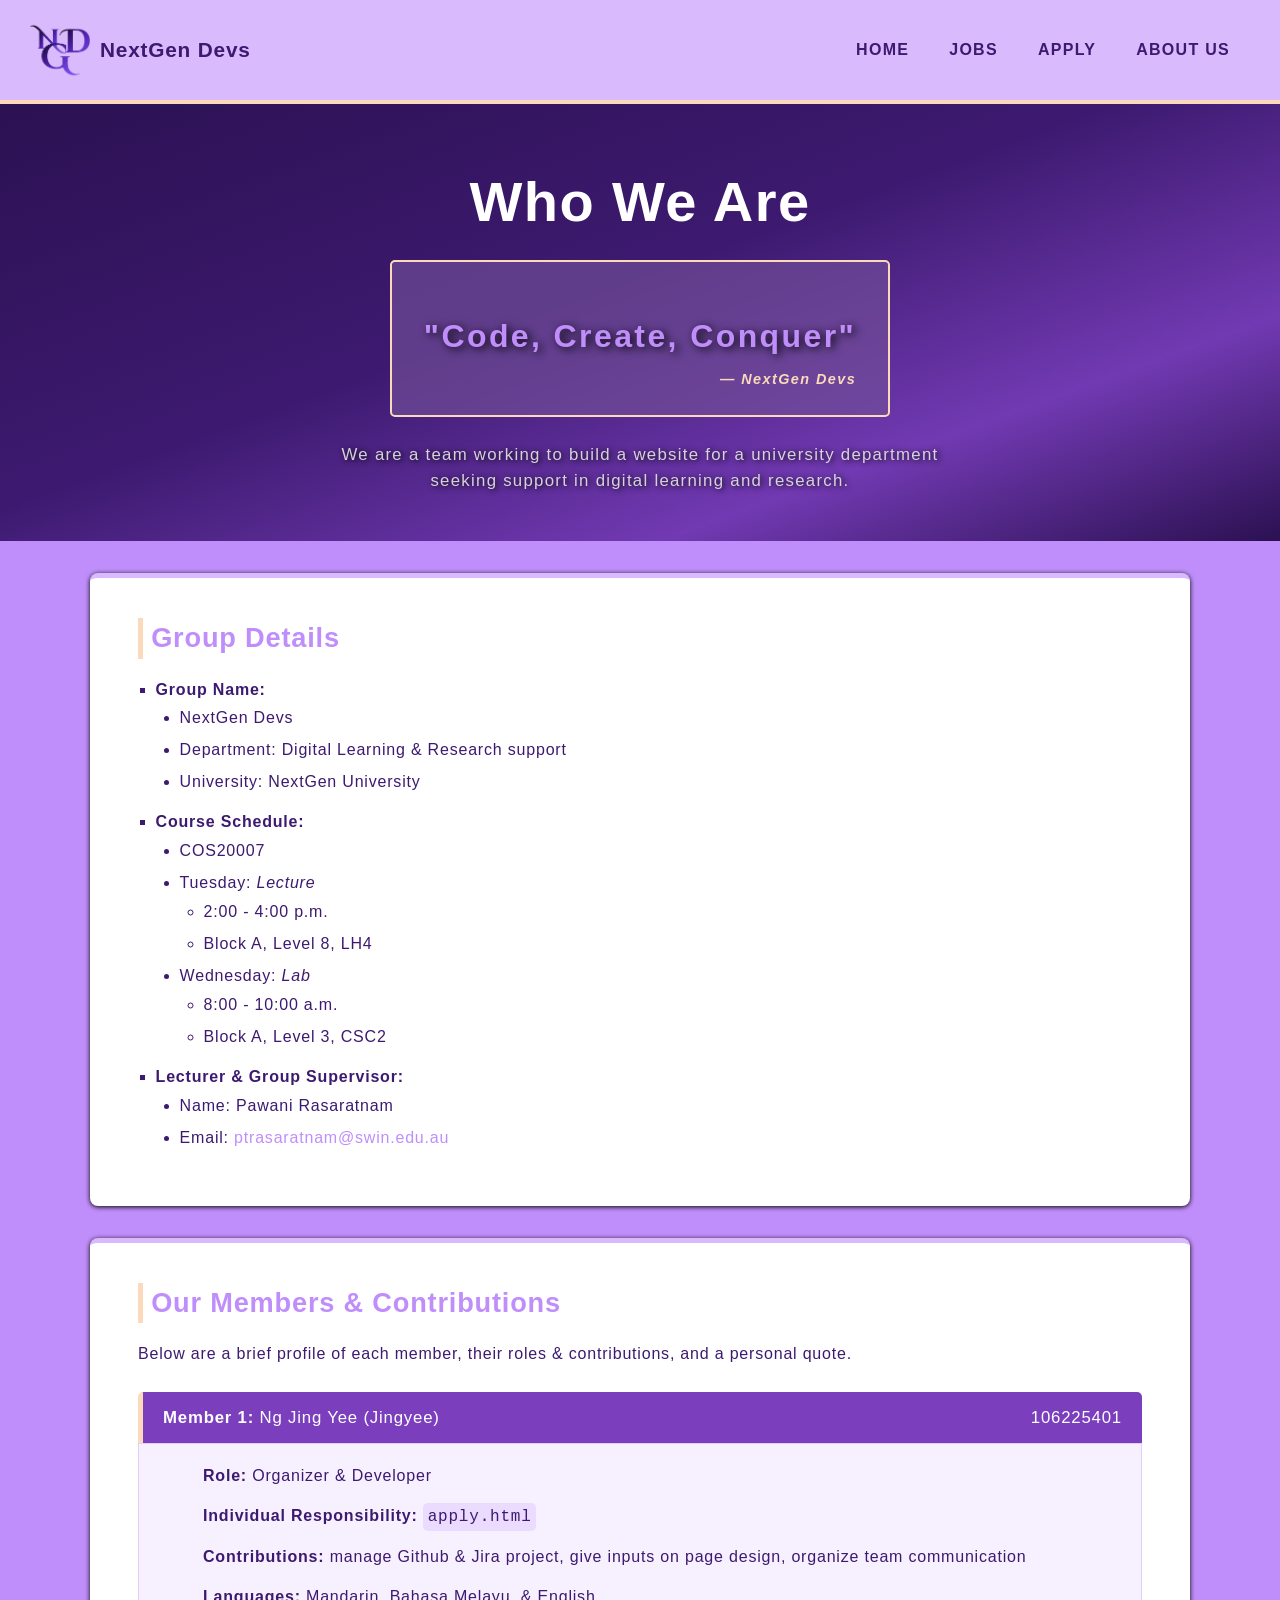
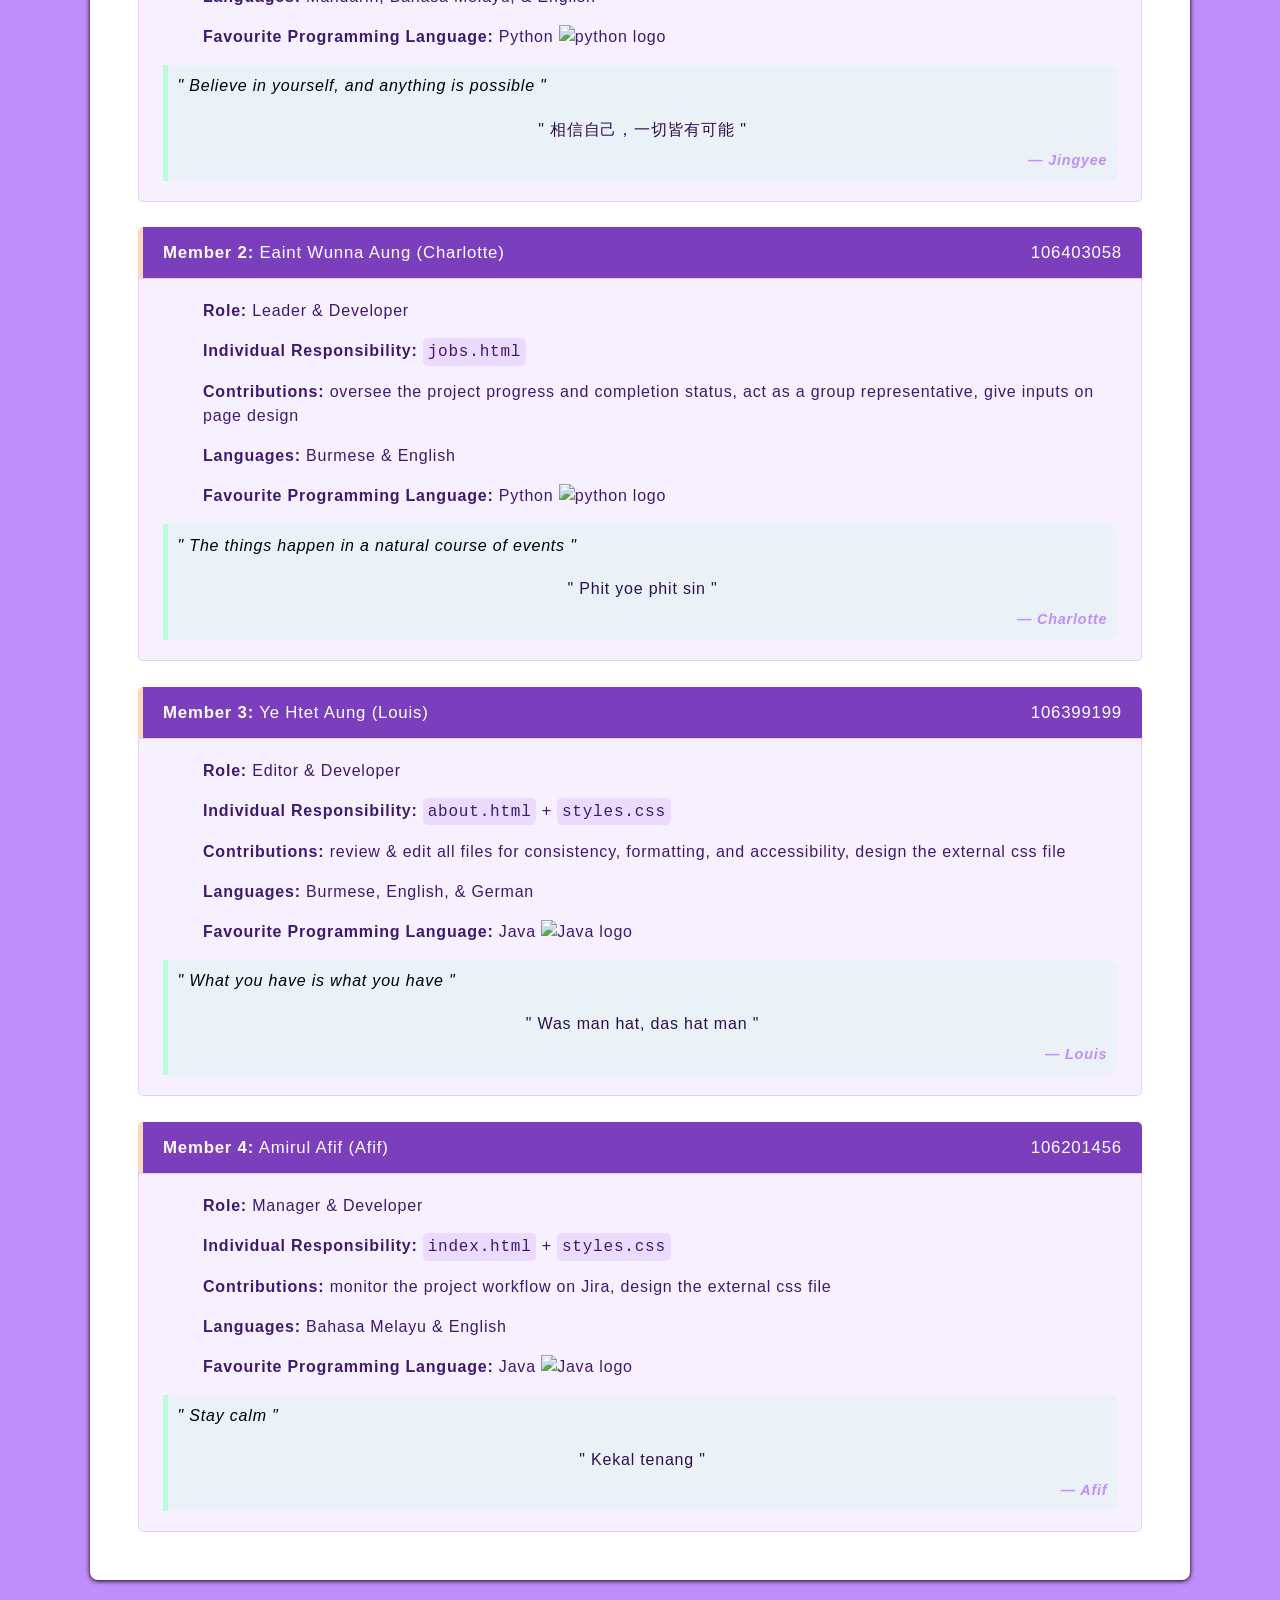
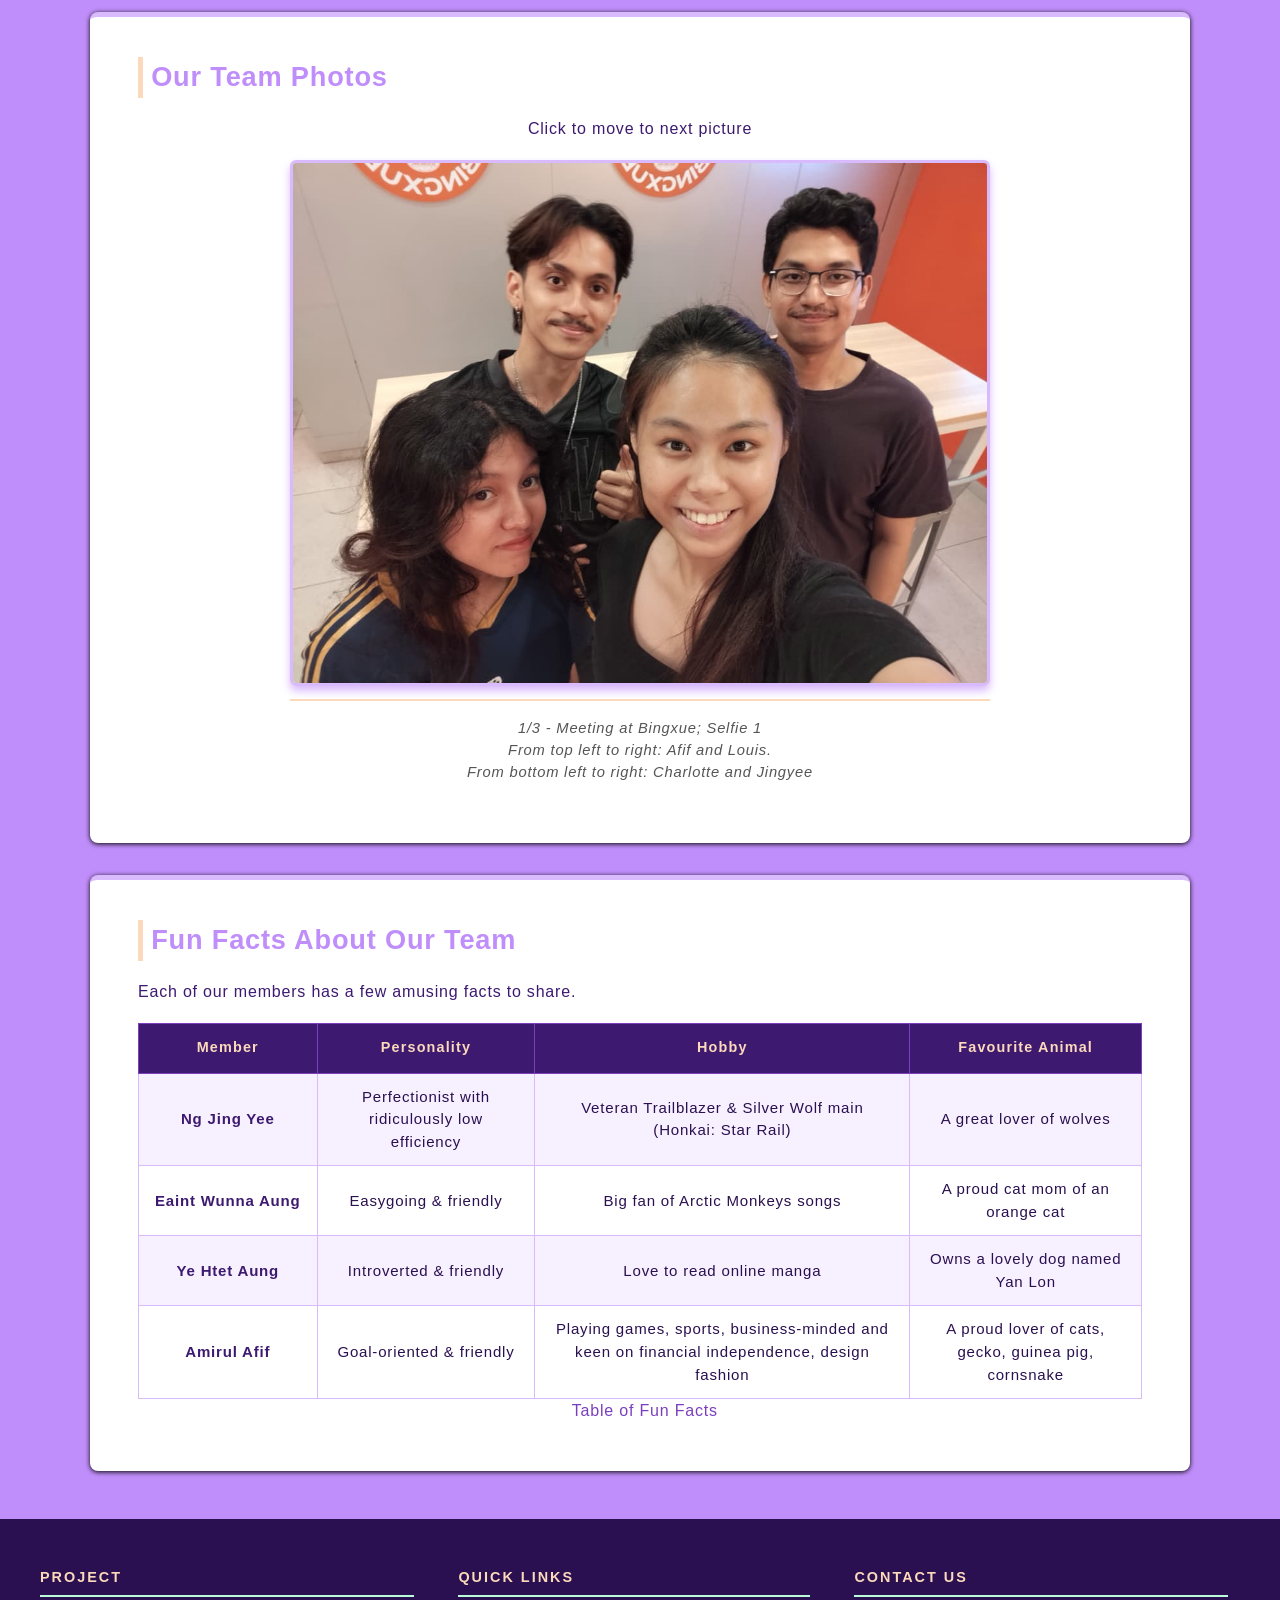
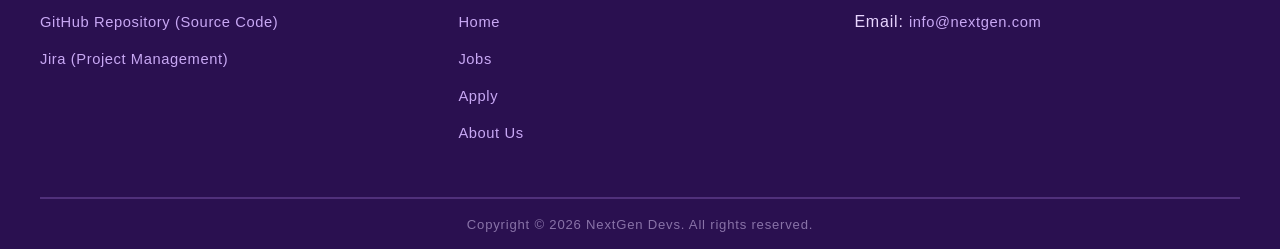
==== commit 0a046474: "Final Updates: revalidate the css again to ensure everything works properly" ====
--- a/about.html
+++ b/about.html
@@ -144,9 +144,9 @@
                     </ul>
 
                     <blockquote>
+                        <p class="tran-quote">" Believe in yourself, and anything is possible "</p>
+                        
                         <p class="og-quote">" 相信自己，一切皆有可能 "</p>
-                        
-                        <p class="tran-quote">" Believe in yourself, and anything is possible "</p>
                         
                         <cite>— Jingyee</cite>
                     </blockquote>
@@ -168,10 +168,10 @@
                     </ul>
 
                     <blockquote>
-                        <p class="og-quote">" Phit yoe phit sin "</p>
-
                         <p class="tran-quote">" The things happen in a natural course of events "</p>
                         
+                        <p class="og-quote">" Phit yoe phit sin "</p>
+
                         <cite>— Charlotte</cite>
                     </blockquote>
                 </dd>
@@ -192,9 +192,9 @@
                     </ul>
 
                     <blockquote>
+                        <p class="tran-quote">" What you have is what you have "</p>                        
+
                         <p class="og-quote">" Was man hat, das hat man "</p>
-
-                        <p class="tran-quote">" What you have is what you have "</p>
 
                         <cite>— Louis</cite>
                     </blockquote>
@@ -216,9 +216,9 @@
                     </ul>
 
                     <blockquote>
+                        <p class="tran-quote">" Stay calm "</p>                        
+
                         <p class="og-quote">" Kekal tenang "</p>
-
-                        <p class="tran-quote">" Stay calm "</p>
 
                         <cite>— Afif</cite>
                     </blockquote>
--- a/styles.css
+++ b/styles.css
@@ -485,17 +485,17 @@
 
 .contribution dd blockquote p:first-child {
   font-style: italic;
-  color: var(--purple-inkk);
   margin-bottom: 1.2rem;
   display: flex;
+  justify-content: left;
+  color: var(--black);
+}
+
+.contribution dd blockquote p:nth-child(2) {
+  margin-bottom: 0.5rem;
+  display: flex;
   justify-content: center;
-}
-
-.contribution dd blockquote p:nth-child(2) {
-  color: var(--black);
-  margin-bottom: 0.5rem;
-  display: flex;
-  justify-content: center;
+  color: var(--purple-extreme);
 }
 
 .contribution dd blockquote cite {
@@ -712,8 +712,21 @@
   margin-bottom: 0.3rem;
 }
  
+/* Sub-section headings (Salary, Short Desc,...) */
+.job h3:not(.ref-no) {
+  font-size: 0.90rem;
+  font-weight: 800;
+  text-transform: uppercase;
+  letter-spacing: 0.1em;
+  color: var(--purple-inkk);
+  border-bottom: 1.5px solid var(--peach);
+  padding-bottom: 0.3rem;
+  margin-top: 1.3rem;
+  margin-bottom: 0.6rem;
+}
+
 /* Reference Number heading */
-.job h3 {
+.ref-no {
   display: inline-block;
   font-size: 0.95rem;
   font-weight: 600;
@@ -724,19 +737,6 @@
   padding: 0.5em 0.9em;
   border-radius: 10px;
   margin-bottom: 1.4rem;
-}
- 
-/* Sub-section headings (Salary, Short Desc,...) */
-.job h4 {
-  font-size: 0.90rem;
-  font-weight: 800;
-  text-transform: uppercase;
-  letter-spacing: 0.1em;
-  color: var(--purple-inkk);
-  border-bottom: 1.5px solid var(--peach);
-  padding-bottom: 0.3rem;
-  margin-top: 1.3rem;
-  margin-bottom: 0.6rem;
 }
  
 /* Short description */
@@ -787,6 +787,23 @@
   letter-spacing: 0.08em;
 }
 
+/* call-to-action jump link button styling */
+.cta-btn {
+    background-color: var(--purple-extreme);
+    padding: 0.75rem 2rem;
+    border: 1px solid var(--white-less);
+    border-radius: 8px;
+    display: inline-block;
+    margin-top: 2rem;
+    font-weight: bold;
+}
+
+.cta-btn:hover {
+    background-color: var(--peach);
+    color: var(--purple-extreme);
+    font-weight: bold;
+}
+
 /* form container */
 #application-form {
   max-width: 1100px;
@@ -855,11 +872,7 @@
   display: flex;
   align-items: center;
   width: 100%;
-}
-
-#job-help p {
-  font-weight: bold;
-  color: var(--purple-dark);
+  gap: 1.5rem;
 }
  
 #job-help ul {
